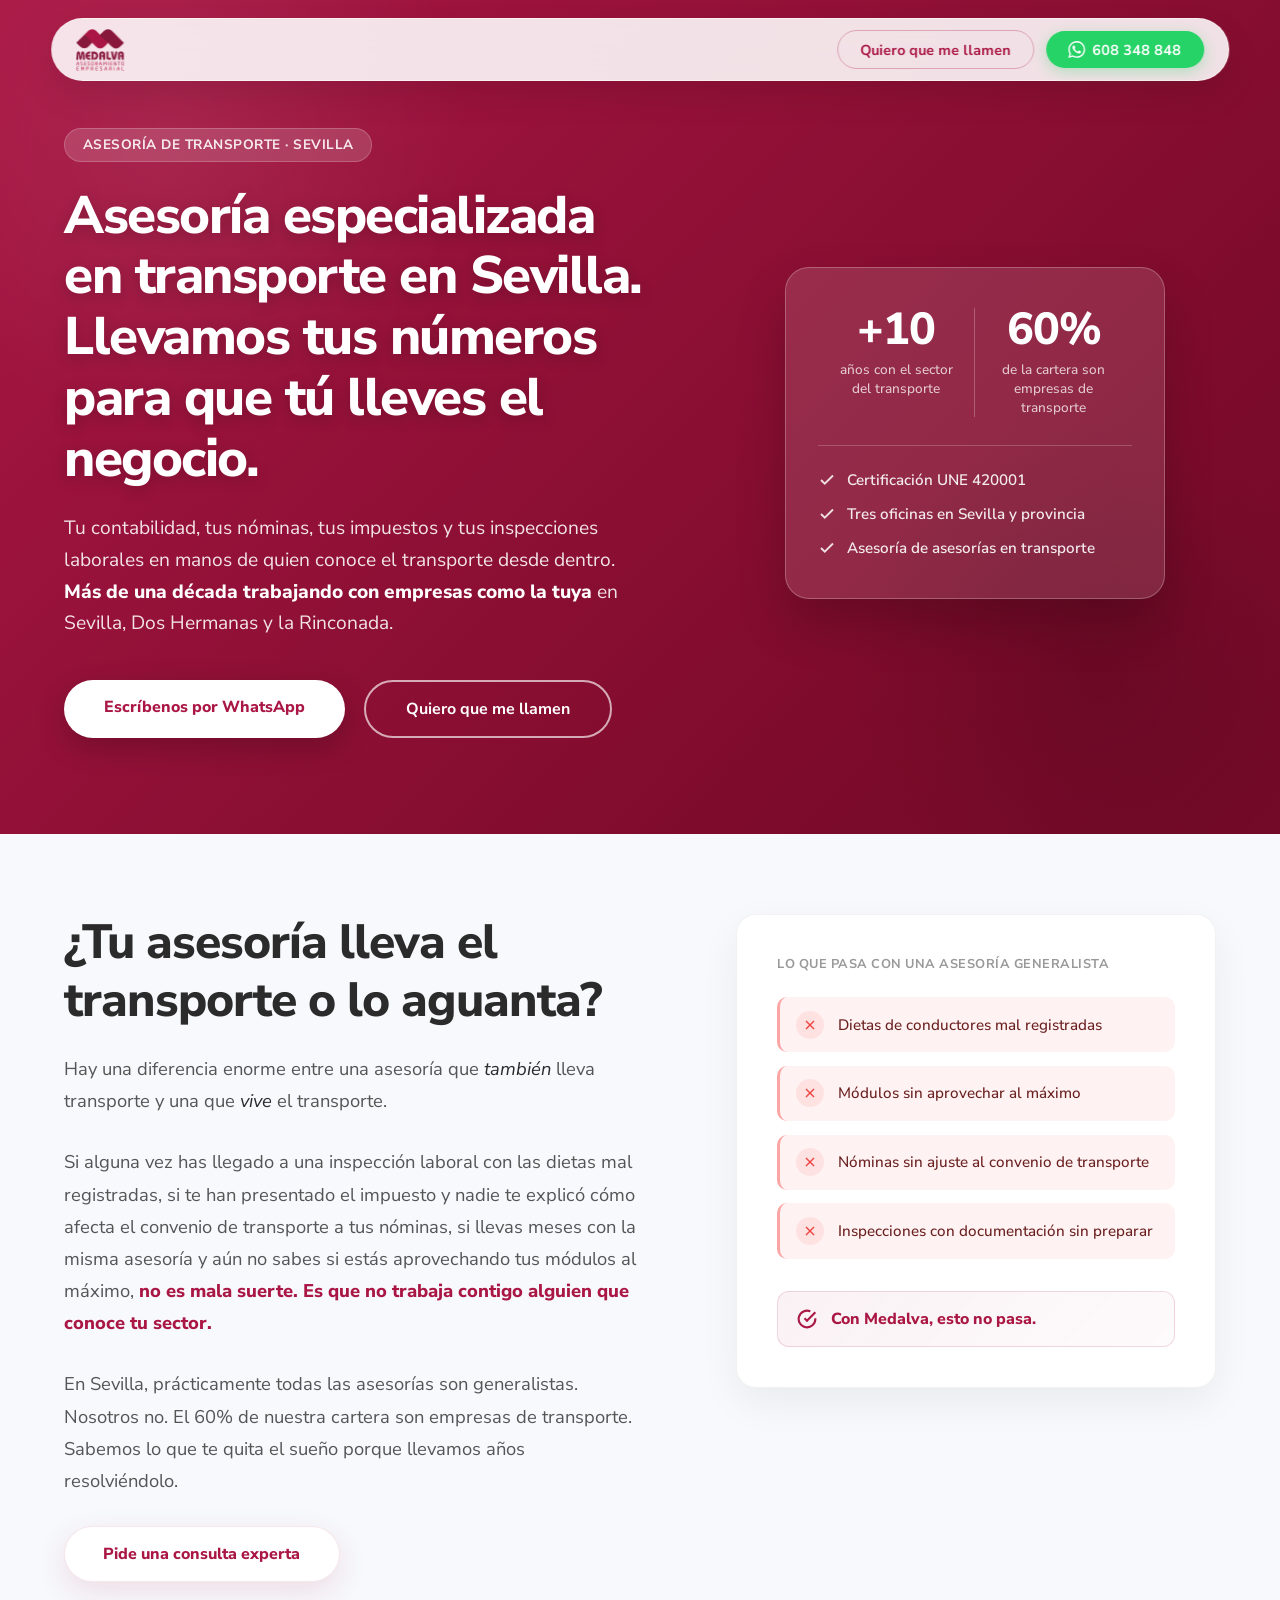
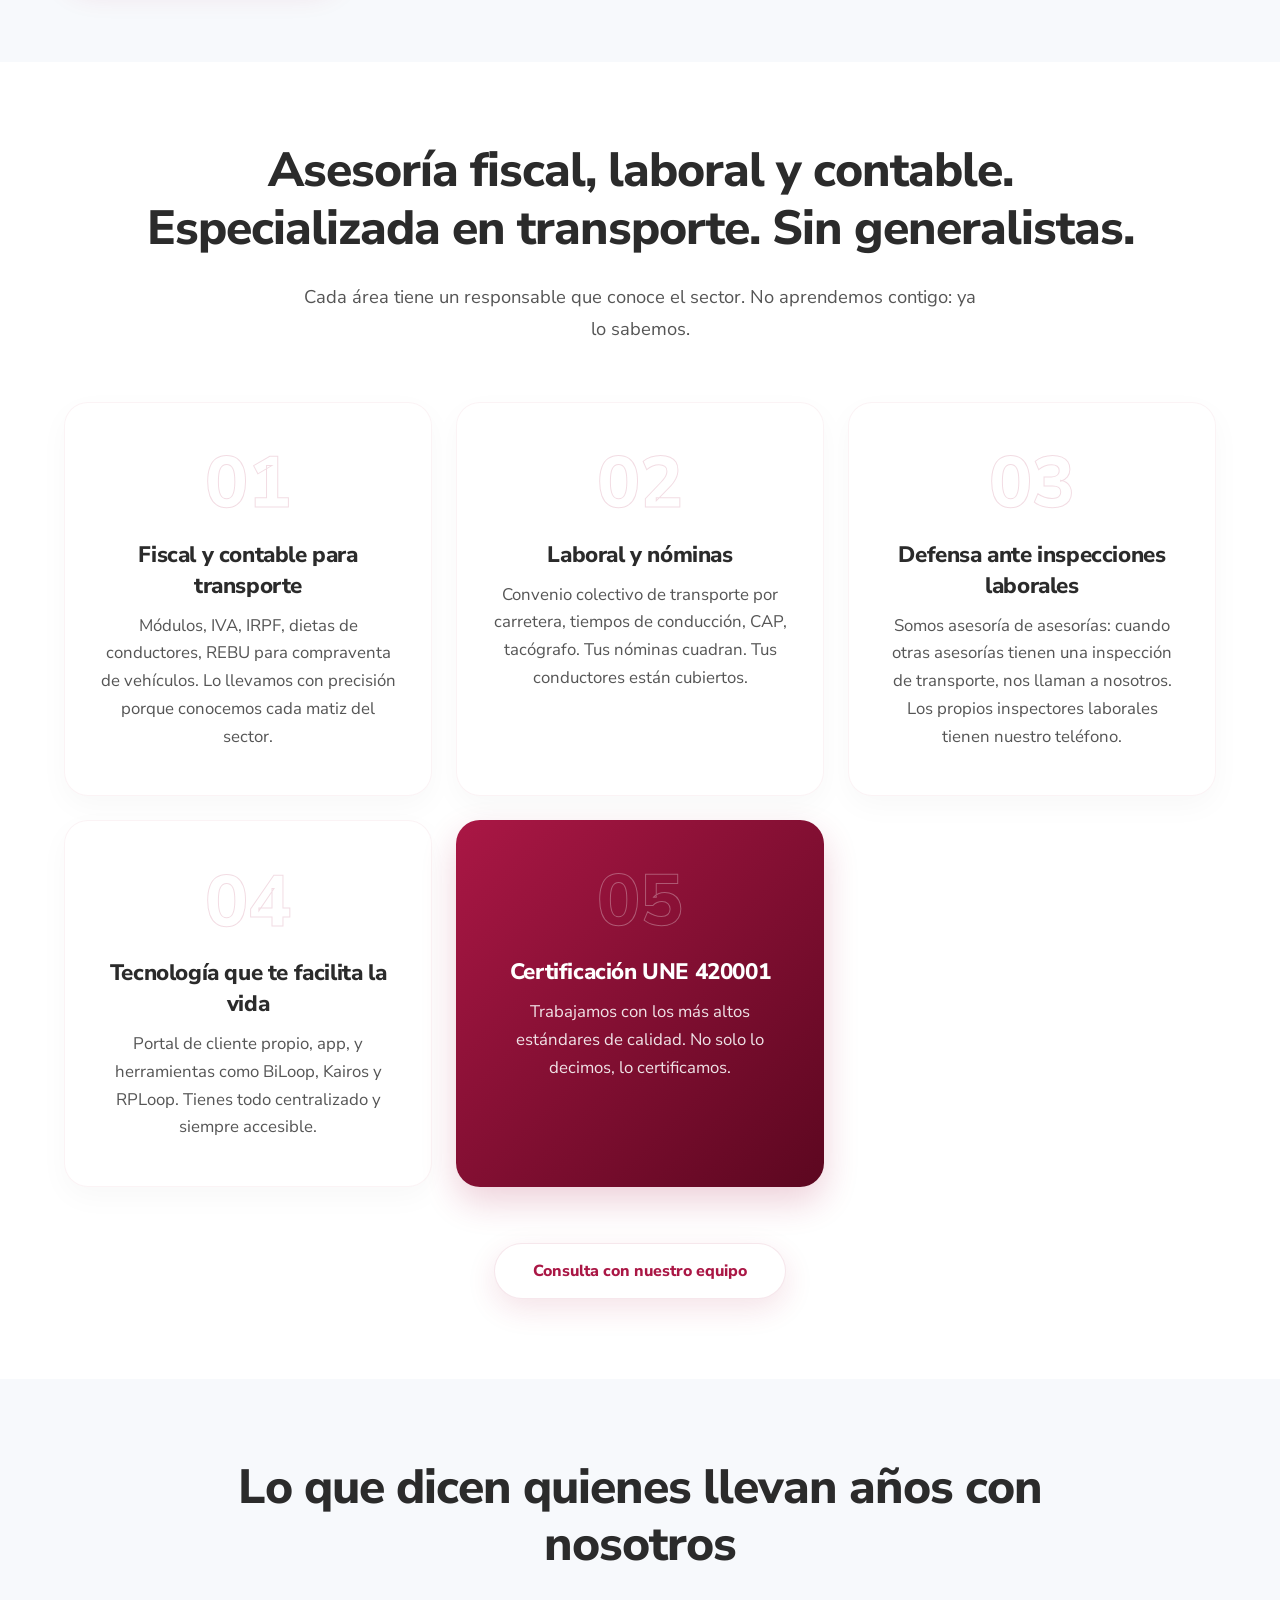
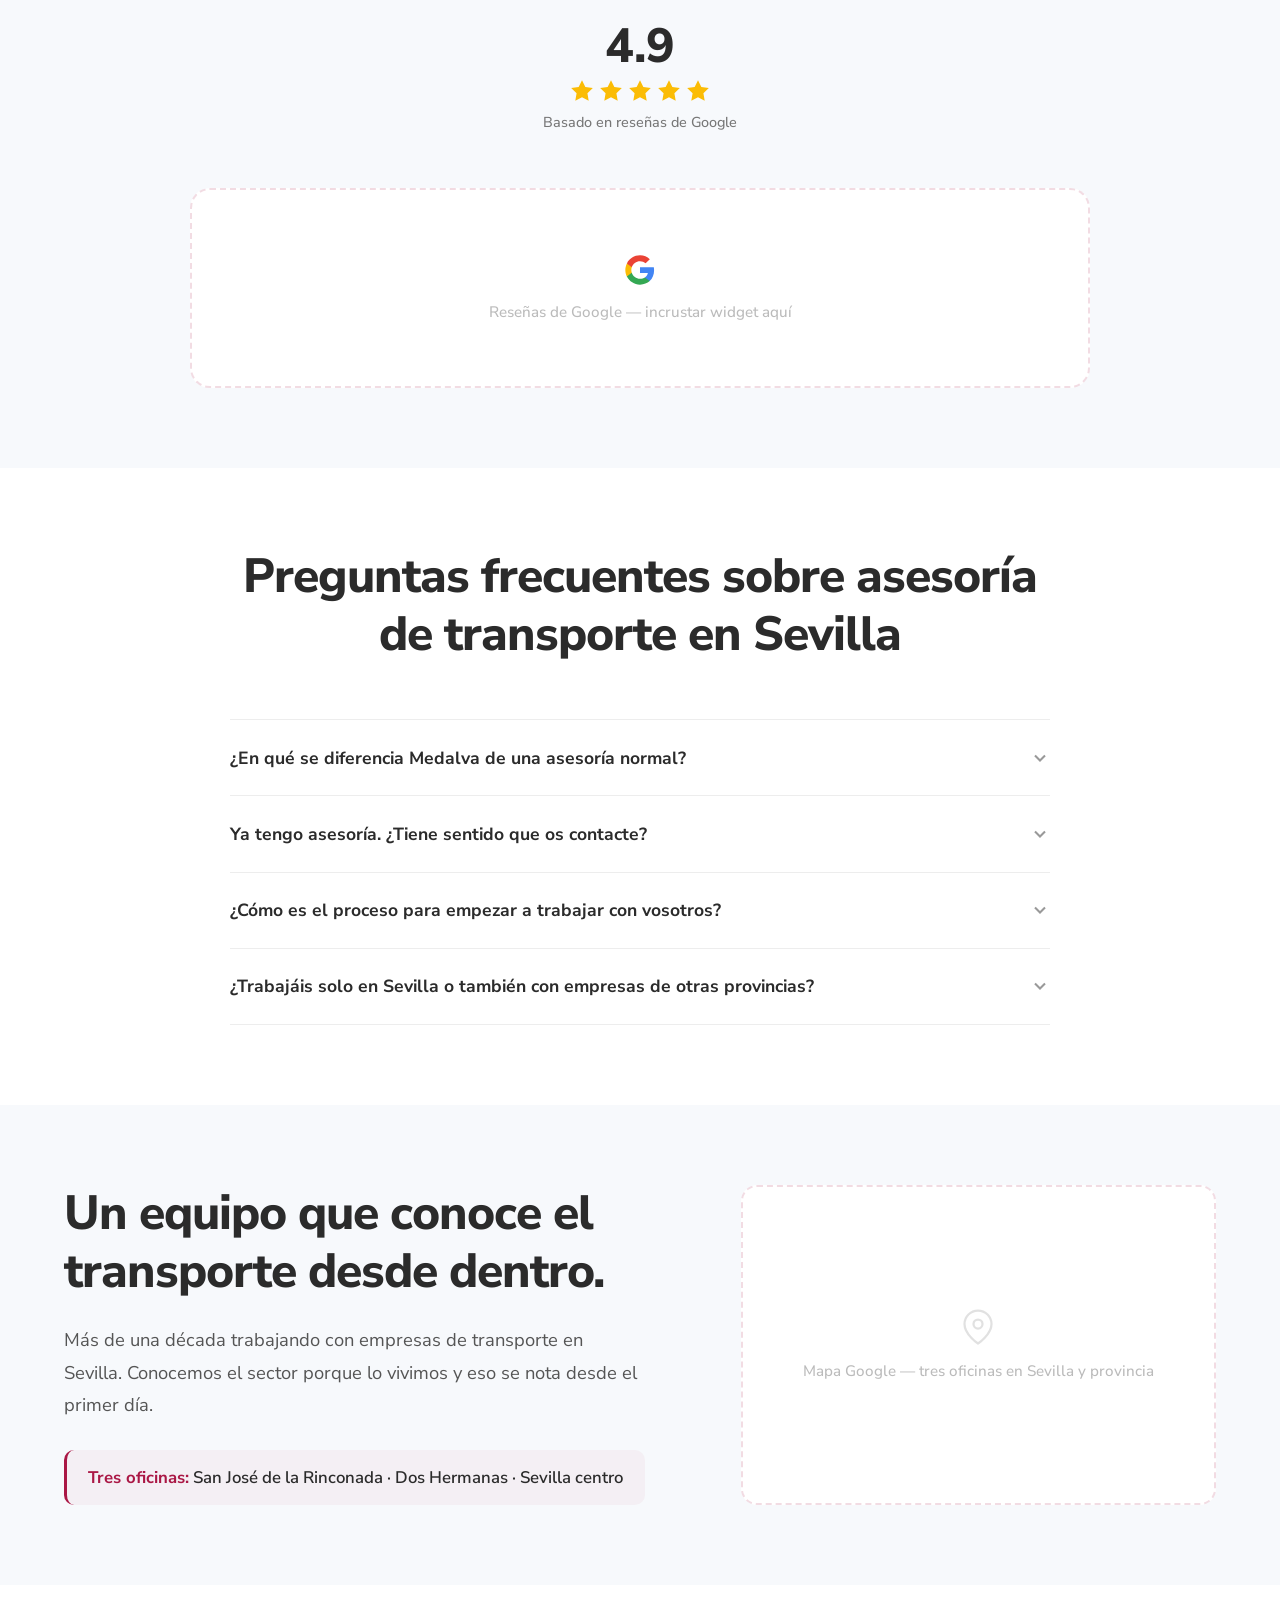
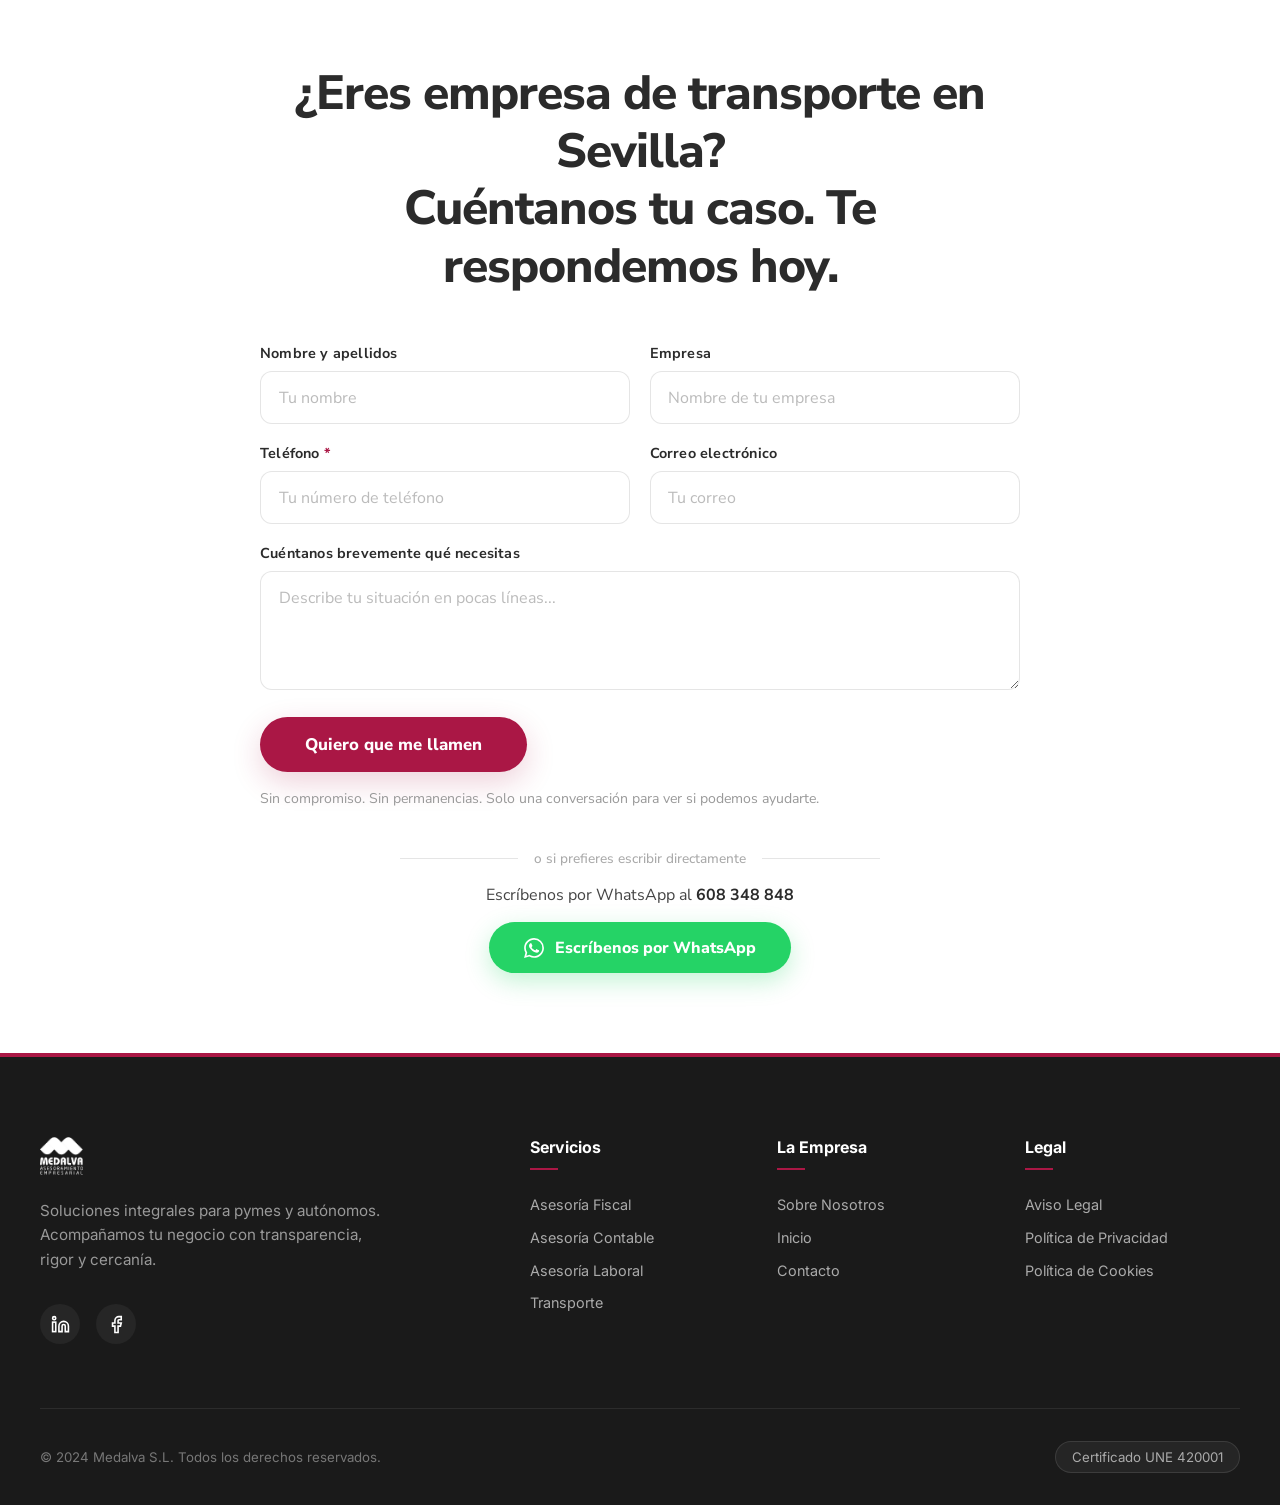
==== other-webs/leadmagnet-asesoria-empresas/index.html @ f9b2c30c "feat: add landing page for lead generation regarding transport consultancy in Seville" ====
<!DOCTYPE html>
<html lang="es">

<head>
    <meta charset="UTF-8">
    <meta name="viewport" content="width=device-width, initial-scale=1.0">
    <title>Asesoría especializada en transporte en Sevilla — Medalva</title>
    <meta name="description"
        content="Asesoría fiscal, laboral y contable especializada en empresas de transporte en Sevilla. Contabilidad, nóminas, inspecciones y módulos. Más de una década con el sector.">
    <link rel="canonical" href="https://medalva.com/asesoria-transporte-sevilla">
    <link rel="stylesheet" href="style.css">
</head>

<body>

    <header id="main-header">
        <a href="../../index.html" class="logo-link">
            <img src="../../assets/logo/logo-medalva.png" alt="Medalva Logo" class="logo">
        </a>
        <div class="header-cta">
            <a href="#contacto" class="btn-header-cta">Quiero que me llamen</a>
            <a href="https://wa.me/34608348848" class="btn-header-wa" target="_blank" rel="noopener noreferrer">
                <svg viewBox="0 0 24 24" fill="currentColor" width="17" height="17" aria-hidden="true">
                    <path
                        d="M17.472 14.382c-.297-.149-1.758-.867-2.03-.967-.273-.099-.471-.148-.67.15-.197.297-.767.966-.94 1.164-.173.199-.347.223-.644.075-.297-.15-1.255-.463-2.39-1.475-.883-.788-1.48-1.761-1.653-2.059-.173-.297-.018-.458.13-.606.134-.133.298-.347.446-.52.149-.174.198-.298.298-.497.099-.198.05-.371-.025-.52-.075-.149-.669-1.612-.916-2.207-.242-.579-.487-.5-.669-.51-.173-.008-.371-.01-.57-.01-.198 0-.52.074-.792.372-.272.297-1.04 1.016-1.04 2.479 0 1.462 1.065 2.875 1.213 3.074.149.198 2.096 3.2 5.077 4.487.709.306 1.262.489 1.694.625.712.227 1.36.195 1.871.118.571-.085 1.758-.719 2.006-1.413.248-.694.248-1.289.173-1.413-.074-.124-.272-.198-.57-.347m-5.421 7.403h-.004a9.87 9.87 0 01-5.031-1.378l-.361-.214-3.741.982.998-3.648-.235-.374a9.86 9.86 0 01-1.51-5.26c.001-5.45 4.436-9.884 9.888-9.884 2.64 0 5.122 1.03 6.988 2.898a9.825 9.825 0 012.893 6.994c-.003 5.45-4.437 9.884-9.885 9.884m8.413-18.297A11.815 11.815 0 0012.05 0C5.495 0 .16 5.335.157 11.892c0 2.096.547 4.142 1.588 5.945L.057 24l6.305-1.654a11.882 11.882 0 005.683 1.448h.005c6.554 0 11.89-5.335 11.893-11.893a11.821 11.821 0 00-3.48-8.413z" />
                </svg>
                608 348 848
            </a>
        </div>
    </header>

    <main>

        <!-- SECCIÓN 1 — HERO -->
        <section class="hero">
            <div class="hero-container">
                <div class="hero-text">
                    <span class="hero-label">Asesoría de transporte · Sevilla</span>
                    <h1>Asesoría especializada en transporte en Sevilla.<br>Llevamos tus números para que tú lleves el
                        negocio.</h1>
                    <p>Tu contabilidad, tus nóminas, tus impuestos y tus inspecciones laborales en manos de quien
                        conoce el transporte desde dentro. <strong>Más de una década trabajando con empresas como la
                            tuya</strong> en Sevilla, Dos Hermanas y la Rinconada.</p>
                    <div class="hero-cta-group">
                        <a href="https://wa.me/34608348848" class="btn-primary" target="_blank"
                            rel="noopener noreferrer">Escríbenos por WhatsApp</a>
                        <a href="#contacto" class="btn-secondary">Quiero que me llamen</a>
                    </div>
                </div>
                <div class="hero-trust">
                    <div class="trust-card">
                        <div class="trust-stats-row">
                            <div class="trust-stat">
                                <span class="trust-num">+10</span>
                                <span class="trust-desc">años con el sector del transporte</span>
                            </div>
                            <div class="trust-stat-divider"></div>
                            <div class="trust-stat">
                                <span class="trust-num">60%</span>
                                <span class="trust-desc">de la cartera son empresas de transporte</span>
                            </div>
                        </div>
                        <div class="trust-list-divider"></div>
                        <ul class="trust-checklist">
                            <li>
                                <svg viewBox="0 0 24 24" fill="none" stroke="currentColor" stroke-width="2.5"
                                    width="18" height="18" aria-hidden="true">
                                    <polyline points="20 6 9 17 4 12" />
                                </svg>
                                Certificación UNE 420001
                            </li>
                            <li>
                                <svg viewBox="0 0 24 24" fill="none" stroke="currentColor" stroke-width="2.5"
                                    width="18" height="18" aria-hidden="true">
                                    <polyline points="20 6 9 17 4 12" />
                                </svg>
                                Tres oficinas en Sevilla y provincia
                            </li>
                            <li>
                                <svg viewBox="0 0 24 24" fill="none" stroke="currentColor" stroke-width="2.5"
                                    width="18" height="18" aria-hidden="true">
                                    <polyline points="20 6 9 17 4 12" />
                                </svg>
                                Asesoría de asesorías en transporte
                            </li>
                        </ul>
                    </div>
                </div>
            </div>
        </section>

        <!-- SECCIÓN 2 — EL PROBLEMA -->
        <section class="landing-problem" id="problema">
            <div class="intro-container">
                <div class="intro-content">
                    <h2 class="section-title">¿Tu asesoría lleva el transporte o lo aguanta?</h2>
                    <p class="section-desc">
                        Hay una diferencia enorme entre una asesoría que <em>también</em> lleva transporte y una que
                        <em>vive</em> el transporte.
                    </p>
                    <p class="section-desc">
                        Si alguna vez has llegado a una inspección laboral con las dietas mal registradas, si te han
                        presentado el impuesto y nadie te explicó cómo afecta el convenio de transporte a tus nóminas,
                        si llevas meses con la misma asesoría y aún no sabes si estás aprovechando tus módulos al
                        máximo, <strong>no es mala suerte. Es que no trabaja contigo alguien que conoce tu
                            sector.</strong>
                    </p>
                    <p class="section-desc">
                        En Sevilla, prácticamente todas las asesorías son generalistas. Nosotros no. El 60% de nuestra
                        cartera son empresas de transporte. Sabemos lo que te quita el sueño porque llevamos años
                        resolviéndolo.
                    </p>
                    <a href="#contacto" class="btn-intro-cta">Pide una consulta experta</a>
                </div>
                <div class="intro-visual">
                    <div class="problem-card">
                        <div class="problem-card-label">Lo que pasa con una asesoría generalista</div>
                        <ul class="problem-list">
                            <li class="problem-item">
                                <div class="problem-item-icon">
                                    <svg viewBox="0 0 24 24" fill="none" stroke="currentColor" stroke-width="2"
                                        width="16" height="16" aria-hidden="true">
                                        <line x1="18" y1="6" x2="6" y2="18" />
                                        <line x1="6" y1="6" x2="18" y2="18" />
                                    </svg>
                                </div>
                                <span>Dietas de conductores mal registradas</span>
                            </li>
                            <li class="problem-item">
                                <div class="problem-item-icon">
                                    <svg viewBox="0 0 24 24" fill="none" stroke="currentColor" stroke-width="2"
                                        width="16" height="16" aria-hidden="true">
                                        <line x1="18" y1="6" x2="6" y2="18" />
                                        <line x1="6" y1="6" x2="18" y2="18" />
                                    </svg>
                                </div>
                                <span>Módulos sin aprovechar al máximo</span>
                            </li>
                            <li class="problem-item">
                                <div class="problem-item-icon">
                                    <svg viewBox="0 0 24 24" fill="none" stroke="currentColor" stroke-width="2"
                                        width="16" height="16" aria-hidden="true">
                                        <line x1="18" y1="6" x2="6" y2="18" />
                                        <line x1="6" y1="6" x2="18" y2="18" />
                                    </svg>
                                </div>
                                <span>Nóminas sin ajuste al convenio de transporte</span>
                            </li>
                            <li class="problem-item">
                                <div class="problem-item-icon">
                                    <svg viewBox="0 0 24 24" fill="none" stroke="currentColor" stroke-width="2"
                                        width="16" height="16" aria-hidden="true">
                                        <line x1="18" y1="6" x2="6" y2="18" />
                                        <line x1="6" y1="6" x2="18" y2="18" />
                                    </svg>
                                </div>
                                <span>Inspecciones con documentación sin preparar</span>
                            </li>
                        </ul>
                        <div class="problem-card-resolution">
                            <svg viewBox="0 0 24 24" fill="none" stroke="currentColor" stroke-width="2.5" width="20"
                                height="20" aria-hidden="true">
                                <path d="M22 11.08V12a10 10 0 1 1-5.93-9.14" />
                                <polyline points="22 4 12 14.01 9 11.01" />
                            </svg>
                            <span>Con Medalva, esto no pasa.</span>
                        </div>
                    </div>
                </div>
            </div>
        </section>

        <!-- SECCIÓN 3 — LA SOLUCIÓN / SERVICIOS -->
        <section class="home-services bg-light" id="servicios">
            <div class="services-container">
                <div class="services-header text-center">
                    <h2 class="section-title">Asesoría fiscal, laboral y contable.<br>Especializada en transporte. Sin
                        generalistas.</h2>
                    <p class="section-desc" style="max-width: 680px; margin: 0 auto 3.5rem;">
                        Cada área tiene un responsable que conoce el sector. No aprendemos contigo: ya lo sabemos.
                    </p>
                </div>
                <div class="services-grid-wrapper">
                    <div class="service-visible-card">
                        <div class="svc-number">01</div>
                        <div class="svc-content">
                            <h3>Fiscal y contable para transporte</h3>
                            <p>Módulos, IVA, IRPF, dietas de conductores, REBU para compraventa de vehículos. Lo
                                llevamos con precisión porque conocemos cada matiz del sector.</p>
                        </div>
                    </div>

                    <div class="service-visible-card">
                        <div class="svc-number">02</div>
                        <div class="svc-content">
                            <h3>Laboral y nóminas</h3>
                            <p>Convenio colectivo de transporte por carretera, tiempos de conducción, CAP, tacógrafo.
                                Tus nóminas cuadran. Tus conductores están cubiertos.</p>
                        </div>
                    </div>

                    <div class="service-visible-card">
                        <div class="svc-number">03</div>
                        <div class="svc-content">
                            <h3>Defensa ante inspecciones laborales</h3>
                            <p>Somos asesoría de asesorías: cuando otras asesorías tienen una inspección de transporte,
                                nos llaman a nosotros. Los propios inspectores laborales tienen nuestro teléfono.</p>
                        </div>
                    </div>

                    <div class="service-visible-card">
                        <div class="svc-number">04</div>
                        <div class="svc-content">
                            <h3>Tecnología que te facilita la vida</h3>
                            <p>Portal de cliente propio, app, y herramientas como BiLoop, Kairos y RPLoop. Tienes todo
                                centralizado y siempre accesible.</p>
                        </div>
                    </div>

                    <div class="service-visible-card highlighted">
                        <div class="svc-number">05</div>
                        <div class="svc-content">
                            <h3>Certificación UNE 420001</h3>
                            <p>Trabajamos con los más altos estándares de calidad. No solo lo decimos, lo
                                certificamos.</p>
                        </div>
                    </div>
                </div>
                <div class="services-bottom-cta text-center">
                    <a href="#contacto" class="btn-intro-cta">Consulta con nuestro equipo</a>
                </div>
            </div>
        </section>

        <!-- SECCIÓN 4 — PRUEBA SOCIAL -->
        <section class="home-testimonials" id="testimonios">
            <div class="testimonials-container">
                <div class="testimonials-header text-center">
                    <h2 class="section-title">Lo que dicen quienes llevan años con nosotros</h2>
                    <div class="google-rating">
                        <span class="rating-number">4.9</span>
                        <div class="stars">
                            <svg viewBox="0 0 24 24" fill="#FBBC05" width="26" height="26" aria-hidden="true">
                                <path
                                    d="M12 2l3.09 6.26L22 9.27l-5 4.87 1.18 6.88L12 17.77l-6.18 3.25L7 14.14 2 9.27l6.91-1.01L12 2z" />
                            </svg>
                            <svg viewBox="0 0 24 24" fill="#FBBC05" width="26" height="26" aria-hidden="true">
                                <path
                                    d="M12 2l3.09 6.26L22 9.27l-5 4.87 1.18 6.88L12 17.77l-6.18 3.25L7 14.14 2 9.27l6.91-1.01L12 2z" />
                            </svg>
                            <svg viewBox="0 0 24 24" fill="#FBBC05" width="26" height="26" aria-hidden="true">
                                <path
                                    d="M12 2l3.09 6.26L22 9.27l-5 4.87 1.18 6.88L12 17.77l-6.18 3.25L7 14.14 2 9.27l6.91-1.01L12 2z" />
                            </svg>
                            <svg viewBox="0 0 24 24" fill="#FBBC05" width="26" height="26" aria-hidden="true">
                                <path
                                    d="M12 2l3.09 6.26L22 9.27l-5 4.87 1.18 6.88L12 17.77l-6.18 3.25L7 14.14 2 9.27l6.91-1.01L12 2z" />
                            </svg>
                            <svg viewBox="0 0 24 24" fill="#FBBC05" width="26" height="26" aria-hidden="true">
                                <path
                                    d="M12 2l3.09 6.26L22 9.27l-5 4.87 1.18 6.88L12 17.77l-6.18 3.25L7 14.14 2 9.27l6.91-1.01L12 2z" />
                            </svg>
                        </div>
                        <span class="rating-text">Basado en reseñas de Google</span>
                    </div>
                </div>
                <!-- Widget de reseñas de Google -->
                <div class="widget-placeholder">
                    <svg viewBox="0 0 24 24" width="32" height="32" aria-hidden="true">
                        <path fill="#4285F4"
                            d="M22.56 12.25c0-.78-.07-1.53-.2-2.25H12v4.26h5.92c-.26 1.37-1.04 2.53-2.21 3.31v2.77h3.57c2.08-1.92 3.28-4.74 3.28-8.09z" />
                        <path fill="#34A853"
                            d="M12 23c2.97 0 5.46-.98 7.28-2.66l-3.57-2.77c-.98.66-2.23 1.06-3.71 1.06-2.86 0-5.29-1.93-6.16-4.53H2.18v2.84C3.99 20.53 7.7 23 12 23z" />
                        <path fill="#FBBC05"
                            d="M5.84 14.09c-.22-.66-.35-1.36-.35-2.09s.13-1.43.35-2.09V7.07H2.18C1.43 8.55 1 10.22 1 12s.43 3.45 1.18 4.93l2.85-2.22.81-.62z" />
                        <path fill="#EA4335"
                            d="M12 5.38c1.62 0 3.06.56 4.21 1.64l3.15-3.15C17.45 2.09 14.97 1 12 1 7.7 1 3.99 3.47 2.18 7.07l3.66 2.84c.87-2.6 3.3-4.53 6.16-4.53z" />
                    </svg>
                    <p class="widget-placeholder-text">Reseñas de Google — incrustar widget aquí</p>
                </div>
            </div>
        </section>

        <!-- FAQ -->
        <section class="faq-section bg-light" id="faq">
            <div class="faq-container">
                <div class="faq-header text-center">
                    <h2 class="section-title">Preguntas frecuentes sobre asesoría de transporte en Sevilla</h2>
                </div>
                <div class="faq-list">

                    <details class="faq-item">
                        <summary class="faq-question">
                            <span>¿En qué se diferencia Medalva de una asesoría normal?</span>
                            <svg class="faq-chevron" viewBox="0 0 24 24" fill="none" stroke="currentColor"
                                stroke-width="2.5" width="20" height="20" aria-hidden="true">
                                <path d="M6 9l6 6 6-6" />
                            </svg>
                        </summary>
                        <div class="faq-answer">
                            <p>En que el transporte no es un servicio más en nuestra cartera, es nuestra
                                especialización principal. Conocemos el convenio colectivo del sector, las dietas de los
                                conductores, el tacógrafo, las inspecciones laborales y el REBU para compraventa de
                                vehículos. Otras asesorías nos llaman a nosotros cuando tienen una inspección de
                                transporte que no saben resolver. Eso dice bastante.</p>
                        </div>
                    </details>

                    <details class="faq-item">
                        <summary class="faq-question">
                            <span>Ya tengo asesoría. ¿Tiene sentido que os contacte?</span>
                            <svg class="faq-chevron" viewBox="0 0 24 24" fill="none" stroke="currentColor"
                                stroke-width="2.5" width="20" height="20" aria-hidden="true">
                                <path d="M6 9l6 6 6-6" />
                            </svg>
                        </summary>
                        <div class="faq-answer">
                            <p>Sí, y es la situación más habitual. La mayoría de empresas de transporte que llegan a
                                Medalva vienen de asesorías generalistas que llevan bien lo básico pero no dominan las
                                particularidades del sector. Una revisión sin compromiso puede revelar si hay margen de
                                mejora en impuestos, en nóminas o en cómo afrontar una posible inspección.</p>
                        </div>
                    </details>

                    <details class="faq-item">
                        <summary class="faq-question">
                            <span>¿Cómo es el proceso para empezar a trabajar con vosotros?</span>
                            <svg class="faq-chevron" viewBox="0 0 24 24" fill="none" stroke="currentColor"
                                stroke-width="2.5" width="20" height="20" aria-hidden="true">
                                <path d="M6 9l6 6 6-6" />
                            </svg>
                        </summary>
                        <div class="faq-answer">
                            <p>Sencillo y sin papeleo inicial. Nos contactas, hacemos una primera conversación para
                                entender tu empresa y lo que necesitas, y te explicamos cómo podríamos ayudarte. Si hay
                                encaje, preparamos una propuesta concreta con lo que incluiría el servicio y el coste.
                                Sin rodeos.</p>
                        </div>
                    </details>

                    <details class="faq-item">
                        <summary class="faq-question">
                            <span>¿Trabajáis solo en Sevilla o también con empresas de otras provincias?</span>
                            <svg class="faq-chevron" viewBox="0 0 24 24" fill="none" stroke="currentColor"
                                stroke-width="2.5" width="20" height="20" aria-hidden="true">
                                <path d="M6 9l6 6 6-6" />
                            </svg>
                        </summary>
                        <div class="faq-answer">
                            <p>Tenemos tres oficinas en Sevilla y provincia: San José de la Rinconada, Dos Hermanas y
                                Sevilla centro. Atendemos a empresas de transporte en toda Andalucía. Para lo del día a
                                día trabajamos en remoto sin problema; para lo presencial, estamos cerca.</p>
                        </div>
                    </details>

                </div>
            </div>
        </section>

        <!-- SECCIÓN 5 — QUIÉNES SOMOS -->
        <section class="landing-about" id="nosotros">
            <div class="about-container">
                <div class="about-content">
                    <h2 class="section-title">Un equipo que conoce el transporte desde dentro.</h2>
                    <p class="section-desc">
                        Más de una década trabajando con empresas de transporte en Sevilla. Conocemos el sector porque
                        lo vivimos y eso se nota desde el primer día.
                    </p>
                    <p class="about-offices">
                        <strong>Tres oficinas:</strong> San José de la Rinconada · Dos Hermanas · Sevilla centro
                    </p>
                </div>
                <div class="about-map">
                    <!-- Mapa Google con las tres oficinas -->
                    <div class="widget-placeholder widget-placeholder--map">
                        <svg viewBox="0 0 24 24" fill="none" stroke="currentColor" stroke-width="1.5" width="36"
                            height="36" aria-hidden="true" style="opacity: 0.35;">
                            <path d="M21 10c0 7-9 13-9 13s-9-6-9-13a9 9 0 0 1 18 0z" />
                            <circle cx="12" cy="10" r="3" />
                        </svg>
                        <p class="widget-placeholder-text">Mapa Google — tres oficinas en Sevilla y provincia</p>
                    </div>
                </div>
            </div>
        </section>

        <!-- SECCIÓN 6 — FORMULARIO / CTA FINAL -->
        <section class="landing-contact bg-light" id="contacto">
            <div class="contact-container">
                <div class="contact-header text-center">
                    <h2 class="section-title">¿Eres empresa de transporte en Sevilla?<br>Cuéntanos tu caso. Te
                        respondemos hoy.</h2>
                </div>
                <div class="contact-body">
                    <form class="contact-form" action="#" method="post" novalidate>
                        <div class="form-row">
                            <div class="form-group">
                                <label for="nombre">Nombre y apellidos</label>
                                <input type="text" id="nombre" name="nombre" placeholder="Tu nombre" required>
                            </div>
                            <div class="form-group">
                                <label for="empresa">Empresa</label>
                                <input type="text" id="empresa" name="empresa" placeholder="Nombre de tu empresa">
                            </div>
                        </div>
                        <div class="form-row">
                            <div class="form-group">
                                <label for="telefono">Teléfono <span class="form-required">*</span></label>
                                <input type="tel" id="telefono" name="telefono" placeholder="Tu número de teléfono"
                                    required>
                            </div>
                            <div class="form-group">
                                <label for="email">Correo electrónico</label>
                                <input type="email" id="email" name="email" placeholder="Tu correo">
                            </div>
                        </div>
                        <div class="form-group form-group--full">
                            <label for="mensaje">Cuéntanos brevemente qué necesitas</label>
                            <textarea id="mensaje" name="mensaje" rows="4"
                                placeholder="Describe tu situación en pocas líneas..."></textarea>
                        </div>
                        <div class="form-submit-row">
                            <button type="submit" class="btn-submit">Quiero que me llamen</button>
                            <p class="form-microcopy">Sin compromiso. Sin permanencias. Solo una conversación para ver
                                si podemos ayudarte.</p>
                        </div>
                    </form>

                    <div class="contact-whatsapp-alt">
                        <div class="wa-divider">
                            <span>o si prefieres escribir directamente</span>
                        </div>
                        <p>Escríbenos por WhatsApp al <strong>608 348 848</strong></p>
                        <a href="https://wa.me/34608348848" class="btn-whatsapp-cta" target="_blank"
                            rel="noopener noreferrer">
                            <svg viewBox="0 0 24 24" fill="currentColor" width="20" height="20" aria-hidden="true">
                                <path
                                    d="M17.472 14.382c-.297-.149-1.758-.867-2.03-.967-.273-.099-.471-.148-.67.15-.197.297-.767.966-.94 1.164-.173.199-.347.223-.644.075-.297-.15-1.255-.463-2.39-1.475-.883-.788-1.48-1.761-1.653-2.059-.173-.297-.018-.458.13-.606.134-.133.298-.347.446-.52.149-.174.198-.298.298-.497.099-.198.05-.371-.025-.52-.075-.149-.669-1.612-.916-2.207-.242-.579-.487-.5-.669-.51-.173-.008-.371-.01-.57-.01-.198 0-.52.074-.792.372-.272.297-1.04 1.016-1.04 2.479 0 1.462 1.065 2.875 1.213 3.074.149.198 2.096 3.2 5.077 4.487.709.306 1.262.489 1.694.625.712.227 1.36.195 1.871.118.571-.085 1.758-.719 2.006-1.413.248-.694.248-1.289.173-1.413-.074-.124-.272-.198-.57-.347m-5.421 7.403h-.004a9.87 9.87 0 01-5.031-1.378l-.361-.214-3.741.982.998-3.648-.235-.374a9.86 9.86 0 01-1.51-5.26c.001-5.45 4.436-9.884 9.888-9.884 2.64 0 5.122 1.03 6.988 2.898a9.825 9.825 0 012.893 6.994c-.003 5.45-4.437 9.884-9.885 9.884m8.413-18.297A11.815 11.815 0 0012.05 0C5.495 0 .16 5.335.157 11.892c0 2.096.547 4.142 1.588 5.945L.057 24l6.305-1.654a11.882 11.882 0 005.683 1.448h.005c6.554 0 11.89-5.335 11.893-11.893a11.821 11.821 0 00-3.48-8.413z" />
                            </svg>
                            Escríbenos por WhatsApp
                        </a>
                    </div>
                </div>
            </div>
        </section>

    </main>

    <footer class="site-footer">
        <div class="footer-container">
            <div class="footer-top">
                <div class="footer-brand">
                    <img src="../../assets/logo/logo-medalva.png" alt="Medalva Logo" class="footer-logo"
                        style="filter: brightness(0) invert(1);">
                    <p class="footer-desc">Soluciones integrales para pymes y autónomos. Acompañamos tu negocio con
                        transparencia, rigor y cercanía.</p>
                    <div class="footer-social">
                        <a href="#" aria-label="LinkedIn">
                            <svg viewBox="0 0 24 24" fill="none" stroke="currentColor" stroke-width="2">
                                <path
                                    d="M16 8a6 6 0 0 1 6 6v7h-4v-7a2 2 0 0 0-2-2 2 2 0 0 0-2 2v7h-4v-7a6 6 0 0 1 6-6z">
                                </path>
                                <rect x="2" y="9" width="4" height="12"></rect>
                                <circle cx="4" cy="4" r="2"></circle>
                            </svg>
                        </a>
                        <a href="#" aria-label="Facebook">
                            <svg viewBox="0 0 24 24" fill="none" stroke="currentColor" stroke-width="2">
                                <path d="M18 2h-3a5 5 0 0 0-5 5v3H7v4h3v8h4v-8h3l1-4h-4V7a1 1 0 0 1 1-1h3z"></path>
                            </svg>
                        </a>
                    </div>
                </div>
                <div class="footer-links">
                    <div class="footer-col">
                        <h4>Servicios</h4>
                        <ul>
                            <li><a href="#">Asesoría Fiscal</a></li>
                            <li><a href="#">Asesoría Contable</a></li>
                            <li><a href="#">Asesoría Laboral</a></li>
                            <li><a href="#">Transporte</a></li>
                        </ul>
                    </div>
                    <div class="footer-col">
                        <h4>La Empresa</h4>
                        <ul>
                            <li><a href="../../src/about_us/index.html">Sobre Nosotros</a></li>
                            <li><a href="../../src/home/index.html">Inicio</a></li>
                            <li><a href="#contacto">Contacto</a></li>
                        </ul>
                    </div>
                    <div class="footer-col">
                        <h4>Legal</h4>
                        <ul>
                            <li><a href="#">Aviso Legal</a></li>
                            <li><a href="#">Política de Privacidad</a></li>
                            <li><a href="#">Política de Cookies</a></li>
                        </ul>
                    </div>
                </div>
            </div>
            <div class="footer-bottom">
                <p>&copy; 2024 Medalva S.L. Todos los derechos reservados.</p>
                <div class="footer-cert">
                    <span>Certificado UNE 420001</span>
                </div>
            </div>
        </div>
    </footer>

</body>

</html>
---- other-webs/leadmagnet-asesoria-empresas/style.css ----
@import url('https://fonts.googleapis.com/css2?family=Nunito+Sans:ital,wght@0,400;0,500;0,600;0,800;1,400&display=swap');
@import url('https://fonts.googleapis.com/css2?family=Inter:wght@400;700&display=swap');

/* ====================================
   VARIABLES Y RESET
   ==================================== */
:root {
    --primary-color: #AA1745;
    --primary-hover: #881237;
    --background-color: #f7f9fc;
    --text-color: #2b2b2b;
    --card-bg: rgba(255, 255, 255, 0.85);
    --header-bg: rgba(253, 245, 247, 0.95);
    --section-padding: 5rem 5%;
}

*, *::before, *::after {
    margin: 0;
    padding: 0;
    box-sizing: border-box;
}

html {
    scroll-behavior: smooth;
}

body {
    font-family: 'Nunito Sans', sans-serif;
    background-color: var(--background-color);
    color: var(--text-color);
    min-height: 100vh;
    display: flex;
    flex-direction: column;
    -webkit-font-smoothing: antialiased;
}

/* ====================================
   HEADER
   ==================================== */
#main-header {
    display: flex;
    justify-content: space-between;
    align-items: center;
    padding: 0.6rem 1.5rem;
    background-color: rgba(255, 255, 255, 0.88);
    box-shadow: 0 15px 35px rgba(0, 0, 0, 0.1);
    position: fixed;
    top: 18px;
    left: 50%;
    transform: translateX(-50%);
    width: 92%;
    max-width: 1200px;
    border-radius: 50px;
    z-index: 1000;
    backdrop-filter: blur(16px);
    -webkit-backdrop-filter: blur(16px);
    border: 1px solid rgba(255, 255, 255, 0.5);
    transition: all 0.3s ease;
}

.logo-link {
    display: inline-flex;
    align-items: center;
    text-decoration: none;
}

.logo {
    height: 42px;
    width: auto;
    object-fit: contain;
    transition: transform 0.2s ease;
}

.logo:hover {
    transform: scale(1.03);
}

.header-cta {
    display: flex;
    align-items: center;
    gap: 0.75rem;
}

.btn-header-cta {
    display: inline-block;
    padding: 0.55rem 1.4rem;
    background-color: transparent;
    color: var(--primary-color);
    text-decoration: none;
    font-weight: 700;
    font-size: 0.9rem;
    border-radius: 50px;
    border: 1.5px solid rgba(170, 23, 69, 0.3);
    transition: all 0.25s ease;
    white-space: nowrap;
}

.btn-header-cta:hover {
    background-color: var(--primary-color);
    color: white;
    border-color: var(--primary-color);
}

.btn-header-wa {
    display: inline-flex;
    align-items: center;
    gap: 7px;
    padding: 0.55rem 1.4rem;
    background-color: #25D366;
    color: white;
    text-decoration: none;
    font-weight: 700;
    font-size: 0.9rem;
    border-radius: 50px;
    transition: all 0.25s ease;
    white-space: nowrap;
    box-shadow: 0 4px 14px rgba(37, 211, 102, 0.3);
}

.btn-header-wa:hover {
    background-color: #1da851;
    transform: translateY(-2px);
    box-shadow: 0 6px 20px rgba(37, 211, 102, 0.4);
}

/* ====================================
   UTILITIES
   ==================================== */
.bg-light {
    background-color: #ffffff;
}

.text-center {
    text-align: center;
}

.section-title {
    font-size: 3rem;
    font-weight: 800;
    color: var(--text-color);
    line-height: 1.2;
    margin-bottom: 1.5rem;
    letter-spacing: -1px;
}

.section-desc {
    font-size: 1.15rem;
    color: #555;
    line-height: 1.75;
    margin-bottom: 1.8rem;
}

.section-desc strong {
    color: var(--primary-color);
    font-weight: 800;
}

.section-desc em {
    font-style: italic;
    color: var(--text-color);
}

.btn-primary {
    display: inline-block;
    padding: 1rem 2.5rem;
    background-color: white;
    color: var(--primary-color);
    text-decoration: none;
    font-weight: 800;
    font-size: 1rem;
    border-radius: 50px;
    box-shadow: 0 10px 30px rgba(0, 0, 0, 0.2);
    transition: all 0.3s cubic-bezier(0.165, 0.84, 0.44, 1);
    white-space: nowrap;
}

.btn-primary:hover {
    transform: translateY(-4px);
    box-shadow: 0 15px 40px rgba(0, 0, 0, 0.3);
}

.btn-secondary {
    display: inline-block;
    padding: 1rem 2.5rem;
    background-color: transparent;
    color: white;
    text-decoration: none;
    font-weight: 700;
    font-size: 1rem;
    border-radius: 50px;
    border: 2px solid rgba(255, 255, 255, 0.65);
    transition: all 0.3s cubic-bezier(0.165, 0.84, 0.44, 1);
    white-space: nowrap;
}

.btn-secondary:hover {
    background-color: white;
    color: var(--primary-color);
    border-color: white;
}

.btn-intro-cta {
    display: inline-flex;
    align-items: center;
    padding: 1rem 2.4rem;
    background-color: white;
    color: var(--primary-color);
    text-decoration: none;
    font-weight: 800;
    font-size: 1rem;
    border-radius: 50px;
    box-shadow: 0 10px 30px rgba(170, 23, 69, 0.12);
    border: 1px solid rgba(170, 23, 69, 0.1);
    transition: all 0.3s cubic-bezier(0.165, 0.84, 0.44, 1);
}

.btn-intro-cta:hover {
    background-color: var(--primary-color);
    color: white;
    transform: translateY(-4px);
    box-shadow: 0 15px 40px rgba(170, 23, 69, 0.25);
    border-color: var(--primary-color);
}

/* ====================================
   HERO
   ==================================== */
.hero {
    padding: 8rem 5% 6rem;
    background: linear-gradient(135deg, var(--primary-color) 0%, #7d0b2b 25%, #5c0720 50%, #881237 75%, var(--primary-color) 100%);
    background-size: 300% 300%;
    animation: gradientMove 18s ease infinite;
    position: relative;
    overflow: hidden;
    min-height: 65vh;
    display: flex;
    align-items: center;
    justify-content: center;
}

.hero::before {
    content: '';
    position: absolute;
    top: -20%;
    left: -10%;
    width: 600px;
    height: 600px;
    background: radial-gradient(circle, rgba(255, 255, 255, 0.07), transparent 70%);
    border-radius: 50%;
    animation: floatOrb 25s infinite ease-in-out alternate;
    pointer-events: none;
}

.hero::after {
    content: '';
    position: absolute;
    bottom: -10%;
    right: -5%;
    width: 500px;
    height: 500px;
    background: radial-gradient(circle, rgba(0, 0, 0, 0.12), transparent 70%);
    border-radius: 50%;
    animation: floatOrbReverse 30s infinite ease-in-out alternate;
    pointer-events: none;
}

.hero-container {
    display: flex;
    align-items: center;
    max-width: 1200px;
    width: 100%;
    gap: 5rem;
    position: relative;
    z-index: 2;
}

.hero-text {
    flex: 1.1;
    animation: fadeRight 0.8s cubic-bezier(0.165, 0.84, 0.44, 1) both;
}

.hero-label {
    display: inline-block;
    background: rgba(255, 255, 255, 0.15);
    color: rgba(255, 255, 255, 0.9);
    font-size: 0.85rem;
    font-weight: 700;
    letter-spacing: 0.5px;
    padding: 0.4rem 1.1rem;
    border-radius: 50px;
    border: 1px solid rgba(255, 255, 255, 0.2);
    margin-bottom: 1.5rem;
    text-transform: uppercase;
}

.hero-text h1 {
    font-size: 3.3rem;
    font-weight: 800;
    color: white;
    line-height: 1.15;
    margin-bottom: 1.5rem;
    letter-spacing: -1.5px;
    text-shadow: 0 4px 15px rgba(0, 0, 0, 0.2);
}

.hero-text p {
    font-size: 1.2rem;
    color: rgba(255, 255, 255, 0.88);
    line-height: 1.65;
    margin-bottom: 1rem;
}

.hero-text p strong {
    color: white;
    font-weight: 800;
}

.hero-cta-group {
    display: flex;
    gap: 1.2rem;
    margin-top: 2.5rem;
    flex-wrap: wrap;
}

.hero-trust {
    flex: 0.9;
    display: flex;
    justify-content: center;
    animation: fadeLeft 0.8s cubic-bezier(0.165, 0.84, 0.44, 1) both;
}

/* Trust card */
.trust-card {
    background: rgba(255, 255, 255, 0.12);
    backdrop-filter: blur(14px);
    -webkit-backdrop-filter: blur(14px);
    border: 1px solid rgba(255, 255, 255, 0.25);
    border-radius: 24px;
    padding: 2.5rem 2rem;
    width: 100%;
    max-width: 380px;
    box-shadow: 0 25px 50px rgba(0, 0, 0, 0.2);
}

.trust-stats-row {
    display: flex;
    align-items: stretch;
    gap: 0;
    margin-bottom: 1.8rem;
}

.trust-stat {
    flex: 1;
    display: flex;
    flex-direction: column;
    align-items: center;
    text-align: center;
    gap: 0.4rem;
    padding: 0 1rem;
}

.trust-stat-divider {
    width: 1px;
    background: rgba(255, 255, 255, 0.25);
    flex-shrink: 0;
}

.trust-num {
    font-size: 2.8rem;
    font-weight: 800;
    color: white;
    line-height: 1;
    letter-spacing: -1px;
}

.trust-desc {
    font-size: 0.85rem;
    color: rgba(255, 255, 255, 0.75);
    line-height: 1.4;
    font-weight: 500;
}

.trust-list-divider {
    height: 1px;
    background: rgba(255, 255, 255, 0.2);
    margin-bottom: 1.5rem;
}

.trust-checklist {
    list-style: none;
    display: flex;
    flex-direction: column;
    gap: 0.85rem;
}

.trust-checklist li {
    display: flex;
    align-items: center;
    gap: 0.7rem;
    color: rgba(255, 255, 255, 0.9);
    font-size: 0.95rem;
    font-weight: 600;
}

.trust-checklist svg {
    flex-shrink: 0;
    color: rgba(255, 255, 255, 0.85);
}

/* ====================================
   SECCIÓN 2 — PROBLEMA
   ==================================== */
.landing-problem {
    padding: var(--section-padding);
    background-color: var(--background-color);
}

.intro-container {
    max-width: 1200px;
    margin: 0 auto;
    display: flex;
    align-items: flex-start;
    gap: 6rem;
}

.intro-content {
    flex: 1.2;
}

.intro-visual {
    flex: 1;
    position: relative;
}

/* Problem card */
.problem-card {
    background: white;
    border-radius: 20px;
    padding: 2.5rem;
    box-shadow: 0 15px 40px rgba(0, 0, 0, 0.06);
    border: 1px solid rgba(0, 0, 0, 0.05);
    position: sticky;
    top: 120px;
}

.problem-card-label {
    font-size: 0.8rem;
    font-weight: 700;
    letter-spacing: 0.5px;
    text-transform: uppercase;
    color: #999;
    margin-bottom: 1.5rem;
}

.problem-list {
    list-style: none;
    display: flex;
    flex-direction: column;
    gap: 0.85rem;
    margin-bottom: 2rem;
}

.problem-item {
    display: flex;
    align-items: center;
    gap: 0.85rem;
    padding: 0.85rem 1rem;
    background-color: #fef2f2;
    border-radius: 10px;
    border-left: 3px solid #fca5a5;
    font-size: 0.95rem;
    color: #6b2020;
    font-weight: 500;
}

.problem-item-icon {
    flex-shrink: 0;
    width: 28px;
    height: 28px;
    background: #fee2e2;
    border-radius: 50%;
    display: flex;
    align-items: center;
    justify-content: center;
    color: #ef4444;
}

.problem-card-resolution {
    display: flex;
    align-items: center;
    gap: 0.85rem;
    padding: 1rem 1.2rem;
    background: linear-gradient(135deg, rgba(170, 23, 69, 0.06), rgba(170, 23, 69, 0.02));
    border-radius: 12px;
    border: 1.5px solid rgba(170, 23, 69, 0.15);
    color: var(--primary-color);
    font-weight: 800;
    font-size: 1rem;
}

.problem-card-resolution svg {
    flex-shrink: 0;
    color: var(--primary-color);
}

/* ====================================
   SECCIÓN 3 — SERVICIOS
   ==================================== */
.home-services {
    padding: var(--section-padding);
    background-color: var(--background-color);
}

.home-services.bg-light {
    background-color: #ffffff;
}

.services-container {
    max-width: 1200px;
    margin: 0 auto;
}

.services-header {
    margin-bottom: 3.5rem;
}

.services-grid-wrapper {
    display: grid;
    grid-template-columns: repeat(auto-fit, minmax(300px, 1fr));
    gap: 1.5rem;
}

.service-visible-card {
    background: white;
    border-radius: 24px;
    padding: 2.8rem 2rem;
    display: flex;
    flex-direction: column;
    text-align: center;
    align-items: center;
    gap: 1.2rem;
    box-shadow: 0 10px 30px rgba(0, 0, 0, 0.03);
    border: 1px solid rgba(170, 23, 69, 0.05);
    transition: all 0.4s cubic-bezier(0.165, 0.84, 0.44, 1);
    position: relative;
    overflow: hidden;
    z-index: 1;
}

.service-visible-card::before {
    content: '';
    position: absolute;
    left: 0;
    top: 0;
    width: 100%;
    height: 5px;
    background: var(--primary-color);
    transform: scaleX(0);
    transition: transform 0.4s ease;
    transform-origin: center;
}

.service-visible-card:hover {
    transform: translateY(-10px);
    box-shadow: 0 20px 40px rgba(170, 23, 69, 0.1);
    border-color: rgba(170, 23, 69, 0.15);
}

.service-visible-card:hover::before {
    transform: scaleX(1);
}

.svc-number {
    font-size: 4.5rem;
    font-weight: 800;
    color: transparent;
    -webkit-text-stroke: 1px rgba(170, 23, 69, 0.15);
    line-height: 1;
    transition: all 0.4s ease;
}

.service-visible-card:hover .svc-number {
    -webkit-text-stroke: 1px var(--primary-color);
}

.svc-content {
    flex: 1;
}

.svc-content h3 {
    font-size: 1.4rem;
    font-weight: 800;
    color: var(--text-color);
    margin-bottom: 0.7rem;
    letter-spacing: -0.4px;
}

.svc-content p {
    color: #555;
    font-size: 1.05rem;
    line-height: 1.65;
}

.service-visible-card.highlighted {
    background: linear-gradient(135deg, var(--primary-color) 0%, #5c0720 100%);
    border: none;
    box-shadow: 0 15px 35px rgba(170, 23, 69, 0.2);
}

.service-visible-card.highlighted::before {
    display: none;
}

.service-visible-card.highlighted .svc-number {
    -webkit-text-stroke: 1px rgba(255, 255, 255, 0.3);
}

.service-visible-card.highlighted:hover .svc-number {
    -webkit-text-stroke: 1px rgba(255, 255, 255, 0.7);
}

.service-visible-card.highlighted .svc-content h3,
.service-visible-card.highlighted .svc-content p {
    color: white;
}

.service-visible-card.highlighted .svc-content p {
    opacity: 0.88;
}

.services-bottom-cta {
    margin-top: 3.5rem;
}

/* ====================================
   SECCIÓN 4 — TESTIMONIOS
   ==================================== */
.home-testimonials {
    padding: var(--section-padding);
    background-color: var(--background-color);
}

.testimonials-container {
    max-width: 900px;
    margin: 0 auto;
}

.testimonials-header {
    margin-bottom: 3.5rem;
}

.google-rating {
    display: inline-flex;
    flex-direction: column;
    align-items: center;
    gap: 0.5rem;
    margin-top: 1.5rem;
}

.rating-number {
    font-size: 3rem;
    font-weight: 800;
    line-height: 1;
    color: var(--text-color);
}

.stars {
    display: flex;
    gap: 3px;
}

.rating-text {
    font-size: 0.9rem;
    color: #777;
    font-weight: 500;
}

/* Widget placeholder */
.widget-placeholder {
    display: flex;
    flex-direction: column;
    align-items: center;
    gap: 1rem;
    padding: 4rem 2rem;
    background: white;
    border-radius: 20px;
    border: 2px dashed rgba(170, 23, 69, 0.15);
    color: #aaa;
}

.widget-placeholder-text {
    font-size: 0.95rem;
    color: #bbb;
    font-weight: 500;
}

.widget-placeholder--map {
    min-height: 320px;
    border-radius: 16px;
    justify-content: center;
}

/* ====================================
   FAQ
   ==================================== */
.faq-section {
    padding: var(--section-padding);
}

.faq-section.bg-light {
    background-color: #ffffff;
}

.faq-container {
    max-width: 820px;
    margin: 0 auto;
}

.faq-header {
    margin-bottom: 3.5rem;
}

.faq-list {
    display: flex;
    flex-direction: column;
    gap: 0;
    border-top: 1.5px solid rgba(0, 0, 0, 0.07);
}

.faq-item {
    border-bottom: 1.5px solid rgba(0, 0, 0, 0.07);
}

.faq-item summary {
    list-style: none;
}

.faq-item summary::-webkit-details-marker {
    display: none;
}

.faq-question {
    display: flex;
    justify-content: space-between;
    align-items: center;
    gap: 1.5rem;
    padding: 1.6rem 0;
    cursor: pointer;
    user-select: none;
    font-size: 1.1rem;
    font-weight: 700;
    color: var(--text-color);
    transition: color 0.2s ease;
}

.faq-question:hover {
    color: var(--primary-color);
}

.faq-item[open] .faq-question {
    color: var(--primary-color);
}

.faq-chevron {
    flex-shrink: 0;
    color: #999;
    transition: transform 0.3s ease, color 0.2s ease;
}

.faq-item[open] .faq-chevron {
    transform: rotate(180deg);
    color: var(--primary-color);
}

.faq-answer {
    padding: 0 0 1.8rem;
}

.faq-answer p {
    font-size: 1.05rem;
    color: #555;
    line-height: 1.75;
}

/* ====================================
   SECCIÓN 5 — QUIÉNES SOMOS
   ==================================== */
.landing-about {
    padding: var(--section-padding);
    background-color: var(--background-color);
}

.about-container {
    max-width: 1200px;
    margin: 0 auto;
    display: flex;
    align-items: center;
    gap: 6rem;
}

.about-content {
    flex: 1.1;
}

.about-map {
    flex: 0.9;
}

.about-offices {
    font-size: 1.05rem;
    color: var(--text-color);
    font-weight: 600;
    margin-top: 1.5rem;
    padding: 1rem 1.3rem;
    background: rgba(170, 23, 69, 0.04);
    border-radius: 10px;
    border-left: 3px solid var(--primary-color);
}

.about-offices strong {
    color: var(--primary-color);
}

/* ====================================
   SECCIÓN 6 — FORMULARIO
   ==================================== */
.landing-contact {
    padding: var(--section-padding);
}

.landing-contact.bg-light {
    background-color: #ffffff;
}

.contact-container {
    max-width: 760px;
    margin: 0 auto;
}

.contact-header {
    margin-bottom: 3rem;
}

.contact-body {
    display: flex;
    flex-direction: column;
    gap: 2.5rem;
}

.contact-form {
    display: flex;
    flex-direction: column;
    gap: 1.2rem;
}

.form-row {
    display: grid;
    grid-template-columns: 1fr 1fr;
    gap: 1.2rem;
}

.form-group {
    display: flex;
    flex-direction: column;
    gap: 0.5rem;
}

.form-group--full {
    grid-column: 1 / -1;
}

.form-group label {
    font-size: 0.9rem;
    font-weight: 700;
    color: var(--text-color);
    letter-spacing: 0.2px;
}

.form-required {
    color: var(--primary-color);
}

.form-group input,
.form-group textarea {
    font-family: 'Nunito Sans', sans-serif;
    font-size: 1rem;
    color: var(--text-color);
    background: white;
    border: 1.5px solid rgba(0, 0, 0, 0.1);
    border-radius: 12px;
    padding: 0.9rem 1.1rem;
    transition: border-color 0.25s ease, box-shadow 0.25s ease;
    outline: none;
    width: 100%;
}

.form-group input:focus,
.form-group textarea:focus {
    border-color: var(--primary-color);
    box-shadow: 0 0 0 4px rgba(170, 23, 69, 0.08);
}

.form-group input::placeholder,
.form-group textarea::placeholder {
    color: #bbb;
}

.form-group textarea {
    resize: vertical;
    min-height: 110px;
}

.form-submit-row {
    display: flex;
    flex-direction: column;
    align-items: flex-start;
    gap: 1rem;
    margin-top: 0.5rem;
}

.btn-submit {
    font-family: 'Nunito Sans', sans-serif;
    font-size: 1.05rem;
    font-weight: 800;
    color: white;
    background-color: var(--primary-color);
    border: none;
    border-radius: 50px;
    padding: 1rem 2.8rem;
    cursor: pointer;
    transition: all 0.3s cubic-bezier(0.165, 0.84, 0.44, 1);
    box-shadow: 0 10px 30px rgba(170, 23, 69, 0.2);
}

.btn-submit:hover {
    background-color: var(--primary-hover);
    transform: translateY(-3px);
    box-shadow: 0 14px 35px rgba(170, 23, 69, 0.3);
}

.form-microcopy {
    font-size: 0.88rem;
    color: #999;
    line-height: 1.5;
}

/* WhatsApp alternative */
.contact-whatsapp-alt {
    display: flex;
    flex-direction: column;
    align-items: center;
    gap: 1rem;
    text-align: center;
}

.wa-divider {
    display: flex;
    align-items: center;
    gap: 1rem;
    width: 100%;
    max-width: 480px;
}

.wa-divider::before,
.wa-divider::after {
    content: '';
    flex: 1;
    height: 1px;
    background: rgba(0, 0, 0, 0.1);
}

.wa-divider span {
    font-size: 0.85rem;
    color: #aaa;
    font-weight: 500;
    white-space: nowrap;
    flex-shrink: 0;
}

.contact-whatsapp-alt p {
    font-size: 1rem;
    color: #444;
}

.contact-whatsapp-alt p strong {
    color: var(--text-color);
}

.btn-whatsapp-cta {
    display: inline-flex;
    align-items: center;
    gap: 0.7rem;
    padding: 0.9rem 2.2rem;
    background-color: #25D366;
    color: white;
    text-decoration: none;
    font-weight: 800;
    font-size: 1rem;
    border-radius: 50px;
    transition: all 0.3s ease;
    box-shadow: 0 8px 24px rgba(37, 211, 102, 0.28);
}

.btn-whatsapp-cta:hover {
    background-color: #1da851;
    transform: translateY(-3px);
    box-shadow: 0 12px 30px rgba(37, 211, 102, 0.38);
}

/* ====================================
   FOOTER
   ==================================== */
.site-footer {
    background-color: #1a1a1a;
    color: #f5f5f5;
    padding: 5rem 2rem 2rem;
    font-family: 'Inter', system-ui, sans-serif;
    border-top: 4px solid var(--primary-color);
    margin-top: auto;
}

.footer-container {
    max-width: 1200px;
    margin: 0 auto;
}

.footer-top {
    display: grid;
    grid-template-columns: 1.5fr 2.5fr;
    gap: 4rem;
    margin-bottom: 4rem;
}

.footer-brand {
    display: flex;
    flex-direction: column;
}

.footer-logo {
    height: 38px;
    width: auto;
    margin-bottom: 1.5rem;
    object-fit: contain;
    object-position: left;
}

.footer-desc {
    color: #999;
    line-height: 1.6;
    margin-bottom: 2rem;
    font-size: 0.95rem;
    max-width: 340px;
}

.footer-social {
    display: flex;
    gap: 1rem;
}

.footer-social a {
    display: flex;
    align-items: center;
    justify-content: center;
    width: 40px;
    height: 40px;
    border-radius: 50%;
    background: rgba(255, 255, 255, 0.05);
    color: white;
    transition: all 0.3s ease;
}

.footer-social a:hover {
    background: var(--primary-color);
    transform: translateY(-3px);
}

.footer-social svg {
    width: 19px;
    height: 19px;
}

.footer-links {
    display: grid;
    grid-template-columns: repeat(3, 1fr);
    gap: 2rem;
}

.footer-col h4 {
    color: white;
    font-size: 1rem;
    font-weight: 700;
    margin-bottom: 1.5rem;
    position: relative;
    padding-bottom: 0.8rem;
}

.footer-col h4::after {
    content: '';
    position: absolute;
    bottom: 0;
    left: 0;
    width: 28px;
    height: 2px;
    background: var(--primary-color);
}

.footer-col ul {
    list-style: none;
    display: flex;
    flex-direction: column;
    gap: 0.8rem;
}

.footer-col a {
    color: #aaa;
    text-decoration: none;
    transition: color 0.3s ease, padding-left 0.3s ease;
    font-size: 0.9rem;
    display: inline-block;
}

.footer-col a:hover {
    color: var(--primary-color);
    padding-left: 4px;
}

.footer-bottom {
    display: flex;
    justify-content: space-between;
    align-items: center;
    padding-top: 2rem;
    border-top: 1px solid rgba(255, 255, 255, 0.08);
    font-size: 0.83rem;
    color: #777;
}

.footer-cert span {
    display: inline-block;
    padding: 0.45rem 1rem;
    background: rgba(255, 255, 255, 0.05);
    border: 1px solid rgba(255, 255, 255, 0.1);
    border-radius: 20px;
    color: #aaa;
    font-size: 0.83rem;
}

/* ====================================
   ANIMACIONES
   ==================================== */
@keyframes gradientMove {
    0%   { background-position: 0% 50%; }
    50%  { background-position: 100% 50%; }
    100% { background-position: 0% 50%; }
}

@keyframes floatOrb {
    0%   { transform: translate(0, 0) scale(1); }
    33%  { transform: translate(40px, -50px) scale(1.1); }
    66%  { transform: translate(-30px, 30px) scale(0.9); }
    100% { transform: translate(0, 0) scale(1); }
}

@keyframes floatOrbReverse {
    0%   { transform: translate(0, 0) scale(1); }
    33%  { transform: translate(-50px, 40px) scale(1.15); }
    66%  { transform: translate(30px, -30px) scale(0.85); }
    100% { transform: translate(0, 0) scale(1); }
}

@keyframes fadeRight {
    from { opacity: 0; transform: translateX(-35px); }
    to   { opacity: 1; transform: translateX(0); }
}

@keyframes fadeLeft {
    from { opacity: 0; transform: translateX(35px); }
    to   { opacity: 1; transform: translateX(0); }
}

/* ====================================
   RESPONSIVE
   ==================================== */
@media (max-width: 1024px) {
    .hero-container,
    .intro-container,
    .about-container {
        gap: 4rem;
    }

    .section-title {
        font-size: 2.5rem;
    }
}

@media (max-width: 900px) {
    .footer-top {
        grid-template-columns: 1fr;
        gap: 3rem;
    }
}

@media (max-width: 768px) {
    :root {
        --section-padding: 4rem 5%;
    }

    .hero {
        padding: 7rem 5% 4.5rem;
        min-height: auto;
    }

    .hero-container {
        flex-direction: column;
        text-align: center;
        gap: 3rem;
    }

    .hero-text h1 {
        font-size: 2.4rem;
    }

    .hero-cta-group {
        justify-content: center;
    }

    .hero-trust {
        width: 100%;
    }

    .trust-card {
        max-width: 100%;
    }

    .intro-container {
        flex-direction: column-reverse;
        gap: 3rem;
    }

    .intro-visual {
        width: 100%;
    }

    .problem-card {
        position: static;
    }

    .about-container {
        flex-direction: column;
        gap: 3rem;
    }

    .about-map {
        width: 100%;
    }

    .section-title {
        font-size: 2.2rem;
        letter-spacing: -0.5px;
    }

    .form-row {
        grid-template-columns: 1fr;
    }

    .btn-header-cta {
        display: none;
    }

    .footer-links {
        grid-template-columns: 1fr 1fr;
        gap: 2rem;
    }
}

@media (max-width: 480px) {
    #main-header {
        width: 95%;
        padding: 0.6rem 1.2rem;
    }

    .hero-text h1 {
        font-size: 2rem;
    }

    .section-title {
        font-size: 1.85rem;
    }

    .btn-primary,
    .btn-secondary,
    .btn-intro-cta {
        width: 100%;
        text-align: center;
        justify-content: center;
    }

    .form-submit-row {
        align-items: stretch;
    }

    .btn-submit {
        text-align: center;
    }

    .footer-links {
        grid-template-columns: 1fr;
    }

    .footer-bottom {
        flex-direction: column;
        text-align: center;
        gap: 1rem;
    }
}
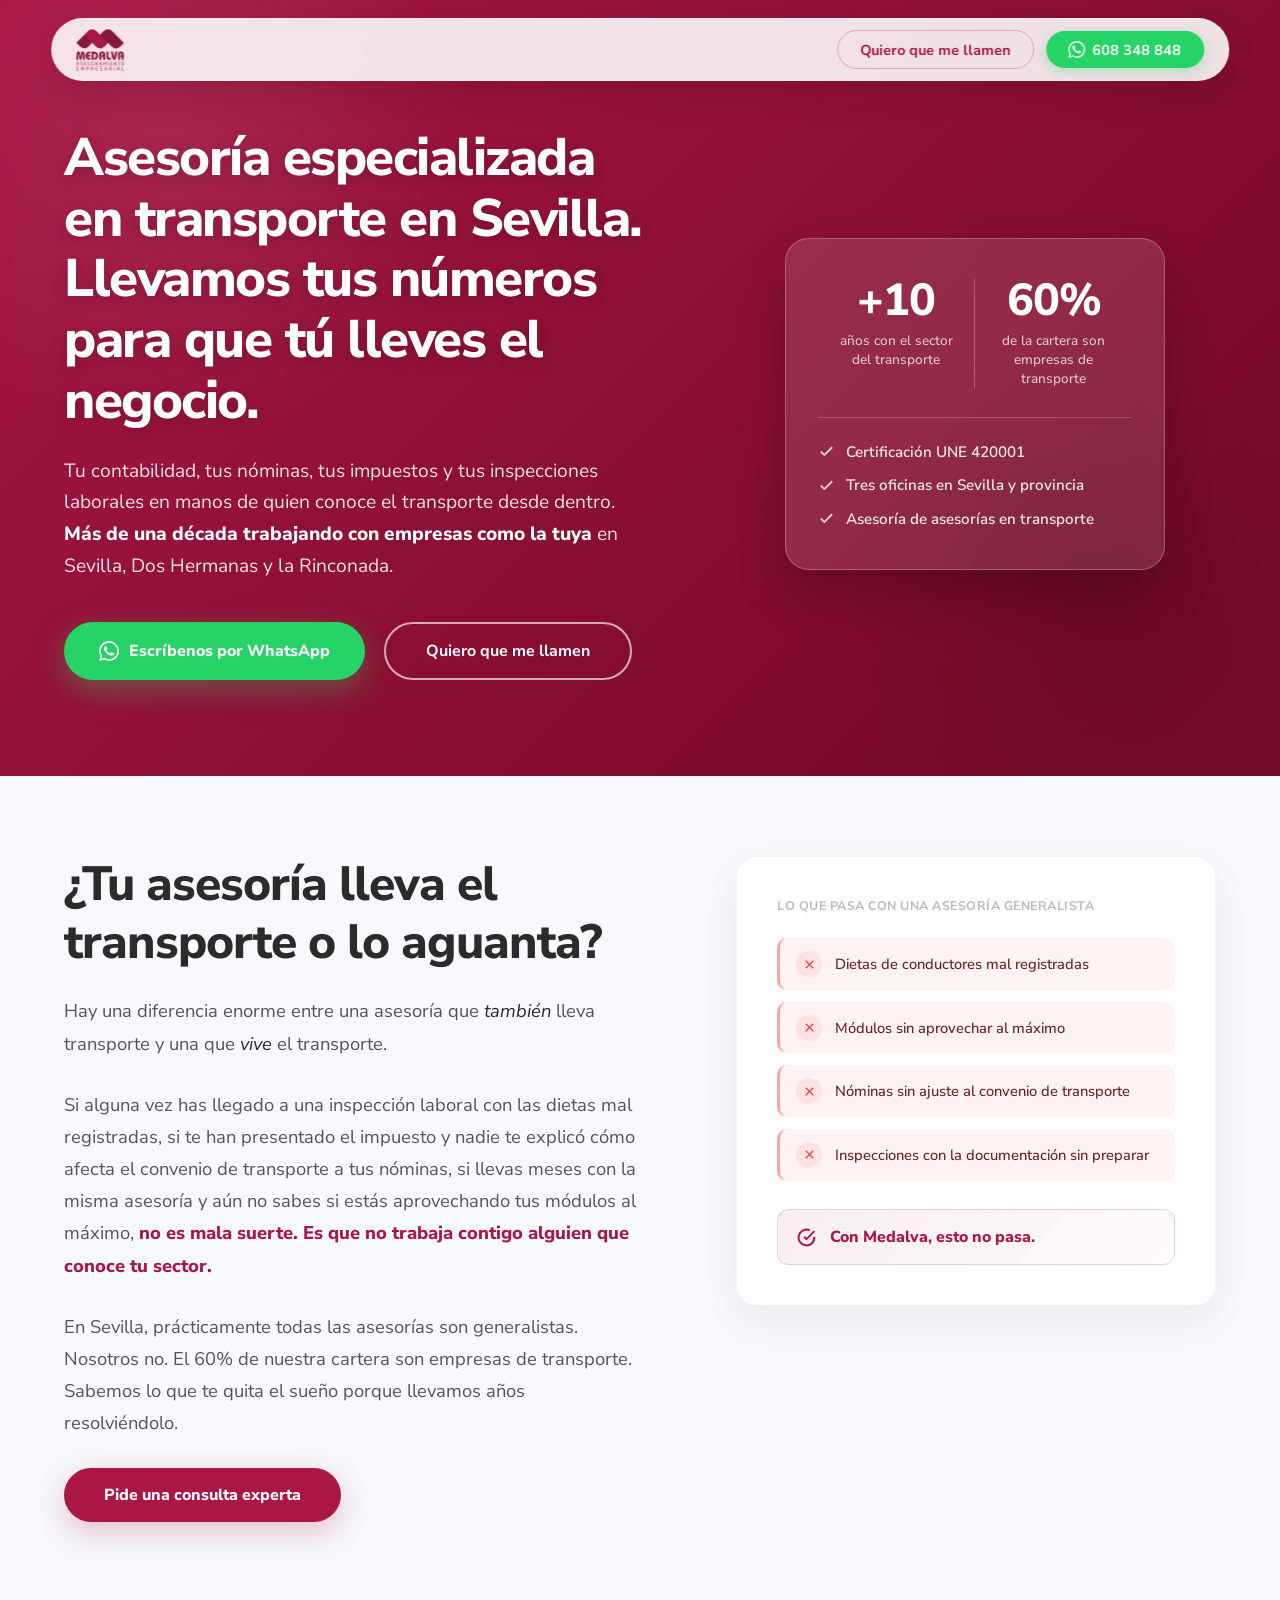
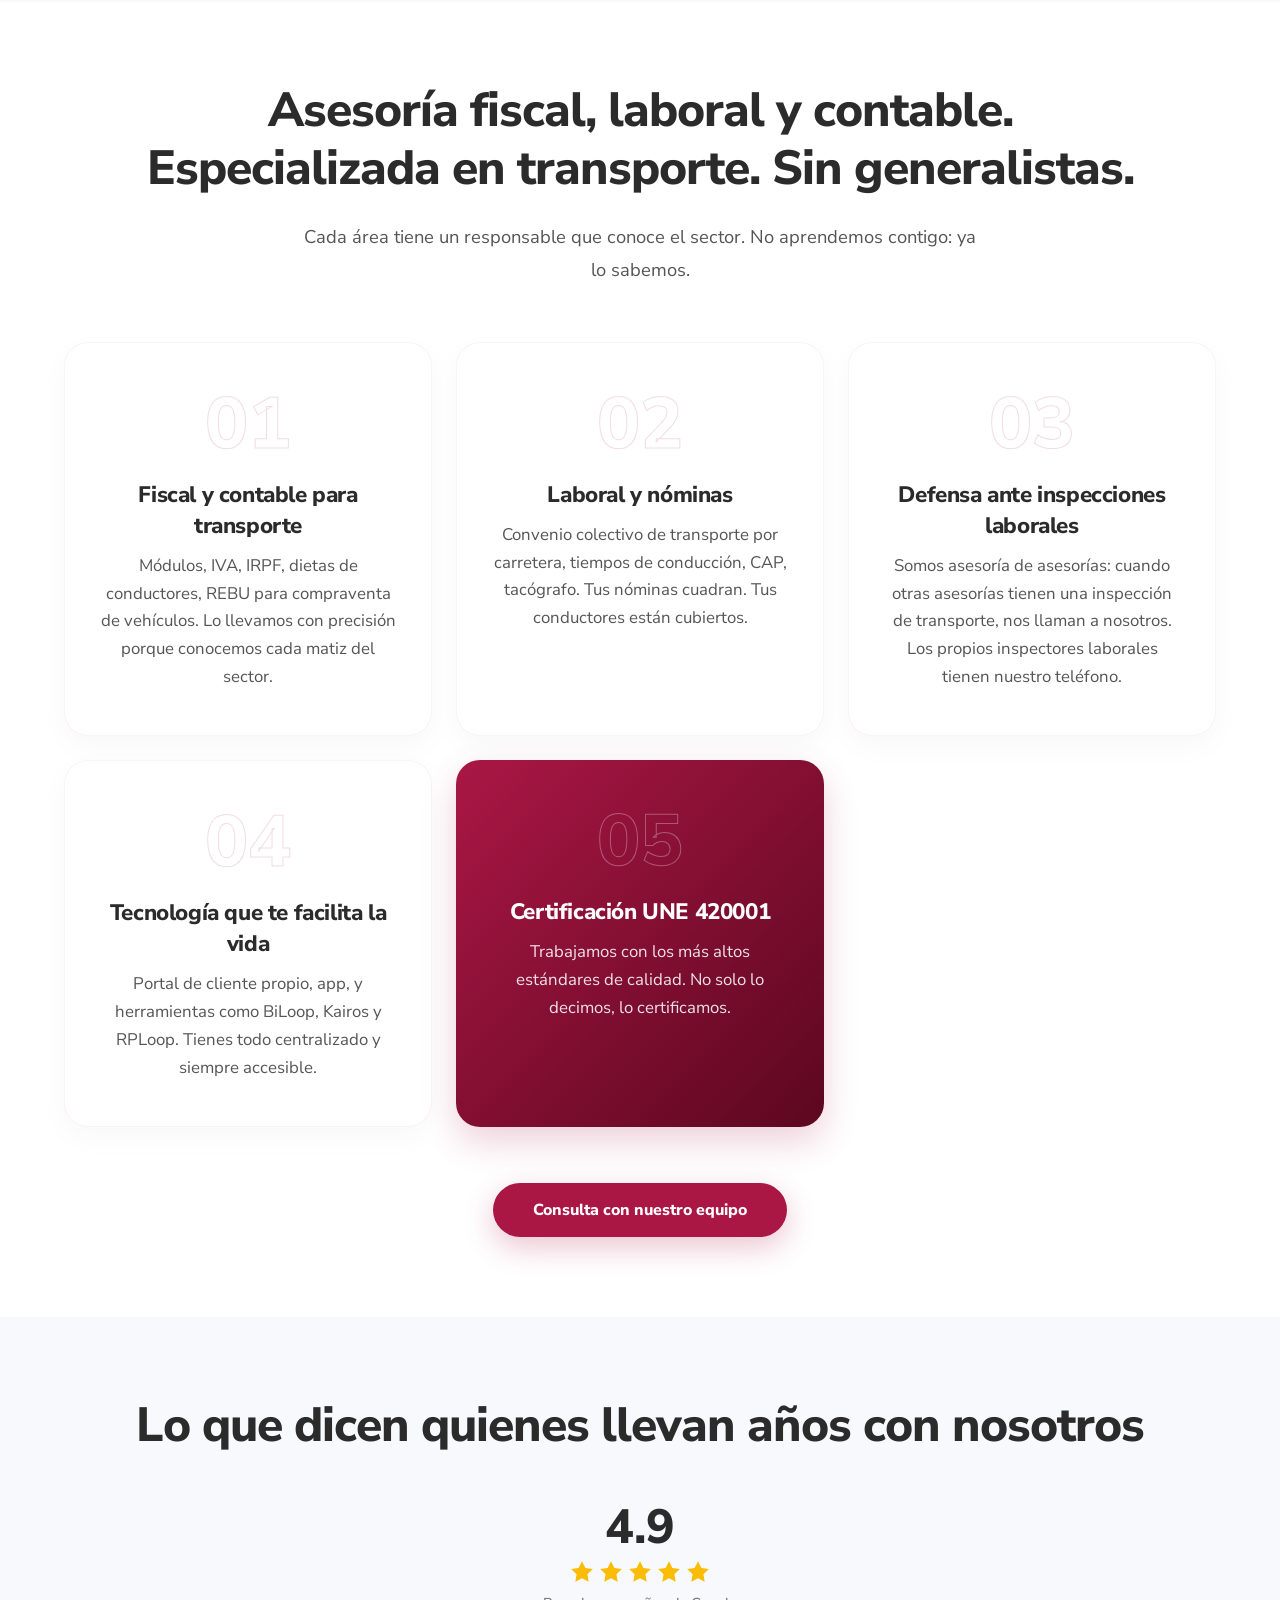
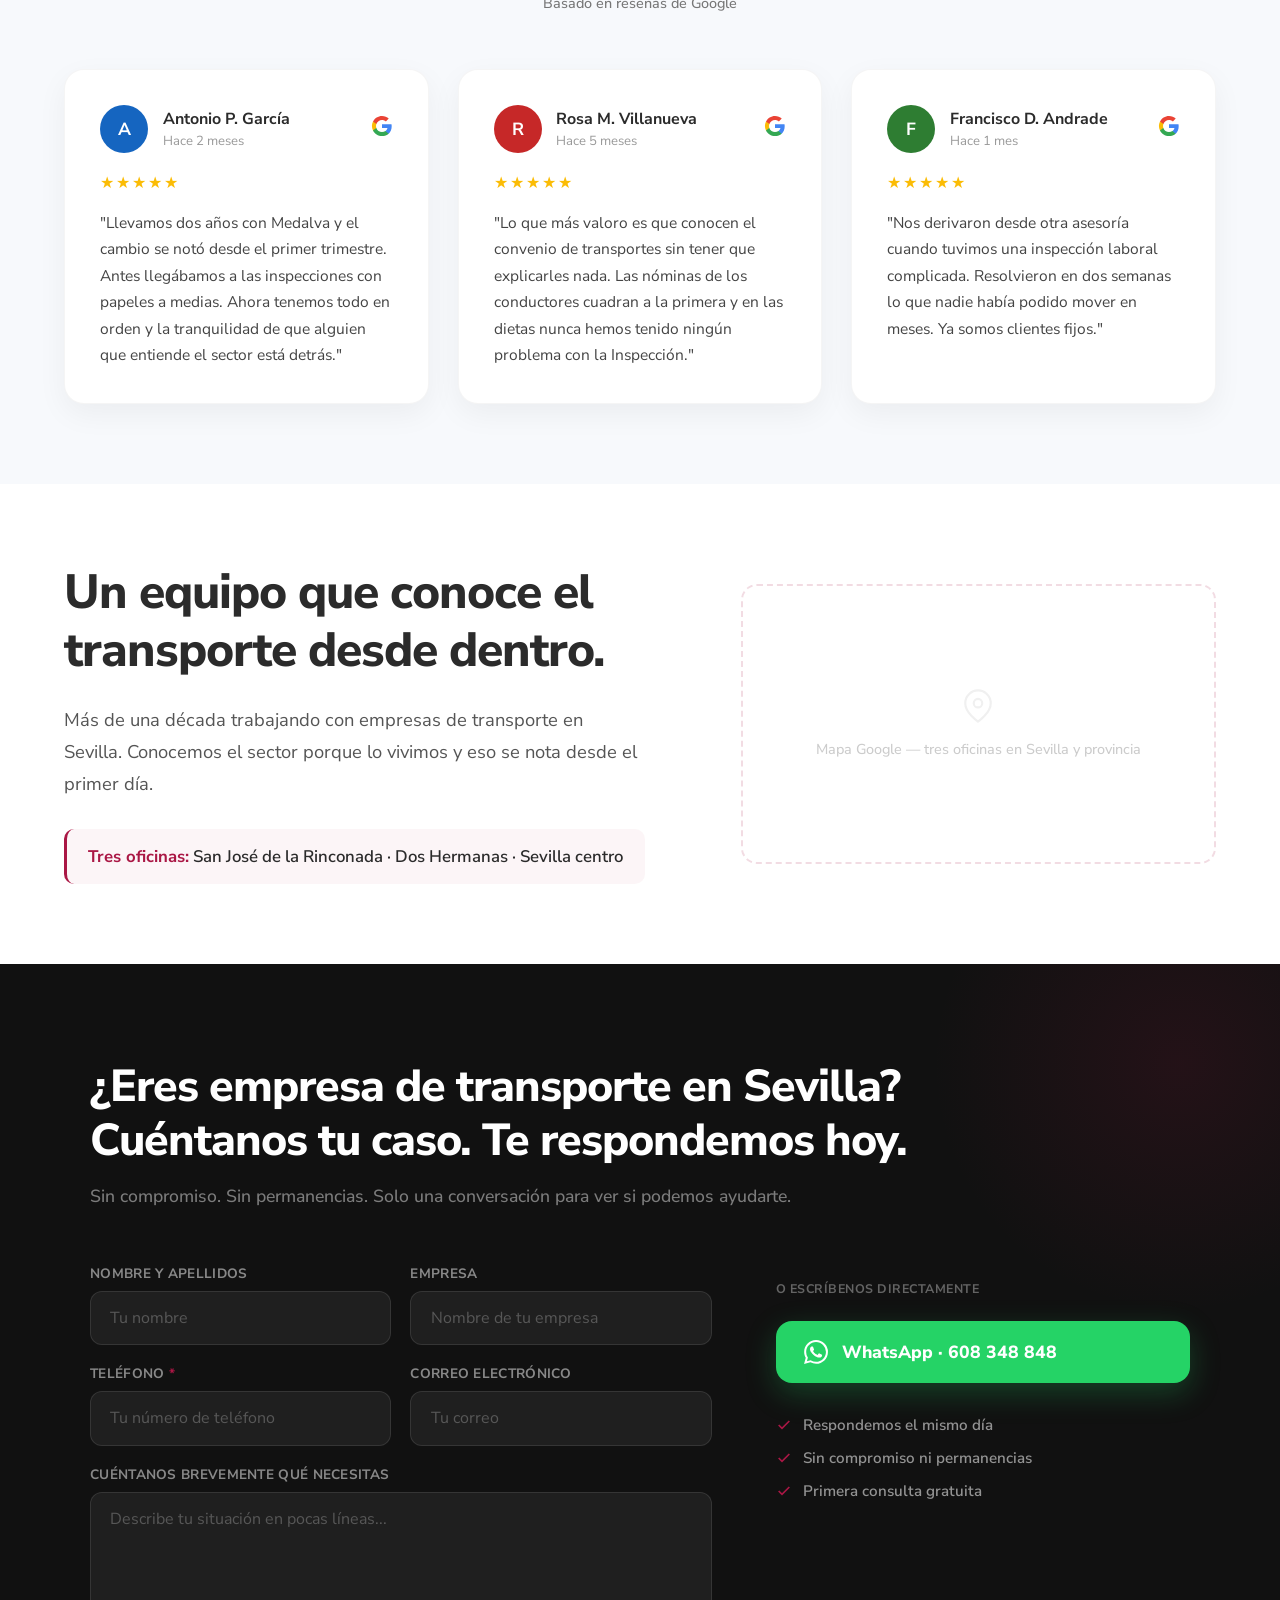
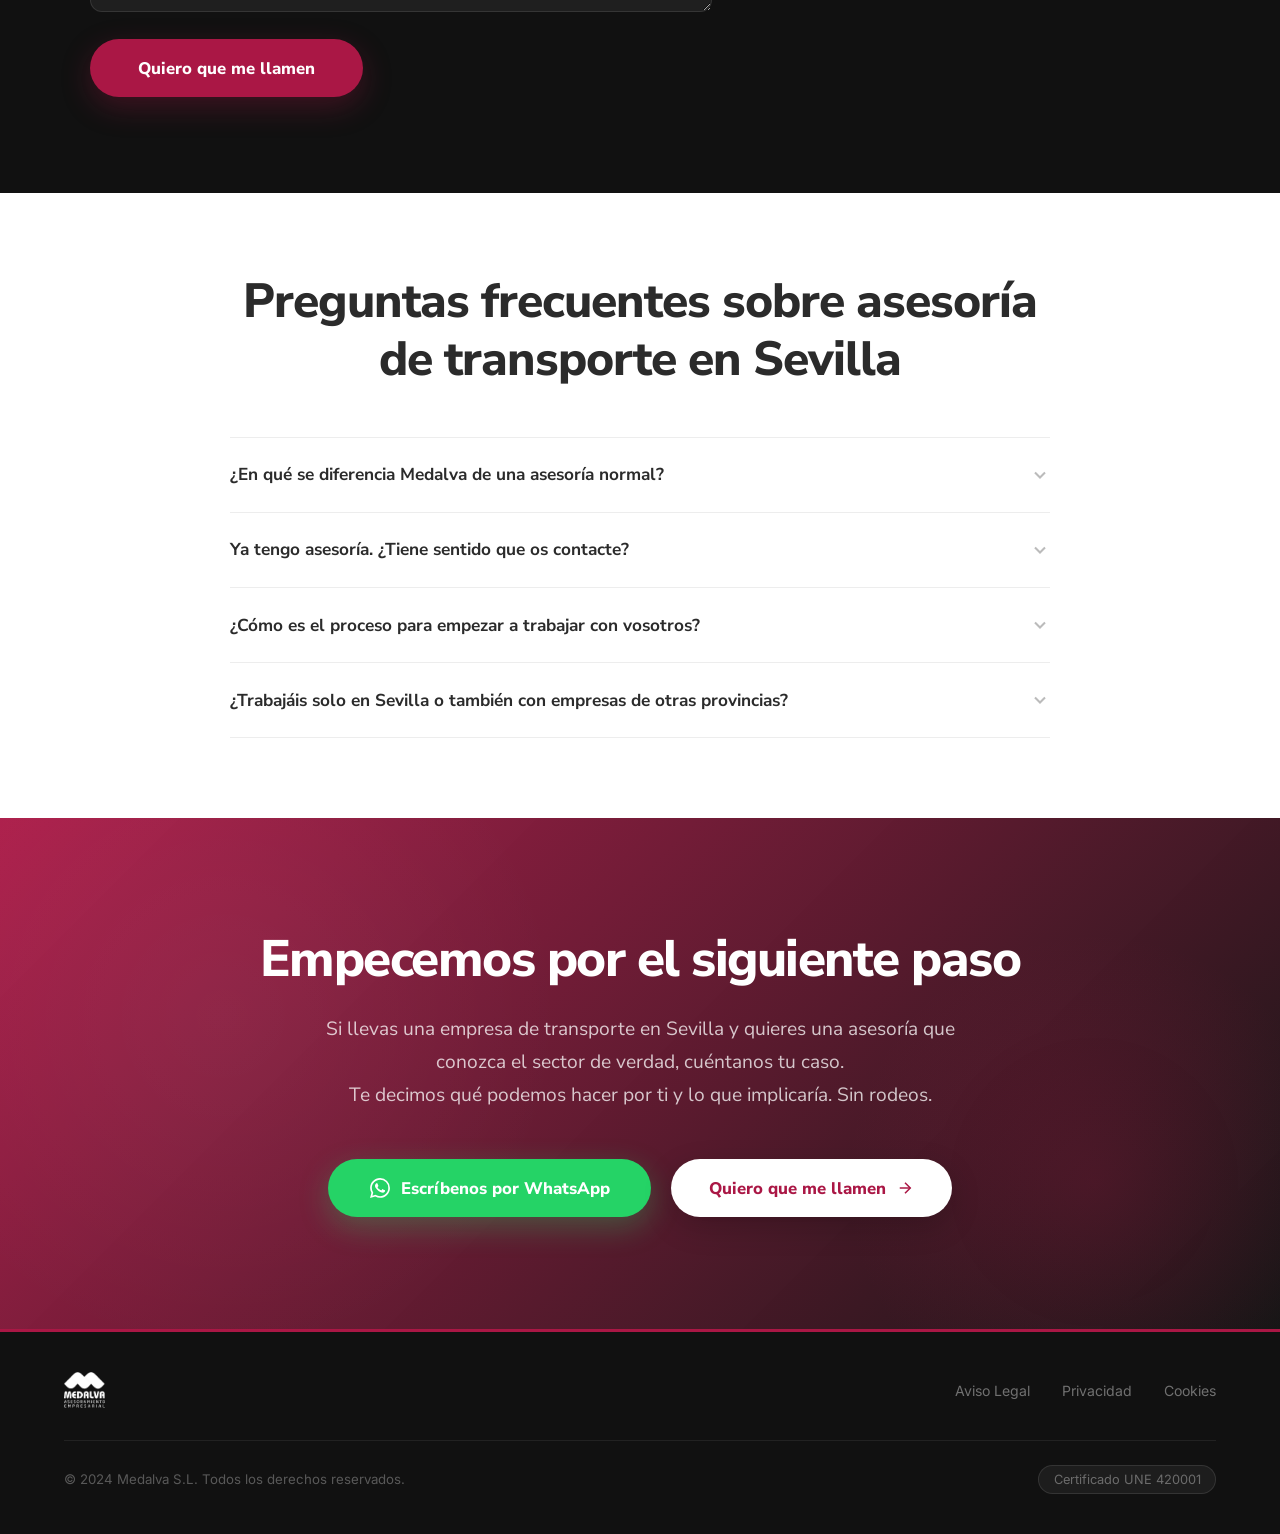
==== commit b7af3efc: "refactor: optimize UI components, standardize SVG icon sizes, and update hero section layout" ====
--- a/other-webs/leadmagnet-asesoria-empresas/index.html
+++ b/other-webs/leadmagnet-asesoria-empresas/index.html
@@ -21,8 +21,7 @@
             <a href="#contacto" class="btn-header-cta">Quiero que me llamen</a>
             <a href="https://wa.me/34608348848" class="btn-header-wa" target="_blank" rel="noopener noreferrer">
                 <svg viewBox="0 0 24 24" fill="currentColor" width="17" height="17" aria-hidden="true">
-                    <path
-                        d="M17.472 14.382c-.297-.149-1.758-.867-2.03-.967-.273-.099-.471-.148-.67.15-.197.297-.767.966-.94 1.164-.173.199-.347.223-.644.075-.297-.15-1.255-.463-2.39-1.475-.883-.788-1.48-1.761-1.653-2.059-.173-.297-.018-.458.13-.606.134-.133.298-.347.446-.52.149-.174.198-.298.298-.497.099-.198.05-.371-.025-.52-.075-.149-.669-1.612-.916-2.207-.242-.579-.487-.5-.669-.51-.173-.008-.371-.01-.57-.01-.198 0-.52.074-.792.372-.272.297-1.04 1.016-1.04 2.479 0 1.462 1.065 2.875 1.213 3.074.149.198 2.096 3.2 5.077 4.487.709.306 1.262.489 1.694.625.712.227 1.36.195 1.871.118.571-.085 1.758-.719 2.006-1.413.248-.694.248-1.289.173-1.413-.074-.124-.272-.198-.57-.347m-5.421 7.403h-.004a9.87 9.87 0 01-5.031-1.378l-.361-.214-3.741.982.998-3.648-.235-.374a9.86 9.86 0 01-1.51-5.26c.001-5.45 4.436-9.884 9.888-9.884 2.64 0 5.122 1.03 6.988 2.898a9.825 9.825 0 012.893 6.994c-.003 5.45-4.437 9.884-9.885 9.884m8.413-18.297A11.815 11.815 0 0012.05 0C5.495 0 .16 5.335.157 11.892c0 2.096.547 4.142 1.588 5.945L.057 24l6.305-1.654a11.882 11.882 0 005.683 1.448h.005c6.554 0 11.89-5.335 11.893-11.893a11.821 11.821 0 00-3.48-8.413z" />
+                    <path d="M17.472 14.382c-.297-.149-1.758-.867-2.03-.967-.273-.099-.471-.148-.67.15-.197.297-.767.966-.94 1.164-.173.199-.347.223-.644.075-.297-.15-1.255-.463-2.39-1.475-.883-.788-1.48-1.761-1.653-2.059-.173-.297-.018-.458.13-.606.134-.133.298-.347.446-.52.149-.174.198-.298.298-.497.099-.198.05-.371-.025-.52-.075-.149-.669-1.612-.916-2.207-.242-.579-.487-.5-.669-.51-.173-.008-.371-.01-.57-.01-.198 0-.52.074-.792.372-.272.297-1.04 1.016-1.04 2.479 0 1.462 1.065 2.875 1.213 3.074.149.198 2.096 3.2 5.077 4.487.709.306 1.262.489 1.694.625.712.227 1.36.195 1.871.118.571-.085 1.758-.719 2.006-1.413.248-.694.248-1.289.173-1.413-.074-.124-.272-.198-.57-.347m-5.421 7.403h-.004a9.87 9.87 0 01-5.031-1.378l-.361-.214-3.741.982.998-3.648-.235-.374a9.86 9.86 0 01-1.51-5.26c.001-5.45 4.436-9.884 9.888-9.884 2.64 0 5.122 1.03 6.988 2.898a9.825 9.825 0 012.893 6.994c-.003 5.45-4.437 9.884-9.885 9.884m8.413-18.297A11.815 11.815 0 0012.05 0C5.495 0 .16 5.335.157 11.892c0 2.096.547 4.142 1.588 5.945L.057 24l6.305-1.654a11.882 11.882 0 005.683 1.448h.005c6.554 0 11.89-5.335 11.893-11.893a11.821 11.821 0 00-3.48-8.413z"/>
                 </svg>
                 608 348 848
             </a>
@@ -35,15 +34,17 @@
         <section class="hero">
             <div class="hero-container">
                 <div class="hero-text">
-                    <span class="hero-label">Asesoría de transporte · Sevilla</span>
-                    <h1>Asesoría especializada en transporte en Sevilla.<br>Llevamos tus números para que tú lleves el
-                        negocio.</h1>
+                    <h1>Asesoría especializada en transporte en Sevilla.<br>Llevamos tus números para que tú lleves el negocio.</h1>
                     <p>Tu contabilidad, tus nóminas, tus impuestos y tus inspecciones laborales en manos de quien
                         conoce el transporte desde dentro. <strong>Más de una década trabajando con empresas como la
                             tuya</strong> en Sevilla, Dos Hermanas y la Rinconada.</p>
                     <div class="hero-cta-group">
-                        <a href="https://wa.me/34608348848" class="btn-primary" target="_blank"
-                            rel="noopener noreferrer">Escríbenos por WhatsApp</a>
+                        <a href="https://wa.me/34608348848" class="btn-hero-wa" target="_blank" rel="noopener noreferrer">
+                            <svg viewBox="0 0 24 24" fill="currentColor" width="20" height="20" aria-hidden="true">
+                                <path d="M17.472 14.382c-.297-.149-1.758-.867-2.03-.967-.273-.099-.471-.148-.67.15-.197.297-.767.966-.94 1.164-.173.199-.347.223-.644.075-.297-.15-1.255-.463-2.39-1.475-.883-.788-1.48-1.761-1.653-2.059-.173-.297-.018-.458.13-.606.134-.133.298-.347.446-.52.149-.174.198-.298.298-.497.099-.198.05-.371-.025-.52-.075-.149-.669-1.612-.916-2.207-.242-.579-.487-.5-.669-.51-.173-.008-.371-.01-.57-.01-.198 0-.52.074-.792.372-.272.297-1.04 1.016-1.04 2.479 0 1.462 1.065 2.875 1.213 3.074.149.198 2.096 3.2 5.077 4.487.709.306 1.262.489 1.694.625.712.227 1.36.195 1.871.118.571-.085 1.758-.719 2.006-1.413.248-.694.248-1.289.173-1.413-.074-.124-.272-.198-.57-.347m-5.421 7.403h-.004a9.87 9.87 0 01-5.031-1.378l-.361-.214-3.741.982.998-3.648-.235-.374a9.86 9.86 0 01-1.51-5.26c.001-5.45 4.436-9.884 9.888-9.884 2.64 0 5.122 1.03 6.988 2.898a9.825 9.825 0 012.893 6.994c-.003 5.45-4.437 9.884-9.885 9.884m8.413-18.297A11.815 11.815 0 0012.05 0C5.495 0 .16 5.335.157 11.892c0 2.096.547 4.142 1.588 5.945L.057 24l6.305-1.654a11.882 11.882 0 005.683 1.448h.005c6.554 0 11.89-5.335 11.893-11.893a11.821 11.821 0 00-3.48-8.413z"/>
+                            </svg>
+                            Escríbenos por WhatsApp
+                        </a>
                         <a href="#contacto" class="btn-secondary">Quiero que me llamen</a>
                     </div>
                 </div>
@@ -63,24 +64,15 @@
                         <div class="trust-list-divider"></div>
                         <ul class="trust-checklist">
                             <li>
-                                <svg viewBox="0 0 24 24" fill="none" stroke="currentColor" stroke-width="2.5"
-                                    width="18" height="18" aria-hidden="true">
-                                    <polyline points="20 6 9 17 4 12" />
-                                </svg>
+                                <svg viewBox="0 0 24 24" fill="none" stroke="currentColor" stroke-width="2.5" width="17" height="17" aria-hidden="true"><polyline points="20 6 9 17 4 12"/></svg>
                                 Certificación UNE 420001
                             </li>
                             <li>
-                                <svg viewBox="0 0 24 24" fill="none" stroke="currentColor" stroke-width="2.5"
-                                    width="18" height="18" aria-hidden="true">
-                                    <polyline points="20 6 9 17 4 12" />
-                                </svg>
+                                <svg viewBox="0 0 24 24" fill="none" stroke="currentColor" stroke-width="2.5" width="17" height="17" aria-hidden="true"><polyline points="20 6 9 17 4 12"/></svg>
                                 Tres oficinas en Sevilla y provincia
                             </li>
                             <li>
-                                <svg viewBox="0 0 24 24" fill="none" stroke="currentColor" stroke-width="2.5"
-                                    width="18" height="18" aria-hidden="true">
-                                    <polyline points="20 6 9 17 4 12" />
-                                </svg>
+                                <svg viewBox="0 0 24 24" fill="none" stroke="currentColor" stroke-width="2.5" width="17" height="17" aria-hidden="true"><polyline points="20 6 9 17 4 12"/></svg>
                                 Asesoría de asesorías en transporte
                             </li>
                         </ul>
@@ -110,7 +102,7 @@
                         cartera son empresas de transporte. Sabemos lo que te quita el sueño porque llevamos años
                         resolviéndolo.
                     </p>
-                    <a href="#contacto" class="btn-intro-cta">Pide una consulta experta</a>
+                    <a href="#contacto" class="btn-primary">Pide una consulta experta</a>
                 </div>
                 <div class="intro-visual">
                     <div class="problem-card">
@@ -118,51 +110,31 @@
                         <ul class="problem-list">
                             <li class="problem-item">
                                 <div class="problem-item-icon">
-                                    <svg viewBox="0 0 24 24" fill="none" stroke="currentColor" stroke-width="2"
-                                        width="16" height="16" aria-hidden="true">
-                                        <line x1="18" y1="6" x2="6" y2="18" />
-                                        <line x1="6" y1="6" x2="18" y2="18" />
-                                    </svg>
+                                    <svg viewBox="0 0 24 24" fill="none" stroke="currentColor" stroke-width="2" width="15" height="15" aria-hidden="true"><line x1="18" y1="6" x2="6" y2="18"/><line x1="6" y1="6" x2="18" y2="18"/></svg>
                                 </div>
                                 <span>Dietas de conductores mal registradas</span>
                             </li>
                             <li class="problem-item">
                                 <div class="problem-item-icon">
-                                    <svg viewBox="0 0 24 24" fill="none" stroke="currentColor" stroke-width="2"
-                                        width="16" height="16" aria-hidden="true">
-                                        <line x1="18" y1="6" x2="6" y2="18" />
-                                        <line x1="6" y1="6" x2="18" y2="18" />
-                                    </svg>
+                                    <svg viewBox="0 0 24 24" fill="none" stroke="currentColor" stroke-width="2" width="15" height="15" aria-hidden="true"><line x1="18" y1="6" x2="6" y2="18"/><line x1="6" y1="6" x2="18" y2="18"/></svg>
                                 </div>
                                 <span>Módulos sin aprovechar al máximo</span>
                             </li>
                             <li class="problem-item">
                                 <div class="problem-item-icon">
-                                    <svg viewBox="0 0 24 24" fill="none" stroke="currentColor" stroke-width="2"
-                                        width="16" height="16" aria-hidden="true">
-                                        <line x1="18" y1="6" x2="6" y2="18" />
-                                        <line x1="6" y1="6" x2="18" y2="18" />
-                                    </svg>
+                                    <svg viewBox="0 0 24 24" fill="none" stroke="currentColor" stroke-width="2" width="15" height="15" aria-hidden="true"><line x1="18" y1="6" x2="6" y2="18"/><line x1="6" y1="6" x2="18" y2="18"/></svg>
                                 </div>
                                 <span>Nóminas sin ajuste al convenio de transporte</span>
                             </li>
                             <li class="problem-item">
                                 <div class="problem-item-icon">
-                                    <svg viewBox="0 0 24 24" fill="none" stroke="currentColor" stroke-width="2"
-                                        width="16" height="16" aria-hidden="true">
-                                        <line x1="18" y1="6" x2="6" y2="18" />
-                                        <line x1="6" y1="6" x2="18" y2="18" />
-                                    </svg>
+                                    <svg viewBox="0 0 24 24" fill="none" stroke="currentColor" stroke-width="2" width="15" height="15" aria-hidden="true"><line x1="18" y1="6" x2="6" y2="18"/><line x1="6" y1="6" x2="18" y2="18"/></svg>
                                 </div>
-                                <span>Inspecciones con documentación sin preparar</span>
+                                <span>Inspecciones con la documentación sin preparar</span>
                             </li>
                         </ul>
                         <div class="problem-card-resolution">
-                            <svg viewBox="0 0 24 24" fill="none" stroke="currentColor" stroke-width="2.5" width="20"
-                                height="20" aria-hidden="true">
-                                <path d="M22 11.08V12a10 10 0 1 1-5.93-9.14" />
-                                <polyline points="22 4 12 14.01 9 11.01" />
-                            </svg>
+                            <svg viewBox="0 0 24 24" fill="none" stroke="currentColor" stroke-width="2.5" width="19" height="19" aria-hidden="true"><path d="M22 11.08V12a10 10 0 1 1-5.93-9.14"/><polyline points="22 4 12 14.01 9 11.01"/></svg>
                             <span>Con Medalva, esto no pasa.</span>
                         </div>
                     </div>
@@ -174,8 +146,7 @@
         <section class="home-services bg-light" id="servicios">
             <div class="services-container">
                 <div class="services-header text-center">
-                    <h2 class="section-title">Asesoría fiscal, laboral y contable.<br>Especializada en transporte. Sin
-                        generalistas.</h2>
+                    <h2 class="section-title">Asesoría fiscal, laboral y contable.<br>Especializada en transporte. Sin generalistas.</h2>
                     <p class="section-desc" style="max-width: 680px; margin: 0 auto 3.5rem;">
                         Cada área tiene un responsable que conoce el sector. No aprendemos contigo: ya lo sabemos.
                     </p>
@@ -189,7 +160,6 @@
                                 llevamos con precisión porque conocemos cada matiz del sector.</p>
                         </div>
                     </div>
-
                     <div class="service-visible-card">
                         <div class="svc-number">02</div>
                         <div class="svc-content">
@@ -198,7 +168,6 @@
                                 Tus nóminas cuadran. Tus conductores están cubiertos.</p>
                         </div>
                     </div>
-
                     <div class="service-visible-card">
                         <div class="svc-number">03</div>
                         <div class="svc-content">
@@ -207,7 +176,6 @@
                                 nos llaman a nosotros. Los propios inspectores laborales tienen nuestro teléfono.</p>
                         </div>
                     </div>
-
                     <div class="service-visible-card">
                         <div class="svc-number">04</div>
                         <div class="svc-content">
@@ -216,18 +184,16 @@
                                 centralizado y siempre accesible.</p>
                         </div>
                     </div>
-
                     <div class="service-visible-card highlighted">
                         <div class="svc-number">05</div>
                         <div class="svc-content">
                             <h3>Certificación UNE 420001</h3>
-                            <p>Trabajamos con los más altos estándares de calidad. No solo lo decimos, lo
-                                certificamos.</p>
+                            <p>Trabajamos con los más altos estándares de calidad. No solo lo decimos, lo certificamos.</p>
                         </div>
                     </div>
                 </div>
                 <div class="services-bottom-cta text-center">
-                    <a href="#contacto" class="btn-intro-cta">Consulta con nuestro equipo</a>
+                    <a href="#contacto" class="btn-primary">Consulta con nuestro equipo</a>
                 </div>
             </div>
         </section>
@@ -240,125 +206,68 @@
                     <div class="google-rating">
                         <span class="rating-number">4.9</span>
                         <div class="stars">
-                            <svg viewBox="0 0 24 24" fill="#FBBC05" width="26" height="26" aria-hidden="true">
-                                <path
-                                    d="M12 2l3.09 6.26L22 9.27l-5 4.87 1.18 6.88L12 17.77l-6.18 3.25L7 14.14 2 9.27l6.91-1.01L12 2z" />
-                            </svg>
-                            <svg viewBox="0 0 24 24" fill="#FBBC05" width="26" height="26" aria-hidden="true">
-                                <path
-                                    d="M12 2l3.09 6.26L22 9.27l-5 4.87 1.18 6.88L12 17.77l-6.18 3.25L7 14.14 2 9.27l6.91-1.01L12 2z" />
-                            </svg>
-                            <svg viewBox="0 0 24 24" fill="#FBBC05" width="26" height="26" aria-hidden="true">
-                                <path
-                                    d="M12 2l3.09 6.26L22 9.27l-5 4.87 1.18 6.88L12 17.77l-6.18 3.25L7 14.14 2 9.27l6.91-1.01L12 2z" />
-                            </svg>
-                            <svg viewBox="0 0 24 24" fill="#FBBC05" width="26" height="26" aria-hidden="true">
-                                <path
-                                    d="M12 2l3.09 6.26L22 9.27l-5 4.87 1.18 6.88L12 17.77l-6.18 3.25L7 14.14 2 9.27l6.91-1.01L12 2z" />
-                            </svg>
-                            <svg viewBox="0 0 24 24" fill="#FBBC05" width="26" height="26" aria-hidden="true">
-                                <path
-                                    d="M12 2l3.09 6.26L22 9.27l-5 4.87 1.18 6.88L12 17.77l-6.18 3.25L7 14.14 2 9.27l6.91-1.01L12 2z" />
-                            </svg>
+                            <svg viewBox="0 0 24 24" fill="#FBBC05" width="26" height="26" aria-hidden="true"><path d="M12 2l3.09 6.26L22 9.27l-5 4.87 1.18 6.88L12 17.77l-6.18 3.25L7 14.14 2 9.27l6.91-1.01L12 2z"/></svg>
+                            <svg viewBox="0 0 24 24" fill="#FBBC05" width="26" height="26" aria-hidden="true"><path d="M12 2l3.09 6.26L22 9.27l-5 4.87 1.18 6.88L12 17.77l-6.18 3.25L7 14.14 2 9.27l6.91-1.01L12 2z"/></svg>
+                            <svg viewBox="0 0 24 24" fill="#FBBC05" width="26" height="26" aria-hidden="true"><path d="M12 2l3.09 6.26L22 9.27l-5 4.87 1.18 6.88L12 17.77l-6.18 3.25L7 14.14 2 9.27l6.91-1.01L12 2z"/></svg>
+                            <svg viewBox="0 0 24 24" fill="#FBBC05" width="26" height="26" aria-hidden="true"><path d="M12 2l3.09 6.26L22 9.27l-5 4.87 1.18 6.88L12 17.77l-6.18 3.25L7 14.14 2 9.27l6.91-1.01L12 2z"/></svg>
+                            <svg viewBox="0 0 24 24" fill="#FBBC05" width="26" height="26" aria-hidden="true"><path d="M12 2l3.09 6.26L22 9.27l-5 4.87 1.18 6.88L12 17.77l-6.18 3.25L7 14.14 2 9.27l6.91-1.01L12 2z"/></svg>
                         </div>
                         <span class="rating-text">Basado en reseñas de Google</span>
                     </div>
                 </div>
-                <!-- Widget de reseñas de Google -->
-                <div class="widget-placeholder">
-                    <svg viewBox="0 0 24 24" width="32" height="32" aria-hidden="true">
-                        <path fill="#4285F4"
-                            d="M22.56 12.25c0-.78-.07-1.53-.2-2.25H12v4.26h5.92c-.26 1.37-1.04 2.53-2.21 3.31v2.77h3.57c2.08-1.92 3.28-4.74 3.28-8.09z" />
-                        <path fill="#34A853"
-                            d="M12 23c2.97 0 5.46-.98 7.28-2.66l-3.57-2.77c-.98.66-2.23 1.06-3.71 1.06-2.86 0-5.29-1.93-6.16-4.53H2.18v2.84C3.99 20.53 7.7 23 12 23z" />
-                        <path fill="#FBBC05"
-                            d="M5.84 14.09c-.22-.66-.35-1.36-.35-2.09s.13-1.43.35-2.09V7.07H2.18C1.43 8.55 1 10.22 1 12s.43 3.45 1.18 4.93l2.85-2.22.81-.62z" />
-                        <path fill="#EA4335"
-                            d="M12 5.38c1.62 0 3.06.56 4.21 1.64l3.15-3.15C17.45 2.09 14.97 1 12 1 7.7 1 3.99 3.47 2.18 7.07l3.66 2.84c.87-2.6 3.3-4.53 6.16-4.53z" />
-                    </svg>
-                    <p class="widget-placeholder-text">Reseñas de Google — incrustar widget aquí</p>
-                </div>
-            </div>
-        </section>
-
-        <!-- FAQ -->
-        <section class="faq-section bg-light" id="faq">
-            <div class="faq-container">
-                <div class="faq-header text-center">
-                    <h2 class="section-title">Preguntas frecuentes sobre asesoría de transporte en Sevilla</h2>
-                </div>
-                <div class="faq-list">
-
-                    <details class="faq-item">
-                        <summary class="faq-question">
-                            <span>¿En qué se diferencia Medalva de una asesoría normal?</span>
-                            <svg class="faq-chevron" viewBox="0 0 24 24" fill="none" stroke="currentColor"
-                                stroke-width="2.5" width="20" height="20" aria-hidden="true">
-                                <path d="M6 9l6 6 6-6" />
-                            </svg>
-                        </summary>
-                        <div class="faq-answer">
-                            <p>En que el transporte no es un servicio más en nuestra cartera, es nuestra
-                                especialización principal. Conocemos el convenio colectivo del sector, las dietas de los
-                                conductores, el tacógrafo, las inspecciones laborales y el REBU para compraventa de
-                                vehículos. Otras asesorías nos llaman a nosotros cuando tienen una inspección de
-                                transporte que no saben resolver. Eso dice bastante.</p>
-                        </div>
-                    </details>
-
-                    <details class="faq-item">
-                        <summary class="faq-question">
-                            <span>Ya tengo asesoría. ¿Tiene sentido que os contacte?</span>
-                            <svg class="faq-chevron" viewBox="0 0 24 24" fill="none" stroke="currentColor"
-                                stroke-width="2.5" width="20" height="20" aria-hidden="true">
-                                <path d="M6 9l6 6 6-6" />
-                            </svg>
-                        </summary>
-                        <div class="faq-answer">
-                            <p>Sí, y es la situación más habitual. La mayoría de empresas de transporte que llegan a
-                                Medalva vienen de asesorías generalistas que llevan bien lo básico pero no dominan las
-                                particularidades del sector. Una revisión sin compromiso puede revelar si hay margen de
-                                mejora en impuestos, en nóminas o en cómo afrontar una posible inspección.</p>
-                        </div>
-                    </details>
-
-                    <details class="faq-item">
-                        <summary class="faq-question">
-                            <span>¿Cómo es el proceso para empezar a trabajar con vosotros?</span>
-                            <svg class="faq-chevron" viewBox="0 0 24 24" fill="none" stroke="currentColor"
-                                stroke-width="2.5" width="20" height="20" aria-hidden="true">
-                                <path d="M6 9l6 6 6-6" />
-                            </svg>
-                        </summary>
-                        <div class="faq-answer">
-                            <p>Sencillo y sin papeleo inicial. Nos contactas, hacemos una primera conversación para
-                                entender tu empresa y lo que necesitas, y te explicamos cómo podríamos ayudarte. Si hay
-                                encaje, preparamos una propuesta concreta con lo que incluiría el servicio y el coste.
-                                Sin rodeos.</p>
-                        </div>
-                    </details>
-
-                    <details class="faq-item">
-                        <summary class="faq-question">
-                            <span>¿Trabajáis solo en Sevilla o también con empresas de otras provincias?</span>
-                            <svg class="faq-chevron" viewBox="0 0 24 24" fill="none" stroke="currentColor"
-                                stroke-width="2.5" width="20" height="20" aria-hidden="true">
-                                <path d="M6 9l6 6 6-6" />
-                            </svg>
-                        </summary>
-                        <div class="faq-answer">
-                            <p>Tenemos tres oficinas en Sevilla y provincia: San José de la Rinconada, Dos Hermanas y
-                                Sevilla centro. Atendemos a empresas de transporte en toda Andalucía. Para lo del día a
-                                día trabajamos en remoto sin problema; para lo presencial, estamos cerca.</p>
-                        </div>
-                    </details>
+                <div class="testimonials-grid">
+
+                    <div class="testimonial-card">
+                        <div class="client-header">
+                            <div class="client-avatar" style="background: #1565c0;">A</div>
+                            <div class="client-info">
+                                <h4>Antonio P. García</h4>
+                                <div class="review-date">Hace 2 meses</div>
+                            </div>
+                            <div class="google-icon">
+                                <svg viewBox="0 0 24 24" width="22" height="22"><path fill="#4285F4" d="M22.56 12.25c0-.78-.07-1.53-.2-2.25H12v4.26h5.92c-.26 1.37-1.04 2.53-2.21 3.31v2.77h3.57c2.08-1.92 3.28-4.74 3.28-8.09z"/><path fill="#34A853" d="M12 23c2.97 0 5.46-.98 7.28-2.66l-3.57-2.77c-.98.66-2.23 1.06-3.71 1.06-2.86 0-5.29-1.93-6.16-4.53H2.18v2.84C3.99 20.53 7.7 23 12 23z"/><path fill="#FBBC05" d="M5.84 14.09c-.22-.66-.35-1.36-.35-2.09s.13-1.43.35-2.09V7.07H2.18C1.43 8.55 1 10.22 1 12s.43 3.45 1.18 4.93l2.85-2.22.81-.62z"/><path fill="#EA4335" d="M12 5.38c1.62 0 3.06.56 4.21 1.64l3.15-3.15C17.45 2.09 14.97 1 12 1 7.7 1 3.99 3.47 2.18 7.07l3.66 2.84c.87-2.6 3.3-4.53 6.16-4.53z"/></svg>
+                            </div>
+                        </div>
+                        <div class="review-stars-inline">★★★★★</div>
+                        <p class="review-text">"Llevamos dos años con Medalva y el cambio se notó desde el primer trimestre. Antes llegábamos a las inspecciones con papeles a medias. Ahora tenemos todo en orden y la tranquilidad de que alguien que entiende el sector está detrás."</p>
+                    </div>
+
+                    <div class="testimonial-card">
+                        <div class="client-header">
+                            <div class="client-avatar" style="background: #c62828;">R</div>
+                            <div class="client-info">
+                                <h4>Rosa M. Villanueva</h4>
+                                <div class="review-date">Hace 5 meses</div>
+                            </div>
+                            <div class="google-icon">
+                                <svg viewBox="0 0 24 24" width="22" height="22"><path fill="#4285F4" d="M22.56 12.25c0-.78-.07-1.53-.2-2.25H12v4.26h5.92c-.26 1.37-1.04 2.53-2.21 3.31v2.77h3.57c2.08-1.92 3.28-4.74 3.28-8.09z"/><path fill="#34A853" d="M12 23c2.97 0 5.46-.98 7.28-2.66l-3.57-2.77c-.98.66-2.23 1.06-3.71 1.06-2.86 0-5.29-1.93-6.16-4.53H2.18v2.84C3.99 20.53 7.7 23 12 23z"/><path fill="#FBBC05" d="M5.84 14.09c-.22-.66-.35-1.36-.35-2.09s.13-1.43.35-2.09V7.07H2.18C1.43 8.55 1 10.22 1 12s.43 3.45 1.18 4.93l2.85-2.22.81-.62z"/><path fill="#EA4335" d="M12 5.38c1.62 0 3.06.56 4.21 1.64l3.15-3.15C17.45 2.09 14.97 1 12 1 7.7 1 3.99 3.47 2.18 7.07l3.66 2.84c.87-2.6 3.3-4.53 6.16-4.53z"/></svg>
+                            </div>
+                        </div>
+                        <div class="review-stars-inline">★★★★★</div>
+                        <p class="review-text">"Lo que más valoro es que conocen el convenio de transportes sin tener que explicarles nada. Las nóminas de los conductores cuadran a la primera y en las dietas nunca hemos tenido ningún problema con la Inspección."</p>
+                    </div>
+
+                    <div class="testimonial-card">
+                        <div class="client-header">
+                            <div class="client-avatar" style="background: #2e7d32;">F</div>
+                            <div class="client-info">
+                                <h4>Francisco D. Andrade</h4>
+                                <div class="review-date">Hace 1 mes</div>
+                            </div>
+                            <div class="google-icon">
+                                <svg viewBox="0 0 24 24" width="22" height="22"><path fill="#4285F4" d="M22.56 12.25c0-.78-.07-1.53-.2-2.25H12v4.26h5.92c-.26 1.37-1.04 2.53-2.21 3.31v2.77h3.57c2.08-1.92 3.28-4.74 3.28-8.09z"/><path fill="#34A853" d="M12 23c2.97 0 5.46-.98 7.28-2.66l-3.57-2.77c-.98.66-2.23 1.06-3.71 1.06-2.86 0-5.29-1.93-6.16-4.53H2.18v2.84C3.99 20.53 7.7 23 12 23z"/><path fill="#FBBC05" d="M5.84 14.09c-.22-.66-.35-1.36-.35-2.09s.13-1.43.35-2.09V7.07H2.18C1.43 8.55 1 10.22 1 12s.43 3.45 1.18 4.93l2.85-2.22.81-.62z"/><path fill="#EA4335" d="M12 5.38c1.62 0 3.06.56 4.21 1.64l3.15-3.15C17.45 2.09 14.97 1 12 1 7.7 1 3.99 3.47 2.18 7.07l3.66 2.84c.87-2.6 3.3-4.53 6.16-4.53z"/></svg>
+                            </div>
+                        </div>
+                        <div class="review-stars-inline">★★★★★</div>
+                        <p class="review-text">"Nos derivaron desde otra asesoría cuando tuvimos una inspección laboral complicada. Resolvieron en dos semanas lo que nadie había podido mover en meses. Ya somos clientes fijos."</p>
+                    </div>
 
                 </div>
             </div>
         </section>
 
         <!-- SECCIÓN 5 — QUIÉNES SOMOS -->
-        <section class="landing-about" id="nosotros">
+        <section class="landing-about bg-light" id="nosotros">
             <div class="about-container">
                 <div class="about-content">
                     <h2 class="section-title">Un equipo que conoce el transporte desde dentro.</h2>
@@ -371,25 +280,20 @@
                     </p>
                 </div>
                 <div class="about-map">
-                    <!-- Mapa Google con las tres oficinas -->
                     <div class="widget-placeholder widget-placeholder--map">
-                        <svg viewBox="0 0 24 24" fill="none" stroke="currentColor" stroke-width="1.5" width="36"
-                            height="36" aria-hidden="true" style="opacity: 0.35;">
-                            <path d="M21 10c0 7-9 13-9 13s-9-6-9-13a9 9 0 0 1 18 0z" />
-                            <circle cx="12" cy="10" r="3" />
-                        </svg>
+                        <svg viewBox="0 0 24 24" fill="none" stroke="currentColor" stroke-width="1.5" width="34" height="34" aria-hidden="true" style="opacity: 0.3;"><path d="M21 10c0 7-9 13-9 13s-9-6-9-13a9 9 0 0 1 18 0z"/><circle cx="12" cy="10" r="3"/></svg>
                         <p class="widget-placeholder-text">Mapa Google — tres oficinas en Sevilla y provincia</p>
                     </div>
                 </div>
             </div>
         </section>
 
-        <!-- SECCIÓN 6 — FORMULARIO / CTA FINAL -->
-        <section class="landing-contact bg-light" id="contacto">
+        <!-- SECCIÓN 6 — FORMULARIO -->
+        <section class="landing-contact" id="contacto">
             <div class="contact-container">
-                <div class="contact-header text-center">
-                    <h2 class="section-title">¿Eres empresa de transporte en Sevilla?<br>Cuéntanos tu caso. Te
-                        respondemos hoy.</h2>
+                <div class="contact-heading">
+                    <h2>¿Eres empresa de transporte en Sevilla?<br>Cuéntanos tu caso. Te respondemos hoy.</h2>
+                    <p>Sin compromiso. Sin permanencias. Solo una conversación para ver si podemos ayudarte.</p>
                 </div>
                 <div class="contact-body">
                     <form class="contact-form" action="#" method="post" novalidate>
@@ -406,40 +310,117 @@
                         <div class="form-row">
                             <div class="form-group">
                                 <label for="telefono">Teléfono <span class="form-required">*</span></label>
-                                <input type="tel" id="telefono" name="telefono" placeholder="Tu número de teléfono"
-                                    required>
+                                <input type="tel" id="telefono" name="telefono" placeholder="Tu número de teléfono" required>
                             </div>
                             <div class="form-group">
                                 <label for="email">Correo electrónico</label>
                                 <input type="email" id="email" name="email" placeholder="Tu correo">
                             </div>
                         </div>
-                        <div class="form-group form-group--full">
+                        <div class="form-group">
                             <label for="mensaje">Cuéntanos brevemente qué necesitas</label>
-                            <textarea id="mensaje" name="mensaje" rows="4"
-                                placeholder="Describe tu situación en pocas líneas..."></textarea>
-                        </div>
-                        <div class="form-submit-row">
-                            <button type="submit" class="btn-submit">Quiero que me llamen</button>
-                            <p class="form-microcopy">Sin compromiso. Sin permanencias. Solo una conversación para ver
-                                si podemos ayudarte.</p>
-                        </div>
+                            <textarea id="mensaje" name="mensaje" rows="4" placeholder="Describe tu situación en pocas líneas..."></textarea>
+                        </div>
+                        <button type="submit" class="btn-submit">Quiero que me llamen</button>
                     </form>
 
-                    <div class="contact-whatsapp-alt">
-                        <div class="wa-divider">
-                            <span>o si prefieres escribir directamente</span>
-                        </div>
-                        <p>Escríbenos por WhatsApp al <strong>608 348 848</strong></p>
-                        <a href="https://wa.me/34608348848" class="btn-whatsapp-cta" target="_blank"
-                            rel="noopener noreferrer">
-                            <svg viewBox="0 0 24 24" fill="currentColor" width="20" height="20" aria-hidden="true">
-                                <path
-                                    d="M17.472 14.382c-.297-.149-1.758-.867-2.03-.967-.273-.099-.471-.148-.67.15-.197.297-.767.966-.94 1.164-.173.199-.347.223-.644.075-.297-.15-1.255-.463-2.39-1.475-.883-.788-1.48-1.761-1.653-2.059-.173-.297-.018-.458.13-.606.134-.133.298-.347.446-.52.149-.174.198-.298.298-.497.099-.198.05-.371-.025-.52-.075-.149-.669-1.612-.916-2.207-.242-.579-.487-.5-.669-.51-.173-.008-.371-.01-.57-.01-.198 0-.52.074-.792.372-.272.297-1.04 1.016-1.04 2.479 0 1.462 1.065 2.875 1.213 3.074.149.198 2.096 3.2 5.077 4.487.709.306 1.262.489 1.694.625.712.227 1.36.195 1.871.118.571-.085 1.758-.719 2.006-1.413.248-.694.248-1.289.173-1.413-.074-.124-.272-.198-.57-.347m-5.421 7.403h-.004a9.87 9.87 0 01-5.031-1.378l-.361-.214-3.741.982.998-3.648-.235-.374a9.86 9.86 0 01-1.51-5.26c.001-5.45 4.436-9.884 9.888-9.884 2.64 0 5.122 1.03 6.988 2.898a9.825 9.825 0 012.893 6.994c-.003 5.45-4.437 9.884-9.885 9.884m8.413-18.297A11.815 11.815 0 0012.05 0C5.495 0 .16 5.335.157 11.892c0 2.096.547 4.142 1.588 5.945L.057 24l6.305-1.654a11.882 11.882 0 005.683 1.448h.005c6.554 0 11.89-5.335 11.893-11.893a11.821 11.821 0 00-3.48-8.413z" />
-                            </svg>
-                            Escríbenos por WhatsApp
-                        </a>
-                    </div>
+                    <div class="contact-alt">
+                        <div class="contact-alt-inner">
+                            <p class="contact-alt-label">O escríbenos directamente</p>
+                            <a href="https://wa.me/34608348848" class="btn-wa-big" target="_blank" rel="noopener noreferrer">
+                                <svg viewBox="0 0 24 24" fill="currentColor" width="24" height="24" aria-hidden="true">
+                                    <path d="M17.472 14.382c-.297-.149-1.758-.867-2.03-.967-.273-.099-.471-.148-.67.15-.197.297-.767.966-.94 1.164-.173.199-.347.223-.644.075-.297-.15-1.255-.463-2.39-1.475-.883-.788-1.48-1.761-1.653-2.059-.173-.297-.018-.458.13-.606.134-.133.298-.347.446-.52.149-.174.198-.298.298-.497.099-.198.05-.371-.025-.52-.075-.149-.669-1.612-.916-2.207-.242-.579-.487-.5-.669-.51-.173-.008-.371-.01-.57-.01-.198 0-.52.074-.792.372-.272.297-1.04 1.016-1.04 2.479 0 1.462 1.065 2.875 1.213 3.074.149.198 2.096 3.2 5.077 4.487.709.306 1.262.489 1.694.625.712.227 1.36.195 1.871.118.571-.085 1.758-.719 2.006-1.413.248-.694.248-1.289.173-1.413-.074-.124-.272-.198-.57-.347m-5.421 7.403h-.004a9.87 9.87 0 01-5.031-1.378l-.361-.214-3.741.982.998-3.648-.235-.374a9.86 9.86 0 01-1.51-5.26c.001-5.45 4.436-9.884 9.888-9.884 2.64 0 5.122 1.03 6.988 2.898a9.825 9.825 0 012.893 6.994c-.003 5.45-4.437 9.884-9.885 9.884m8.413-18.297A11.815 11.815 0 0012.05 0C5.495 0 .16 5.335.157 11.892c0 2.096.547 4.142 1.588 5.945L.057 24l6.305-1.654a11.882 11.882 0 005.683 1.448h.005c6.554 0 11.89-5.335 11.893-11.893a11.821 11.821 0 00-3.48-8.413z"/>
+                                </svg>
+                                WhatsApp · 608 348 848
+                            </a>
+                            <ul class="contact-trust-list">
+                                <li>
+                                    <svg viewBox="0 0 24 24" fill="none" stroke="currentColor" stroke-width="2.5" width="16" height="16" aria-hidden="true"><polyline points="20 6 9 17 4 12"/></svg>
+                                    Respondemos el mismo día
+                                </li>
+                                <li>
+                                    <svg viewBox="0 0 24 24" fill="none" stroke="currentColor" stroke-width="2.5" width="16" height="16" aria-hidden="true"><polyline points="20 6 9 17 4 12"/></svg>
+                                    Sin compromiso ni permanencias
+                                </li>
+                                <li>
+                                    <svg viewBox="0 0 24 24" fill="none" stroke="currentColor" stroke-width="2.5" width="16" height="16" aria-hidden="true"><polyline points="20 6 9 17 4 12"/></svg>
+                                    Primera consulta gratuita
+                                </li>
+                            </ul>
+                        </div>
+                    </div>
+                </div>
+            </div>
+        </section>
+
+        <!-- FAQ — debajo del formulario -->
+        <section class="faq-section bg-light" id="faq">
+            <div class="faq-container">
+                <div class="faq-header text-center">
+                    <h2 class="section-title">Preguntas frecuentes sobre asesoría de transporte en Sevilla</h2>
+                </div>
+                <div class="faq-list">
+
+                    <details class="faq-item">
+                        <summary class="faq-question">
+                            <span>¿En qué se diferencia Medalva de una asesoría normal?</span>
+                            <svg class="faq-chevron" viewBox="0 0 24 24" fill="none" stroke="currentColor" stroke-width="2.5" width="20" height="20" aria-hidden="true"><path d="M6 9l6 6 6-6"/></svg>
+                        </summary>
+                        <div class="faq-answer">
+                            <p>En que el transporte no es un servicio más en nuestra cartera, es nuestra especialización principal. Conocemos el convenio colectivo del sector, las dietas de los conductores, el tacógrafo, las inspecciones laborales y el REBU para compraventa de vehículos. Otras asesorías nos llaman a nosotros cuando tienen una inspección de transporte que no saben resolver. Eso dice bastante.</p>
+                        </div>
+                    </details>
+
+                    <details class="faq-item">
+                        <summary class="faq-question">
+                            <span>Ya tengo asesoría. ¿Tiene sentido que os contacte?</span>
+                            <svg class="faq-chevron" viewBox="0 0 24 24" fill="none" stroke="currentColor" stroke-width="2.5" width="20" height="20" aria-hidden="true"><path d="M6 9l6 6 6-6"/></svg>
+                        </summary>
+                        <div class="faq-answer">
+                            <p>Sí, y es la situación más habitual. La mayoría de empresas de transporte que llegan a Medalva vienen de asesorías generalistas que llevan bien lo básico pero no dominan las particularidades del sector. Una revisión sin compromiso puede revelar si hay margen de mejora en impuestos, en nóminas o en cómo afrontar una posible inspección.</p>
+                        </div>
+                    </details>
+
+                    <details class="faq-item">
+                        <summary class="faq-question">
+                            <span>¿Cómo es el proceso para empezar a trabajar con vosotros?</span>
+                            <svg class="faq-chevron" viewBox="0 0 24 24" fill="none" stroke="currentColor" stroke-width="2.5" width="20" height="20" aria-hidden="true"><path d="M6 9l6 6 6-6"/></svg>
+                        </summary>
+                        <div class="faq-answer">
+                            <p>Sencillo y sin papeleo inicial. Nos contactas, hacemos una primera conversación para entender tu empresa y lo que necesitas, y te explicamos cómo podríamos ayudarte. Si hay encaje, preparamos una propuesta concreta con lo que incluiría el servicio y el coste. Sin rodeos.</p>
+                        </div>
+                    </details>
+
+                    <details class="faq-item">
+                        <summary class="faq-question">
+                            <span>¿Trabajáis solo en Sevilla o también con empresas de otras provincias?</span>
+                            <svg class="faq-chevron" viewBox="0 0 24 24" fill="none" stroke="currentColor" stroke-width="2.5" width="20" height="20" aria-hidden="true"><path d="M6 9l6 6 6-6"/></svg>
+                        </summary>
+                        <div class="faq-answer">
+                            <p>Tenemos tres oficinas en Sevilla y provincia: San José de la Rinconada, Dos Hermanas y Sevilla centro. Atendemos a empresas de transporte en toda Andalucía. Para lo del día a día trabajamos en remoto sin problema; para lo presencial, estamos cerca.</p>
+                        </div>
+                    </details>
+
+                </div>
+            </div>
+        </section>
+
+        <!-- CTA FINAL — entre faq y footer -->
+        <section class="landing-final-cta">
+            <div class="final-cta-container">
+                <h2>Empecemos por el siguiente paso</h2>
+                <p>Si llevas una empresa de transporte en Sevilla y quieres una asesoría que conozca el sector de verdad, cuéntanos tu caso.<br>Te decimos qué podemos hacer por ti y lo que implicaría. Sin rodeos.</p>
+                <div class="final-cta-actions">
+                    <a href="https://wa.me/34608348848" class="btn-final-wa" target="_blank" rel="noopener noreferrer">
+                        <svg viewBox="0 0 24 24" fill="currentColor" width="20" height="20" aria-hidden="true">
+                            <path d="M17.472 14.382c-.297-.149-1.758-.867-2.03-.967-.273-.099-.471-.148-.67.15-.197.297-.767.966-.94 1.164-.173.199-.347.223-.644.075-.297-.15-1.255-.463-2.39-1.475-.883-.788-1.48-1.761-1.653-2.059-.173-.297-.018-.458.13-.606.134-.133.298-.347.446-.52.149-.174.198-.298.298-.497.099-.198.05-.371-.025-.52-.075-.149-.669-1.612-.916-2.207-.242-.579-.487-.5-.669-.51-.173-.008-.371-.01-.57-.01-.198 0-.52.074-.792.372-.272.297-1.04 1.016-1.04 2.479 0 1.462 1.065 2.875 1.213 3.074.149.198 2.096 3.2 5.077 4.487.709.306 1.262.489 1.694.625.712.227 1.36.195 1.871.118.571-.085 1.758-.719 2.006-1.413.248-.694.248-1.289.173-1.413-.074-.124-.272-.198-.57-.347m-5.421 7.403h-.004a9.87 9.87 0 01-5.031-1.378l-.361-.214-3.741.982.998-3.648-.235-.374a9.86 9.86 0 01-1.51-5.26c.001-5.45 4.436-9.884 9.888-9.884 2.64 0 5.122 1.03 6.988 2.898a9.825 9.825 0 012.893 6.994c-.003 5.45-4.437 9.884-9.885 9.884m8.413-18.297A11.815 11.815 0 0012.05 0C5.495 0 .16 5.335.157 11.892c0 2.096.547 4.142 1.588 5.945L.057 24l6.305-1.654a11.882 11.882 0 005.683 1.448h.005c6.554 0 11.89-5.335 11.893-11.893a11.821 11.821 0 00-3.48-8.413z"/>
+                        </svg>
+                        Escríbenos por WhatsApp
+                    </a>
+                    <a href="#contacto" class="btn-final-secondary">
+                        Quiero que me llamen
+                        <svg viewBox="0 0 24 24" fill="none" stroke="currentColor" stroke-width="2" width="18" height="18" aria-hidden="true"><line x1="5" y1="12" x2="19" y2="12"/><polyline points="12 5 19 12 12 19"/></svg>
+                    </a>
                 </div>
             </div>
         </section>
@@ -447,63 +428,18 @@
     </main>
 
     <footer class="site-footer">
-        <div class="footer-container">
-            <div class="footer-top">
-                <div class="footer-brand">
-                    <img src="../../assets/logo/logo-medalva.png" alt="Medalva Logo" class="footer-logo"
-                        style="filter: brightness(0) invert(1);">
-                    <p class="footer-desc">Soluciones integrales para pymes y autónomos. Acompañamos tu negocio con
-                        transparencia, rigor y cercanía.</p>
-                    <div class="footer-social">
-                        <a href="#" aria-label="LinkedIn">
-                            <svg viewBox="0 0 24 24" fill="none" stroke="currentColor" stroke-width="2">
-                                <path
-                                    d="M16 8a6 6 0 0 1 6 6v7h-4v-7a2 2 0 0 0-2-2 2 2 0 0 0-2 2v7h-4v-7a6 6 0 0 1 6-6z">
-                                </path>
-                                <rect x="2" y="9" width="4" height="12"></rect>
-                                <circle cx="4" cy="4" r="2"></circle>
-                            </svg>
-                        </a>
-                        <a href="#" aria-label="Facebook">
-                            <svg viewBox="0 0 24 24" fill="none" stroke="currentColor" stroke-width="2">
-                                <path d="M18 2h-3a5 5 0 0 0-5 5v3H7v4h3v8h4v-8h3l1-4h-4V7a1 1 0 0 1 1-1h3z"></path>
-                            </svg>
-                        </a>
-                    </div>
-                </div>
-                <div class="footer-links">
-                    <div class="footer-col">
-                        <h4>Servicios</h4>
-                        <ul>
-                            <li><a href="#">Asesoría Fiscal</a></li>
-                            <li><a href="#">Asesoría Contable</a></li>
-                            <li><a href="#">Asesoría Laboral</a></li>
-                            <li><a href="#">Transporte</a></li>
-                        </ul>
-                    </div>
-                    <div class="footer-col">
-                        <h4>La Empresa</h4>
-                        <ul>
-                            <li><a href="../../src/about_us/index.html">Sobre Nosotros</a></li>
-                            <li><a href="../../src/home/index.html">Inicio</a></li>
-                            <li><a href="#contacto">Contacto</a></li>
-                        </ul>
-                    </div>
-                    <div class="footer-col">
-                        <h4>Legal</h4>
-                        <ul>
-                            <li><a href="#">Aviso Legal</a></li>
-                            <li><a href="#">Política de Privacidad</a></li>
-                            <li><a href="#">Política de Cookies</a></li>
-                        </ul>
-                    </div>
-                </div>
-            </div>
-            <div class="footer-bottom">
+        <div class="footer-simple">
+            <div class="footer-simple-top">
+                <img src="../../assets/logo/logo-medalva.png" alt="Medalva Logo" class="footer-logo" style="filter: brightness(0) invert(1);">
+                <nav class="footer-simple-nav" aria-label="Legal">
+                    <a href="#">Aviso Legal</a>
+                    <a href="#">Privacidad</a>
+                    <a href="#">Cookies</a>
+                </nav>
+            </div>
+            <div class="footer-simple-bottom">
                 <p>&copy; 2024 Medalva S.L. Todos los derechos reservados.</p>
-                <div class="footer-cert">
-                    <span>Certificado UNE 420001</span>
-                </div>
+                <span class="footer-cert">Certificado UNE 420001</span>
             </div>
         </div>
     </footer>
--- a/other-webs/leadmagnet-asesoria-empresas/style.css
+++ b/other-webs/leadmagnet-asesoria-empresas/style.css
@@ -2,15 +2,13 @@
 @import url('https://fonts.googleapis.com/css2?family=Inter:wght@400;700&display=swap');
 
 /* ====================================
-   VARIABLES Y RESET
+   VARIABLES
    ==================================== */
 :root {
     --primary-color: #AA1745;
     --primary-hover: #881237;
     --background-color: #f7f9fc;
     --text-color: #2b2b2b;
-    --card-bg: rgba(255, 255, 255, 0.85);
-    --header-bg: rgba(253, 245, 247, 0.95);
     --section-padding: 5rem 5%;
 }
 
@@ -20,9 +18,7 @@
     box-sizing: border-box;
 }
 
-html {
-    scroll-behavior: smooth;
-}
+html { scroll-behavior: smooth; }
 
 body {
     font-family: 'Nunito Sans', sans-serif;
@@ -55,14 +51,9 @@
     backdrop-filter: blur(16px);
     -webkit-backdrop-filter: blur(16px);
     border: 1px solid rgba(255, 255, 255, 0.5);
-    transition: all 0.3s ease;
-}
-
-.logo-link {
-    display: inline-flex;
-    align-items: center;
-    text-decoration: none;
-}
+}
+
+.logo-link { display: inline-flex; align-items: center; text-decoration: none; }
 
 .logo {
     height: 42px;
@@ -70,16 +61,9 @@
     object-fit: contain;
     transition: transform 0.2s ease;
 }
-
-.logo:hover {
-    transform: scale(1.03);
-}
-
-.header-cta {
-    display: flex;
-    align-items: center;
-    gap: 0.75rem;
-}
+.logo:hover { transform: scale(1.03); }
+
+.header-cta { display: flex; align-items: center; gap: 0.75rem; }
 
 .btn-header-cta {
     display: inline-block;
@@ -94,7 +78,6 @@
     transition: all 0.25s ease;
     white-space: nowrap;
 }
-
 .btn-header-cta:hover {
     background-color: var(--primary-color);
     color: white;
@@ -116,7 +99,6 @@
     white-space: nowrap;
     box-shadow: 0 4px 14px rgba(37, 211, 102, 0.3);
 }
-
 .btn-header-wa:hover {
     background-color: #1da851;
     transform: translateY(-2px);
@@ -126,13 +108,8 @@
 /* ====================================
    UTILITIES
    ==================================== */
-.bg-light {
-    background-color: #ffffff;
-}
-
-.text-center {
-    text-align: center;
-}
+.bg-light { background-color: #ffffff; }
+.text-center { text-align: center; }
 
 .section-title {
     font-size: 3rem;
@@ -149,34 +126,27 @@
     line-height: 1.75;
     margin-bottom: 1.8rem;
 }
-
-.section-desc strong {
-    color: var(--primary-color);
-    font-weight: 800;
-}
-
-.section-desc em {
-    font-style: italic;
-    color: var(--text-color);
-}
-
+.section-desc strong { color: var(--primary-color); font-weight: 800; }
+.section-desc em { font-style: italic; color: var(--text-color); }
+
+/* Primary button: color primario como fondo */
 .btn-primary {
     display: inline-block;
     padding: 1rem 2.5rem;
-    background-color: white;
-    color: var(--primary-color);
+    background-color: var(--primary-color);
+    color: white;
     text-decoration: none;
     font-weight: 800;
     font-size: 1rem;
     border-radius: 50px;
-    box-shadow: 0 10px 30px rgba(0, 0, 0, 0.2);
+    box-shadow: 0 10px 30px rgba(170, 23, 69, 0.25);
     transition: all 0.3s cubic-bezier(0.165, 0.84, 0.44, 1);
     white-space: nowrap;
 }
-
 .btn-primary:hover {
+    background-color: var(--primary-hover);
     transform: translateY(-4px);
-    box-shadow: 0 15px 40px rgba(0, 0, 0, 0.3);
+    box-shadow: 0 15px 40px rgba(170, 23, 69, 0.35);
 }
 
 .btn-secondary {
@@ -192,34 +162,10 @@
     transition: all 0.3s cubic-bezier(0.165, 0.84, 0.44, 1);
     white-space: nowrap;
 }
-
 .btn-secondary:hover {
     background-color: white;
     color: var(--primary-color);
     border-color: white;
-}
-
-.btn-intro-cta {
-    display: inline-flex;
-    align-items: center;
-    padding: 1rem 2.4rem;
-    background-color: white;
-    color: var(--primary-color);
-    text-decoration: none;
-    font-weight: 800;
-    font-size: 1rem;
-    border-radius: 50px;
-    box-shadow: 0 10px 30px rgba(170, 23, 69, 0.12);
-    border: 1px solid rgba(170, 23, 69, 0.1);
-    transition: all 0.3s cubic-bezier(0.165, 0.84, 0.44, 1);
-}
-
-.btn-intro-cta:hover {
-    background-color: var(--primary-color);
-    color: white;
-    transform: translateY(-4px);
-    box-shadow: 0 15px 40px rgba(170, 23, 69, 0.25);
-    border-color: var(--primary-color);
 }
 
 /* ====================================
@@ -250,7 +196,6 @@
     animation: floatOrb 25s infinite ease-in-out alternate;
     pointer-events: none;
 }
-
 .hero::after {
     content: '';
     position: absolute;
@@ -279,20 +224,6 @@
     animation: fadeRight 0.8s cubic-bezier(0.165, 0.84, 0.44, 1) both;
 }
 
-.hero-label {
-    display: inline-block;
-    background: rgba(255, 255, 255, 0.15);
-    color: rgba(255, 255, 255, 0.9);
-    font-size: 0.85rem;
-    font-weight: 700;
-    letter-spacing: 0.5px;
-    padding: 0.4rem 1.1rem;
-    border-radius: 50px;
-    border: 1px solid rgba(255, 255, 255, 0.2);
-    margin-bottom: 1.5rem;
-    text-transform: uppercase;
-}
-
 .hero-text h1 {
     font-size: 3.3rem;
     font-weight: 800;
@@ -309,11 +240,7 @@
     line-height: 1.65;
     margin-bottom: 1rem;
 }
-
-.hero-text p strong {
-    color: white;
-    font-weight: 800;
-}
+.hero-text p strong { color: white; font-weight: 800; }
 
 .hero-cta-group {
     display: flex;
@@ -322,6 +249,28 @@
     flex-wrap: wrap;
 }
 
+/* WhatsApp button específico del hero (verde) */
+.btn-hero-wa {
+    display: inline-flex;
+    align-items: center;
+    gap: 0.6rem;
+    padding: 1rem 2.2rem;
+    background-color: #25D366;
+    color: white;
+    text-decoration: none;
+    font-weight: 800;
+    font-size: 1rem;
+    border-radius: 50px;
+    box-shadow: 0 10px 30px rgba(37, 211, 102, 0.35);
+    transition: all 0.3s cubic-bezier(0.165, 0.84, 0.44, 1);
+    white-space: nowrap;
+}
+.btn-hero-wa:hover {
+    background-color: #1da851;
+    transform: translateY(-4px);
+    box-shadow: 0 15px 40px rgba(37, 211, 102, 0.45);
+}
+
 .hero-trust {
     flex: 0.9;
     display: flex;
@@ -329,7 +278,6 @@
     animation: fadeLeft 0.8s cubic-bezier(0.165, 0.84, 0.44, 1) both;
 }
 
-/* Trust card */
 .trust-card {
     background: rgba(255, 255, 255, 0.12);
     backdrop-filter: blur(14px);
@@ -345,7 +293,6 @@
 .trust-stats-row {
     display: flex;
     align-items: stretch;
-    gap: 0;
     margin-bottom: 1.8rem;
 }
 
@@ -392,7 +339,6 @@
     flex-direction: column;
     gap: 0.85rem;
 }
-
 .trust-checklist li {
     display: flex;
     align-items: center;
@@ -401,11 +347,7 @@
     font-size: 0.95rem;
     font-weight: 600;
 }
-
-.trust-checklist svg {
-    flex-shrink: 0;
-    color: rgba(255, 255, 255, 0.85);
-}
+.trust-checklist svg { flex-shrink: 0; color: rgba(255,255,255,0.8); }
 
 /* ====================================
    SECCIÓN 2 — PROBLEMA
@@ -423,16 +365,9 @@
     gap: 6rem;
 }
 
-.intro-content {
-    flex: 1.2;
-}
-
-.intro-visual {
-    flex: 1;
-    position: relative;
-}
-
-/* Problem card */
+.intro-content { flex: 1.2; }
+.intro-visual { flex: 1; }
+
 .problem-card {
     background: white;
     border-radius: 20px;
@@ -444,11 +379,11 @@
 }
 
 .problem-card-label {
-    font-size: 0.8rem;
+    font-size: 0.78rem;
     font-weight: 700;
     letter-spacing: 0.5px;
     text-transform: uppercase;
-    color: #999;
+    color: #bbb;
     margin-bottom: 1.5rem;
 }
 
@@ -456,27 +391,27 @@
     list-style: none;
     display: flex;
     flex-direction: column;
-    gap: 0.85rem;
-    margin-bottom: 2rem;
+    gap: 0.75rem;
+    margin-bottom: 1.8rem;
 }
 
 .problem-item {
     display: flex;
     align-items: center;
-    gap: 0.85rem;
-    padding: 0.85rem 1rem;
+    gap: 0.8rem;
+    padding: 0.8rem 1rem;
     background-color: #fef2f2;
     border-radius: 10px;
     border-left: 3px solid #fca5a5;
-    font-size: 0.95rem;
+    font-size: 0.92rem;
     color: #6b2020;
     font-weight: 500;
 }
 
 .problem-item-icon {
     flex-shrink: 0;
-    width: 28px;
-    height: 28px;
+    width: 26px;
+    height: 26px;
     background: #fee2e2;
     border-radius: 50%;
     display: flex;
@@ -490,18 +425,14 @@
     align-items: center;
     gap: 0.85rem;
     padding: 1rem 1.2rem;
-    background: linear-gradient(135deg, rgba(170, 23, 69, 0.06), rgba(170, 23, 69, 0.02));
+    background: linear-gradient(135deg, rgba(170, 23, 69, 0.07), rgba(170, 23, 69, 0.02));
     border-radius: 12px;
-    border: 1.5px solid rgba(170, 23, 69, 0.15);
+    border: 1.5px solid rgba(170, 23, 69, 0.18);
     color: var(--primary-color);
     font-weight: 800;
     font-size: 1rem;
 }
-
-.problem-card-resolution svg {
-    flex-shrink: 0;
-    color: var(--primary-color);
-}
+.problem-card-resolution svg { flex-shrink: 0; }
 
 /* ====================================
    SECCIÓN 3 — SERVICIOS
@@ -510,19 +441,10 @@
     padding: var(--section-padding);
     background-color: var(--background-color);
 }
-
-.home-services.bg-light {
-    background-color: #ffffff;
-}
-
-.services-container {
-    max-width: 1200px;
-    margin: 0 auto;
-}
-
-.services-header {
-    margin-bottom: 3.5rem;
-}
+.home-services.bg-light { background-color: #ffffff; }
+
+.services-container { max-width: 1200px; margin: 0 auto; }
+.services-header { margin-bottom: 3.5rem; }
 
 .services-grid-wrapper {
     display: grid;
@@ -544,7 +466,6 @@
     transition: all 0.4s cubic-bezier(0.165, 0.84, 0.44, 1);
     position: relative;
     overflow: hidden;
-    z-index: 1;
 }
 
 .service-visible-card::before {
@@ -559,16 +480,12 @@
     transition: transform 0.4s ease;
     transform-origin: center;
 }
-
 .service-visible-card:hover {
     transform: translateY(-10px);
     box-shadow: 0 20px 40px rgba(170, 23, 69, 0.1);
     border-color: rgba(170, 23, 69, 0.15);
 }
-
-.service-visible-card:hover::before {
-    transform: scaleX(1);
-}
+.service-visible-card:hover::before { transform: scaleX(1); }
 
 .svc-number {
     font-size: 4.5rem;
@@ -578,15 +495,11 @@
     line-height: 1;
     transition: all 0.4s ease;
 }
-
 .service-visible-card:hover .svc-number {
     -webkit-text-stroke: 1px var(--primary-color);
 }
 
-.svc-content {
-    flex: 1;
-}
-
+.svc-content { flex: 1; }
 .svc-content h3 {
     font-size: 1.4rem;
     font-weight: 800;
@@ -594,43 +507,21 @@
     margin-bottom: 0.7rem;
     letter-spacing: -0.4px;
 }
-
-.svc-content p {
-    color: #555;
-    font-size: 1.05rem;
-    line-height: 1.65;
-}
+.svc-content p { color: #555; font-size: 1.05rem; line-height: 1.65; }
 
 .service-visible-card.highlighted {
     background: linear-gradient(135deg, var(--primary-color) 0%, #5c0720 100%);
     border: none;
     box-shadow: 0 15px 35px rgba(170, 23, 69, 0.2);
 }
-
-.service-visible-card.highlighted::before {
-    display: none;
-}
-
-.service-visible-card.highlighted .svc-number {
-    -webkit-text-stroke: 1px rgba(255, 255, 255, 0.3);
-}
-
-.service-visible-card.highlighted:hover .svc-number {
-    -webkit-text-stroke: 1px rgba(255, 255, 255, 0.7);
-}
-
+.service-visible-card.highlighted::before { display: none; }
+.service-visible-card.highlighted .svc-number { -webkit-text-stroke: 1px rgba(255, 255, 255, 0.3); }
+.service-visible-card.highlighted:hover .svc-number { -webkit-text-stroke: 1px rgba(255, 255, 255, 0.7); }
 .service-visible-card.highlighted .svc-content h3,
-.service-visible-card.highlighted .svc-content p {
-    color: white;
-}
-
-.service-visible-card.highlighted .svc-content p {
-    opacity: 0.88;
-}
-
-.services-bottom-cta {
-    margin-top: 3.5rem;
-}
+.service-visible-card.highlighted .svc-content p { color: white; }
+.service-visible-card.highlighted .svc-content p { opacity: 0.88; }
+
+.services-bottom-cta { margin-top: 3.5rem; }
 
 /* ====================================
    SECCIÓN 4 — TESTIMONIOS
@@ -640,14 +531,8 @@
     background-color: var(--background-color);
 }
 
-.testimonials-container {
-    max-width: 900px;
-    margin: 0 auto;
-}
-
-.testimonials-header {
-    margin-bottom: 3.5rem;
-}
+.testimonials-container { max-width: 1200px; margin: 0 auto; }
+.testimonials-header { margin-bottom: 3.5rem; }
 
 .google-rating {
     display: inline-flex;
@@ -657,138 +542,88 @@
     margin-top: 1.5rem;
 }
 
-.rating-number {
-    font-size: 3rem;
-    font-weight: 800;
-    line-height: 1;
-    color: var(--text-color);
-}
-
-.stars {
-    display: flex;
-    gap: 3px;
-}
-
-.rating-text {
-    font-size: 0.9rem;
-    color: #777;
-    font-weight: 500;
-}
-
-/* Widget placeholder */
-.widget-placeholder {
-    display: flex;
-    flex-direction: column;
-    align-items: center;
-    gap: 1rem;
-    padding: 4rem 2rem;
+.rating-number { font-size: 3rem; font-weight: 800; line-height: 1; color: var(--text-color); }
+.stars { display: flex; gap: 3px; }
+.rating-text { font-size: 0.9rem; color: #777; font-weight: 500; }
+
+.testimonials-grid {
+    display: grid;
+    grid-template-columns: repeat(auto-fit, minmax(300px, 1fr));
+    gap: 1.8rem;
+}
+
+.testimonial-card {
     background: white;
+    padding: 2.2rem;
     border-radius: 20px;
-    border: 2px dashed rgba(170, 23, 69, 0.15);
-    color: #aaa;
-}
-
-.widget-placeholder-text {
-    font-size: 0.95rem;
-    color: #bbb;
-    font-weight: 500;
-}
-
-.widget-placeholder--map {
-    min-height: 320px;
-    border-radius: 16px;
+    box-shadow: 0 10px 30px rgba(0, 0, 0, 0.05);
+    border: 1px solid rgba(0, 0, 0, 0.04);
+    transition: transform 0.3s ease, box-shadow 0.3s ease;
+}
+.testimonial-card:hover {
+    transform: translateY(-5px);
+    box-shadow: 0 15px 40px rgba(0, 0, 0, 0.09);
+}
+
+.client-header {
+    display: flex;
+    align-items: center;
+    gap: 0.9rem;
+    margin-bottom: 1.2rem;
+}
+
+.client-avatar {
+    width: 48px;
+    height: 48px;
+    border-radius: 50%;
+    color: white;
+    display: flex;
+    align-items: center;
     justify-content: center;
-}
-
-/* ====================================
-   FAQ
-   ==================================== */
-.faq-section {
-    padding: var(--section-padding);
-}
-
-.faq-section.bg-light {
-    background-color: #ffffff;
-}
-
-.faq-container {
-    max-width: 820px;
-    margin: 0 auto;
-}
-
-.faq-header {
-    margin-bottom: 3.5rem;
-}
-
-.faq-list {
-    display: flex;
-    flex-direction: column;
-    gap: 0;
-    border-top: 1.5px solid rgba(0, 0, 0, 0.07);
-}
-
-.faq-item {
-    border-bottom: 1.5px solid rgba(0, 0, 0, 0.07);
-}
-
-.faq-item summary {
-    list-style: none;
-}
-
-.faq-item summary::-webkit-details-marker {
-    display: none;
-}
-
-.faq-question {
-    display: flex;
-    justify-content: space-between;
-    align-items: center;
-    gap: 1.5rem;
-    padding: 1.6rem 0;
-    cursor: pointer;
-    user-select: none;
     font-size: 1.1rem;
     font-weight: 700;
-    color: var(--text-color);
-    transition: color 0.2s ease;
-}
-
-.faq-question:hover {
-    color: var(--primary-color);
-}
-
-.faq-item[open] .faq-question {
-    color: var(--primary-color);
-}
-
-.faq-chevron {
     flex-shrink: 0;
-    color: #999;
-    transition: transform 0.3s ease, color 0.2s ease;
-}
-
-.faq-item[open] .faq-chevron {
-    transform: rotate(180deg);
-    color: var(--primary-color);
-}
-
-.faq-answer {
-    padding: 0 0 1.8rem;
-}
-
-.faq-answer p {
-    font-size: 1.05rem;
-    color: #555;
-    line-height: 1.75;
-}
+}
+
+.client-info { flex: 1; }
+.client-info h4 { font-size: 1rem; font-weight: 700; color: var(--text-color); margin-bottom: 0.15rem; }
+.review-date { font-size: 0.82rem; color: #999; }
+
+.google-icon { margin-left: auto; flex-shrink: 0; }
+
+.review-stars-inline {
+    color: #FBBC05;
+    font-size: 1rem;
+    letter-spacing: 2px;
+    margin-bottom: 1rem;
+}
+
+.review-text {
+    font-size: 0.97rem;
+    color: #444;
+    line-height: 1.7;
+}
+
+/* Widget placeholder (mapa) */
+.widget-placeholder {
+    display: flex;
+    flex-direction: column;
+    align-items: center;
+    gap: 1rem;
+    padding: 3rem 2rem;
+    background: white;
+    border-radius: 16px;
+    border: 2px dashed rgba(170, 23, 69, 0.15);
+    color: #ccc;
+}
+.widget-placeholder--map { min-height: 280px; justify-content: center; }
+.widget-placeholder-text { font-size: 0.9rem; color: #ccc; font-weight: 500; }
 
 /* ====================================
    SECCIÓN 5 — QUIÉNES SOMOS
    ==================================== */
-.landing-about {
-    padding: var(--section-padding);
-    background-color: var(--background-color);
-}
+.landing-about { padding: var(--section-padding); background-color: var(--background-color); }
+.landing-about.bg-light { background-color: #ffffff; }
 
 .about-container {
     max-width: 1200px;
@@ -797,14 +632,8 @@
     align-items: center;
     gap: 6rem;
 }
-
-.about-content {
-    flex: 1.1;
-}
-
-.about-map {
-    flex: 0.9;
-}
+.about-content { flex: 1.1; }
+.about-map { flex: 0.9; }
 
 .about-offices {
     font-size: 1.05rem;
@@ -816,35 +645,57 @@
     border-radius: 10px;
     border-left: 3px solid var(--primary-color);
 }
-
-.about-offices strong {
-    color: var(--primary-color);
-}
-
-/* ====================================
-   SECCIÓN 6 — FORMULARIO
+.about-offices strong { color: var(--primary-color); }
+
+/* ====================================
+   SECCIÓN 6 — FORMULARIO (DARK)
    ==================================== */
 .landing-contact {
-    padding: var(--section-padding);
-}
-
-.landing-contact.bg-light {
-    background-color: #ffffff;
+    background-color: rgb(17, 17, 17);
+    padding: 6rem 5%;
+    position: relative;
+    overflow: hidden;
+}
+
+.landing-contact::before {
+    content: '';
+    position: absolute;
+    top: -150px;
+    right: -150px;
+    width: 500px;
+    height: 500px;
+    background: radial-gradient(circle, rgba(170, 23, 69, 0.12), transparent 70%);
+    border-radius: 50%;
+    pointer-events: none;
 }
 
 .contact-container {
-    max-width: 760px;
+    max-width: 1100px;
     margin: 0 auto;
 }
 
-.contact-header {
-    margin-bottom: 3rem;
+.contact-heading {
+    margin-bottom: 3.5rem;
+}
+.contact-heading h2 {
+    font-size: 2.8rem;
+    font-weight: 800;
+    color: white;
+    line-height: 1.2;
+    letter-spacing: -1px;
+    margin-bottom: 1rem;
+}
+.contact-heading p {
+    font-size: 1.1rem;
+    color: rgba(255, 255, 255, 0.45);
+    font-weight: 500;
 }
 
 .contact-body {
-    display: flex;
-    flex-direction: column;
-    gap: 2.5rem;
+    display: grid;
+    grid-template-columns: 1.5fr 1fr;
+    gap: 4rem;
+    align-items: start;
 }
 
 .contact-form {
@@ -865,58 +716,37 @@
     gap: 0.5rem;
 }
 
-.form-group--full {
-    grid-column: 1 / -1;
-}
-
 .form-group label {
-    font-size: 0.9rem;
+    font-size: 0.85rem;
     font-weight: 700;
-    color: var(--text-color);
-    letter-spacing: 0.2px;
-}
-
-.form-required {
-    color: var(--primary-color);
-}
+    color: rgba(255, 255, 255, 0.5);
+    letter-spacing: 0.3px;
+    text-transform: uppercase;
+}
+.form-required { color: var(--primary-color); }
 
 .form-group input,
 .form-group textarea {
     font-family: 'Nunito Sans', sans-serif;
     font-size: 1rem;
-    color: var(--text-color);
-    background: white;
-    border: 1.5px solid rgba(0, 0, 0, 0.1);
+    color: white;
+    background: rgba(255, 255, 255, 0.06);
+    border: 1.5px solid rgba(255, 255, 255, 0.1);
     border-radius: 12px;
-    padding: 0.9rem 1.1rem;
-    transition: border-color 0.25s ease, box-shadow 0.25s ease;
+    padding: 0.95rem 1.2rem;
+    transition: border-color 0.25s ease, box-shadow 0.25s ease, background 0.25s ease;
     outline: none;
     width: 100%;
 }
-
 .form-group input:focus,
 .form-group textarea:focus {
     border-color: var(--primary-color);
-    box-shadow: 0 0 0 4px rgba(170, 23, 69, 0.08);
-}
-
+    background: rgba(255, 255, 255, 0.09);
+    box-shadow: 0 0 0 4px rgba(170, 23, 69, 0.15);
+}
 .form-group input::placeholder,
-.form-group textarea::placeholder {
-    color: #bbb;
-}
-
-.form-group textarea {
-    resize: vertical;
-    min-height: 110px;
-}
-
-.form-submit-row {
-    display: flex;
-    flex-direction: column;
-    align-items: flex-start;
-    gap: 1rem;
-    margin-top: 0.5rem;
-}
+.form-group textarea::placeholder { color: rgba(255, 255, 255, 0.25); }
+.form-group textarea { resize: vertical; min-height: 110px; }
 
 .btn-submit {
     font-family: 'Nunito Sans', sans-serif;
@@ -926,222 +756,295 @@
     background-color: var(--primary-color);
     border: none;
     border-radius: 50px;
-    padding: 1rem 2.8rem;
+    padding: 1.1rem 3rem;
     cursor: pointer;
     transition: all 0.3s cubic-bezier(0.165, 0.84, 0.44, 1);
-    box-shadow: 0 10px 30px rgba(170, 23, 69, 0.2);
-}
-
+    box-shadow: 0 10px 30px rgba(170, 23, 69, 0.3);
+    align-self: flex-start;
+    margin-top: 0.5rem;
+}
 .btn-submit:hover {
     background-color: var(--primary-hover);
     transform: translateY(-3px);
-    box-shadow: 0 14px 35px rgba(170, 23, 69, 0.3);
-}
-
-.form-microcopy {
-    font-size: 0.88rem;
-    color: #999;
-    line-height: 1.5;
-}
-
-/* WhatsApp alternative */
-.contact-whatsapp-alt {
-    display: flex;
-    flex-direction: column;
-    align-items: center;
-    gap: 1rem;
-    text-align: center;
-}
-
-.wa-divider {
-    display: flex;
-    align-items: center;
-    gap: 1rem;
-    width: 100%;
-    max-width: 480px;
-}
-
-.wa-divider::before,
-.wa-divider::after {
-    content: '';
-    flex: 1;
-    height: 1px;
-    background: rgba(0, 0, 0, 0.1);
-}
-
-.wa-divider span {
-    font-size: 0.85rem;
-    color: #aaa;
-    font-weight: 500;
-    white-space: nowrap;
-    flex-shrink: 0;
-}
-
-.contact-whatsapp-alt p {
-    font-size: 1rem;
-    color: #444;
-}
-
-.contact-whatsapp-alt p strong {
-    color: var(--text-color);
-}
-
-.btn-whatsapp-cta {
-    display: inline-flex;
-    align-items: center;
-    gap: 0.7rem;
-    padding: 0.9rem 2.2rem;
+    box-shadow: 0 15px 40px rgba(170, 23, 69, 0.4);
+}
+
+/* Contact alternative column */
+.contact-alt {
+    display: flex;
+    flex-direction: column;
+    justify-content: flex-start;
+}
+
+.contact-alt-inner {
+    display: flex;
+    flex-direction: column;
+    gap: 1.5rem;
+    padding-top: 1rem;
+}
+
+.contact-alt-label {
+    font-size: 0.78rem;
+    font-weight: 700;
+    text-transform: uppercase;
+    letter-spacing: 0.5px;
+    color: rgba(255, 255, 255, 0.35);
+}
+
+.btn-wa-big {
+    display: flex;
+    align-items: center;
+    gap: 0.85rem;
+    padding: 1.2rem 1.8rem;
     background-color: #25D366;
     color: white;
     text-decoration: none;
     font-weight: 800;
-    font-size: 1rem;
-    border-radius: 50px;
+    font-size: 1.1rem;
+    border-radius: 16px;
     transition: all 0.3s ease;
-    box-shadow: 0 8px 24px rgba(37, 211, 102, 0.28);
-}
-
-.btn-whatsapp-cta:hover {
+    box-shadow: 0 10px 30px rgba(37, 211, 102, 0.25);
+}
+.btn-wa-big:hover {
     background-color: #1da851;
     transform: translateY(-3px);
-    box-shadow: 0 12px 30px rgba(37, 211, 102, 0.38);
-}
-
-/* ====================================
-   FOOTER
+    box-shadow: 0 14px 40px rgba(37, 211, 102, 0.35);
+}
+
+.contact-trust-list {
+    list-style: none;
+    display: flex;
+    flex-direction: column;
+    gap: 0.8rem;
+    margin-top: 0.5rem;
+}
+.contact-trust-list li {
+    display: flex;
+    align-items: center;
+    gap: 0.7rem;
+    font-size: 0.95rem;
+    color: rgba(255, 255, 255, 0.55);
+    font-weight: 600;
+}
+.contact-trust-list svg { flex-shrink: 0; color: var(--primary-color); }
+
+/* ====================================
+   FAQ
+   ==================================== */
+.faq-section { padding: var(--section-padding); background-color: var(--background-color); }
+.faq-section.bg-light { background-color: #ffffff; }
+
+.faq-container { max-width: 820px; margin: 0 auto; }
+.faq-header { margin-bottom: 3rem; }
+
+.faq-list {
+    display: flex;
+    flex-direction: column;
+    border-top: 1.5px solid rgba(0, 0, 0, 0.07);
+}
+
+.faq-item { border-bottom: 1.5px solid rgba(0, 0, 0, 0.07); }
+.faq-item summary { list-style: none; }
+.faq-item summary::-webkit-details-marker { display: none; }
+
+.faq-question {
+    display: flex;
+    justify-content: space-between;
+    align-items: center;
+    gap: 1.5rem;
+    padding: 1.6rem 0;
+    cursor: pointer;
+    user-select: none;
+    font-size: 1.08rem;
+    font-weight: 700;
+    color: var(--text-color);
+    transition: color 0.2s ease;
+}
+.faq-question:hover { color: var(--primary-color); }
+.faq-item[open] .faq-question { color: var(--primary-color); }
+
+.faq-chevron {
+    flex-shrink: 0;
+    color: #bbb;
+    transition: transform 0.3s ease, color 0.2s ease;
+}
+.faq-item[open] .faq-chevron { transform: rotate(180deg); color: var(--primary-color); }
+
+.faq-answer { padding: 0 0 1.8rem; }
+.faq-answer p { font-size: 1.05rem; color: #555; line-height: 1.75; }
+
+/* ====================================
+   CTA FINAL
+   ==================================== */
+.landing-final-cta {
+    padding: 7rem 5%;
+    background: linear-gradient(135deg, rgba(170, 23, 69, 0.96) 0%, rgba(17, 17, 17, 0.98) 100%),
+                url('../../assets/img/home/home3.JPG') center/cover no-repeat;
+    position: relative;
+    text-align: center;
+    overflow: hidden;
+}
+
+.landing-final-cta::before {
+    content: '';
+    position: absolute;
+    top: -30%;
+    left: -10%;
+    width: 700px;
+    height: 700px;
+    background: radial-gradient(circle, rgba(255,255,255,0.04), transparent 70%);
+    border-radius: 50%;
+    pointer-events: none;
+}
+.landing-final-cta::after {
+    content: '';
+    position: absolute;
+    bottom: -20%;
+    right: -5%;
+    width: 500px;
+    height: 500px;
+    background: radial-gradient(circle, rgba(170,23,69,0.2), transparent 70%);
+    border-radius: 50%;
+    pointer-events: none;
+}
+
+.final-cta-container {
+    position: relative;
+    z-index: 2;
+    max-width: 820px;
+    margin: 0 auto;
+}
+
+.final-cta-container h2 {
+    font-size: 3.2rem;
+    font-weight: 800;
+    color: white;
+    line-height: 1.15;
+    letter-spacing: -1.5px;
+    margin-bottom: 1.5rem;
+}
+
+.final-cta-container p {
+    font-size: 1.2rem;
+    color: rgba(255, 255, 255, 0.75);
+    line-height: 1.7;
+    margin-bottom: 3rem;
+    max-width: 680px;
+    margin-left: auto;
+    margin-right: auto;
+}
+
+.final-cta-actions {
+    display: flex;
+    align-items: center;
+    justify-content: center;
+    gap: 1.2rem;
+    flex-wrap: wrap;
+}
+
+.btn-final-wa {
+    display: inline-flex;
+    align-items: center;
+    gap: 0.7rem;
+    padding: 1.1rem 2.6rem;
+    background-color: #25D366;
+    color: white;
+    text-decoration: none;
+    font-weight: 800;
+    font-size: 1.05rem;
+    border-radius: 50px;
+    box-shadow: 0 10px 30px rgba(37, 211, 102, 0.3);
+    transition: all 0.3s cubic-bezier(0.165, 0.84, 0.44, 1);
+}
+.btn-final-wa:hover {
+    background-color: #1da851;
+    transform: translateY(-4px);
+    box-shadow: 0 15px 40px rgba(37, 211, 102, 0.45);
+}
+
+.btn-final-secondary {
+    display: inline-flex;
+    align-items: center;
+    gap: 0.6rem;
+    padding: 1.1rem 2.4rem;
+    background-color: white;
+    color: var(--primary-color);
+    text-decoration: none;
+    font-weight: 800;
+    font-size: 1.05rem;
+    border-radius: 50px;
+    box-shadow: 0 10px 30px rgba(0, 0, 0, 0.2);
+    transition: all 0.3s cubic-bezier(0.165, 0.84, 0.44, 1);
+}
+.btn-final-secondary:hover {
+    background-color: #111;
+    color: white;
+    transform: translateY(-4px);
+    box-shadow: 0 15px 40px rgba(0, 0, 0, 0.35);
+}
+
+/* ====================================
+   FOOTER SIMPLIFICADO
    ==================================== */
 .site-footer {
-    background-color: #1a1a1a;
-    color: #f5f5f5;
-    padding: 5rem 2rem 2rem;
+    background-color: #111111;
+    border-top: 3px solid var(--primary-color);
+    padding: 2.5rem 5%;
     font-family: 'Inter', system-ui, sans-serif;
-    border-top: 4px solid var(--primary-color);
-    margin-top: auto;
-}
-
-.footer-container {
+}
+
+.footer-simple {
     max-width: 1200px;
     margin: 0 auto;
-}
-
-.footer-top {
-    display: grid;
-    grid-template-columns: 1.5fr 2.5fr;
-    gap: 4rem;
-    margin-bottom: 4rem;
-}
-
-.footer-brand {
-    display: flex;
-    flex-direction: column;
+    display: flex;
+    flex-direction: column;
+    gap: 2rem;
+}
+
+.footer-simple-top {
+    display: flex;
+    justify-content: space-between;
+    align-items: center;
+    gap: 2rem;
 }
 
 .footer-logo {
-    height: 38px;
+    height: 36px;
     width: auto;
-    margin-bottom: 1.5rem;
     object-fit: contain;
     object-position: left;
 }
 
-.footer-desc {
-    color: #999;
-    line-height: 1.6;
-    margin-bottom: 2rem;
-    font-size: 0.95rem;
-    max-width: 340px;
-}
-
-.footer-social {
-    display: flex;
+.footer-simple-nav {
+    display: flex;
+    gap: 2rem;
+}
+.footer-simple-nav a {
+    color: rgba(255,255,255,0.4);
+    text-decoration: none;
+    font-size: 0.88rem;
+    transition: color 0.2s ease;
+}
+.footer-simple-nav a:hover { color: rgba(255,255,255,0.8); }
+
+.footer-simple-bottom {
+    display: flex;
+    justify-content: space-between;
+    align-items: center;
+    padding-top: 1.5rem;
+    border-top: 1px solid rgba(255,255,255,0.07);
     gap: 1rem;
 }
-
-.footer-social a {
-    display: flex;
-    align-items: center;
-    justify-content: center;
-    width: 40px;
-    height: 40px;
-    border-radius: 50%;
-    background: rgba(255, 255, 255, 0.05);
-    color: white;
-    transition: all 0.3s ease;
-}
-
-.footer-social a:hover {
-    background: var(--primary-color);
-    transform: translateY(-3px);
-}
-
-.footer-social svg {
-    width: 19px;
-    height: 19px;
-}
-
-.footer-links {
-    display: grid;
-    grid-template-columns: repeat(3, 1fr);
-    gap: 2rem;
-}
-
-.footer-col h4 {
-    color: white;
-    font-size: 1rem;
-    font-weight: 700;
-    margin-bottom: 1.5rem;
-    position: relative;
-    padding-bottom: 0.8rem;
-}
-
-.footer-col h4::after {
-    content: '';
-    position: absolute;
-    bottom: 0;
-    left: 0;
-    width: 28px;
-    height: 2px;
-    background: var(--primary-color);
-}
-
-.footer-col ul {
-    list-style: none;
-    display: flex;
-    flex-direction: column;
-    gap: 0.8rem;
-}
-
-.footer-col a {
-    color: #aaa;
-    text-decoration: none;
-    transition: color 0.3s ease, padding-left 0.3s ease;
-    font-size: 0.9rem;
+.footer-simple-bottom p { font-size: 0.83rem; color: rgba(255,255,255,0.3); }
+
+.footer-cert {
     display: inline-block;
-}
-
-.footer-col a:hover {
-    color: var(--primary-color);
-    padding-left: 4px;
-}
-
-.footer-bottom {
-    display: flex;
-    justify-content: space-between;
-    align-items: center;
-    padding-top: 2rem;
-    border-top: 1px solid rgba(255, 255, 255, 0.08);
-    font-size: 0.83rem;
-    color: #777;
-}
-
-.footer-cert span {
-    display: inline-block;
-    padding: 0.45rem 1rem;
-    background: rgba(255, 255, 255, 0.05);
-    border: 1px solid rgba(255, 255, 255, 0.1);
+    padding: 0.35rem 0.9rem;
+    background: rgba(255,255,255,0.05);
+    border: 1px solid rgba(255,255,255,0.1);
     border-radius: 20px;
-    color: #aaa;
-    font-size: 0.83rem;
+    font-size: 0.8rem;
+    color: rgba(255,255,255,0.35);
 }
 
 /* ====================================
@@ -1152,26 +1055,22 @@
     50%  { background-position: 100% 50%; }
     100% { background-position: 0% 50%; }
 }
-
 @keyframes floatOrb {
     0%   { transform: translate(0, 0) scale(1); }
     33%  { transform: translate(40px, -50px) scale(1.1); }
     66%  { transform: translate(-30px, 30px) scale(0.9); }
     100% { transform: translate(0, 0) scale(1); }
 }
-
 @keyframes floatOrbReverse {
     0%   { transform: translate(0, 0) scale(1); }
     33%  { transform: translate(-50px, 40px) scale(1.15); }
     66%  { transform: translate(30px, -30px) scale(0.85); }
     100% { transform: translate(0, 0) scale(1); }
 }
-
 @keyframes fadeRight {
     from { opacity: 0; transform: translateX(-35px); }
     to   { opacity: 1; transform: translateX(0); }
 }
-
 @keyframes fadeLeft {
     from { opacity: 0; transform: translateX(35px); }
     to   { opacity: 1; transform: translateX(0); }
@@ -1183,132 +1082,54 @@
 @media (max-width: 1024px) {
     .hero-container,
     .intro-container,
-    .about-container {
-        gap: 4rem;
-    }
-
-    .section-title {
-        font-size: 2.5rem;
-    }
+    .about-container { gap: 4rem; }
+    .section-title { font-size: 2.6rem; }
+    .contact-heading h2 { font-size: 2.4rem; }
 }
 
 @media (max-width: 900px) {
-    .footer-top {
-        grid-template-columns: 1fr;
-        gap: 3rem;
-    }
+    .contact-body { grid-template-columns: 1fr; gap: 3rem; }
+    .btn-submit { align-self: stretch; text-align: center; }
 }
 
 @media (max-width: 768px) {
-    :root {
-        --section-padding: 4rem 5%;
-    }
-
-    .hero {
-        padding: 7rem 5% 4.5rem;
-        min-height: auto;
-    }
-
-    .hero-container {
-        flex-direction: column;
-        text-align: center;
-        gap: 3rem;
-    }
-
-    .hero-text h1 {
-        font-size: 2.4rem;
-    }
-
-    .hero-cta-group {
-        justify-content: center;
-    }
-
-    .hero-trust {
-        width: 100%;
-    }
-
-    .trust-card {
-        max-width: 100%;
-    }
-
-    .intro-container {
-        flex-direction: column-reverse;
-        gap: 3rem;
-    }
-
-    .intro-visual {
-        width: 100%;
-    }
-
-    .problem-card {
-        position: static;
-    }
-
-    .about-container {
-        flex-direction: column;
-        gap: 3rem;
-    }
-
-    .about-map {
-        width: 100%;
-    }
-
-    .section-title {
-        font-size: 2.2rem;
-        letter-spacing: -0.5px;
-    }
-
-    .form-row {
-        grid-template-columns: 1fr;
-    }
-
-    .btn-header-cta {
-        display: none;
-    }
-
-    .footer-links {
-        grid-template-columns: 1fr 1fr;
-        gap: 2rem;
-    }
+    :root { --section-padding: 4rem 5%; }
+
+    .hero { padding: 7rem 5% 4.5rem; min-height: auto; }
+    .hero-container { flex-direction: column; text-align: center; gap: 3rem; }
+    .hero-text h1 { font-size: 2.3rem; }
+    .hero-cta-group { justify-content: center; }
+    .hero-trust { width: 100%; }
+    .trust-card { max-width: 100%; }
+
+    .intro-container { flex-direction: column-reverse; gap: 3rem; }
+    .intro-visual { width: 100%; }
+    .problem-card { position: static; }
+
+    .about-container { flex-direction: column; gap: 3rem; }
+    .about-map { width: 100%; }
+
+    .section-title { font-size: 2.1rem; letter-spacing: -0.5px; }
+    .contact-heading h2 { font-size: 2rem; }
+
+    .form-row { grid-template-columns: 1fr; }
+
+    .final-cta-container h2 { font-size: 2.4rem; }
+    .final-cta-container p { font-size: 1.05rem; }
+
+    .footer-simple-top { flex-direction: column; align-items: flex-start; gap: 1.5rem; }
+    .footer-simple-nav { flex-wrap: wrap; gap: 1.2rem; }
+
+    .btn-header-cta { display: none; }
 }
 
 @media (max-width: 480px) {
-    #main-header {
-        width: 95%;
-        padding: 0.6rem 1.2rem;
-    }
-
-    .hero-text h1 {
-        font-size: 2rem;
-    }
-
-    .section-title {
-        font-size: 1.85rem;
-    }
-
-    .btn-primary,
-    .btn-secondary,
-    .btn-intro-cta {
-        width: 100%;
-        text-align: center;
-        justify-content: center;
-    }
-
-    .form-submit-row {
-        align-items: stretch;
-    }
-
-    .btn-submit {
-        text-align: center;
-    }
-
-    .footer-links {
-        grid-template-columns: 1fr;
-    }
-
-    .footer-bottom {
-        flex-direction: column;
-        text-align: center;
-        gap: 1rem;
-    }
-}
+    #main-header { width: 95%; padding: 0.6rem 1.2rem; }
+    .hero-text h1 { font-size: 1.95rem; }
+    .section-title { font-size: 1.8rem; }
+    .final-cta-container h2 { font-size: 2rem; letter-spacing: -0.5px; }
+    .final-cta-actions { flex-direction: column; align-items: stretch; }
+    .btn-final-wa,
+    .btn-final-secondary { justify-content: center; }
+    .footer-simple-bottom { flex-direction: column; text-align: center; }
+}
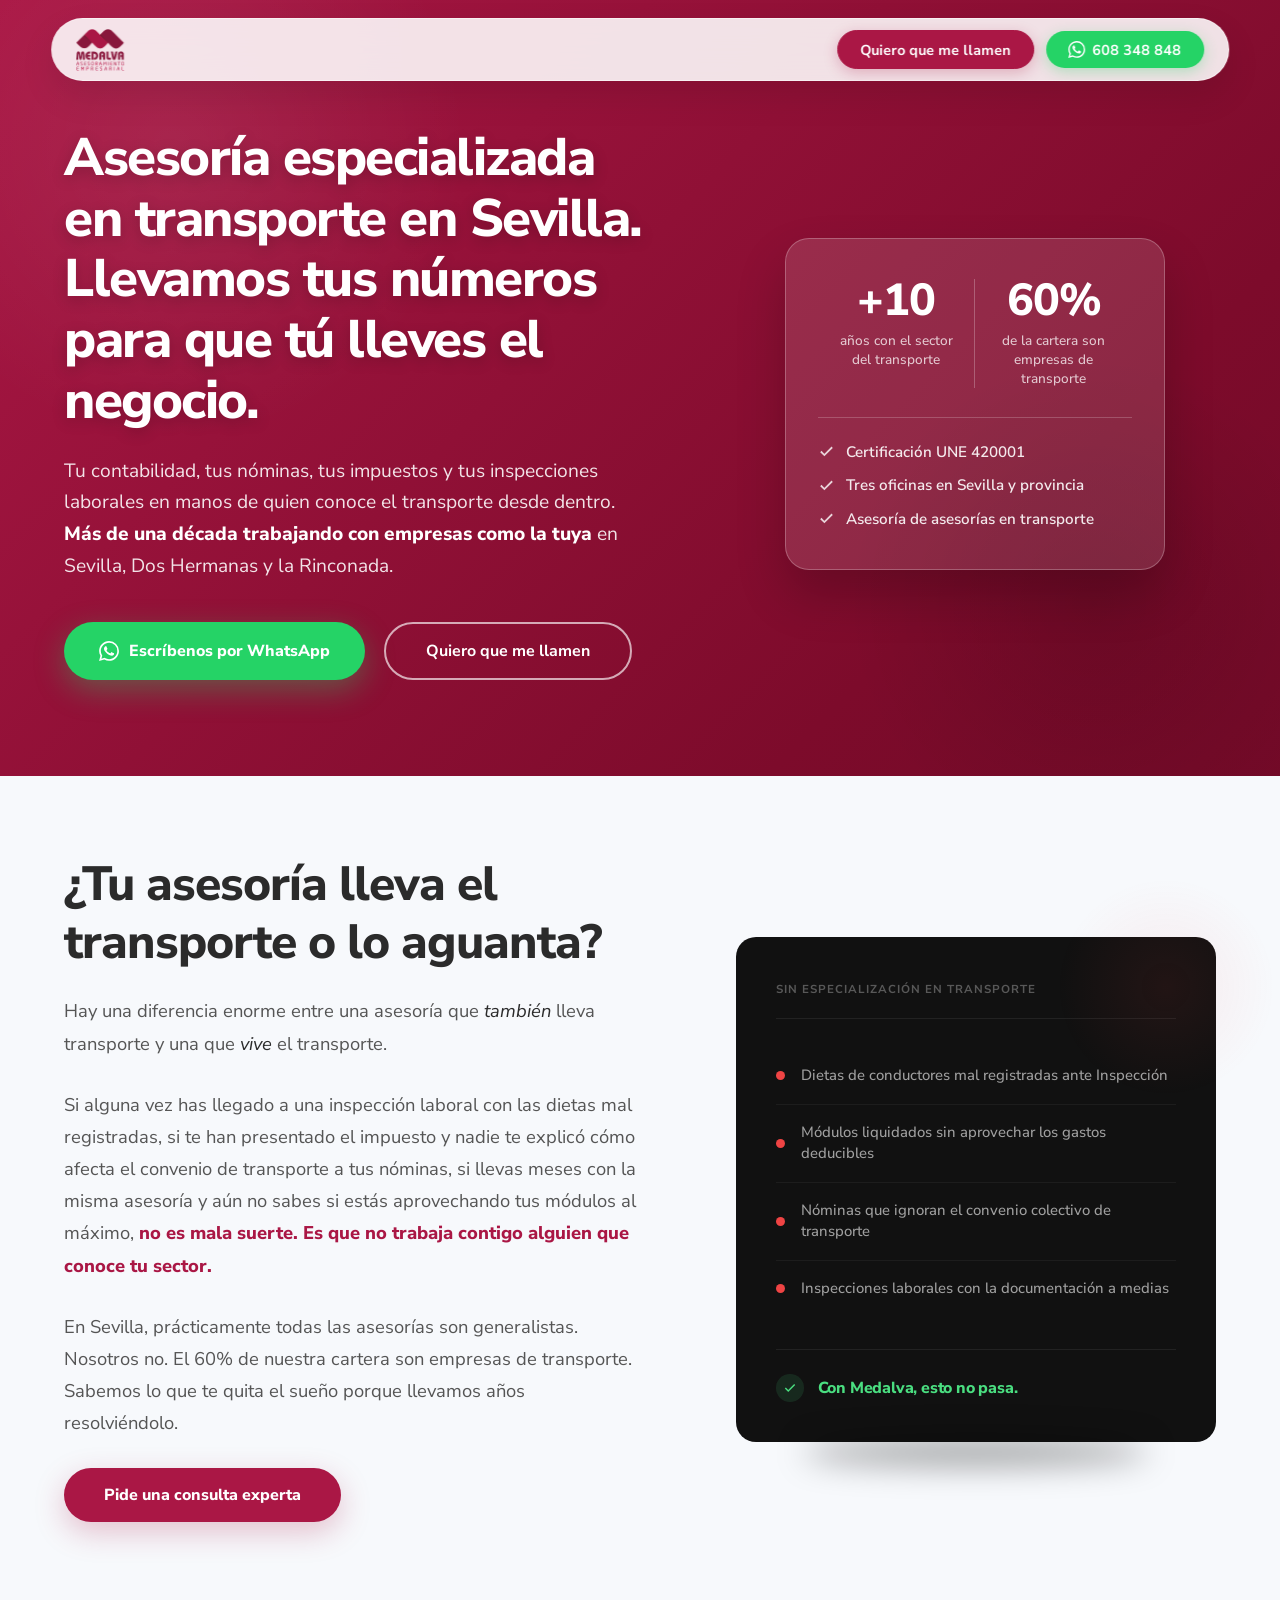
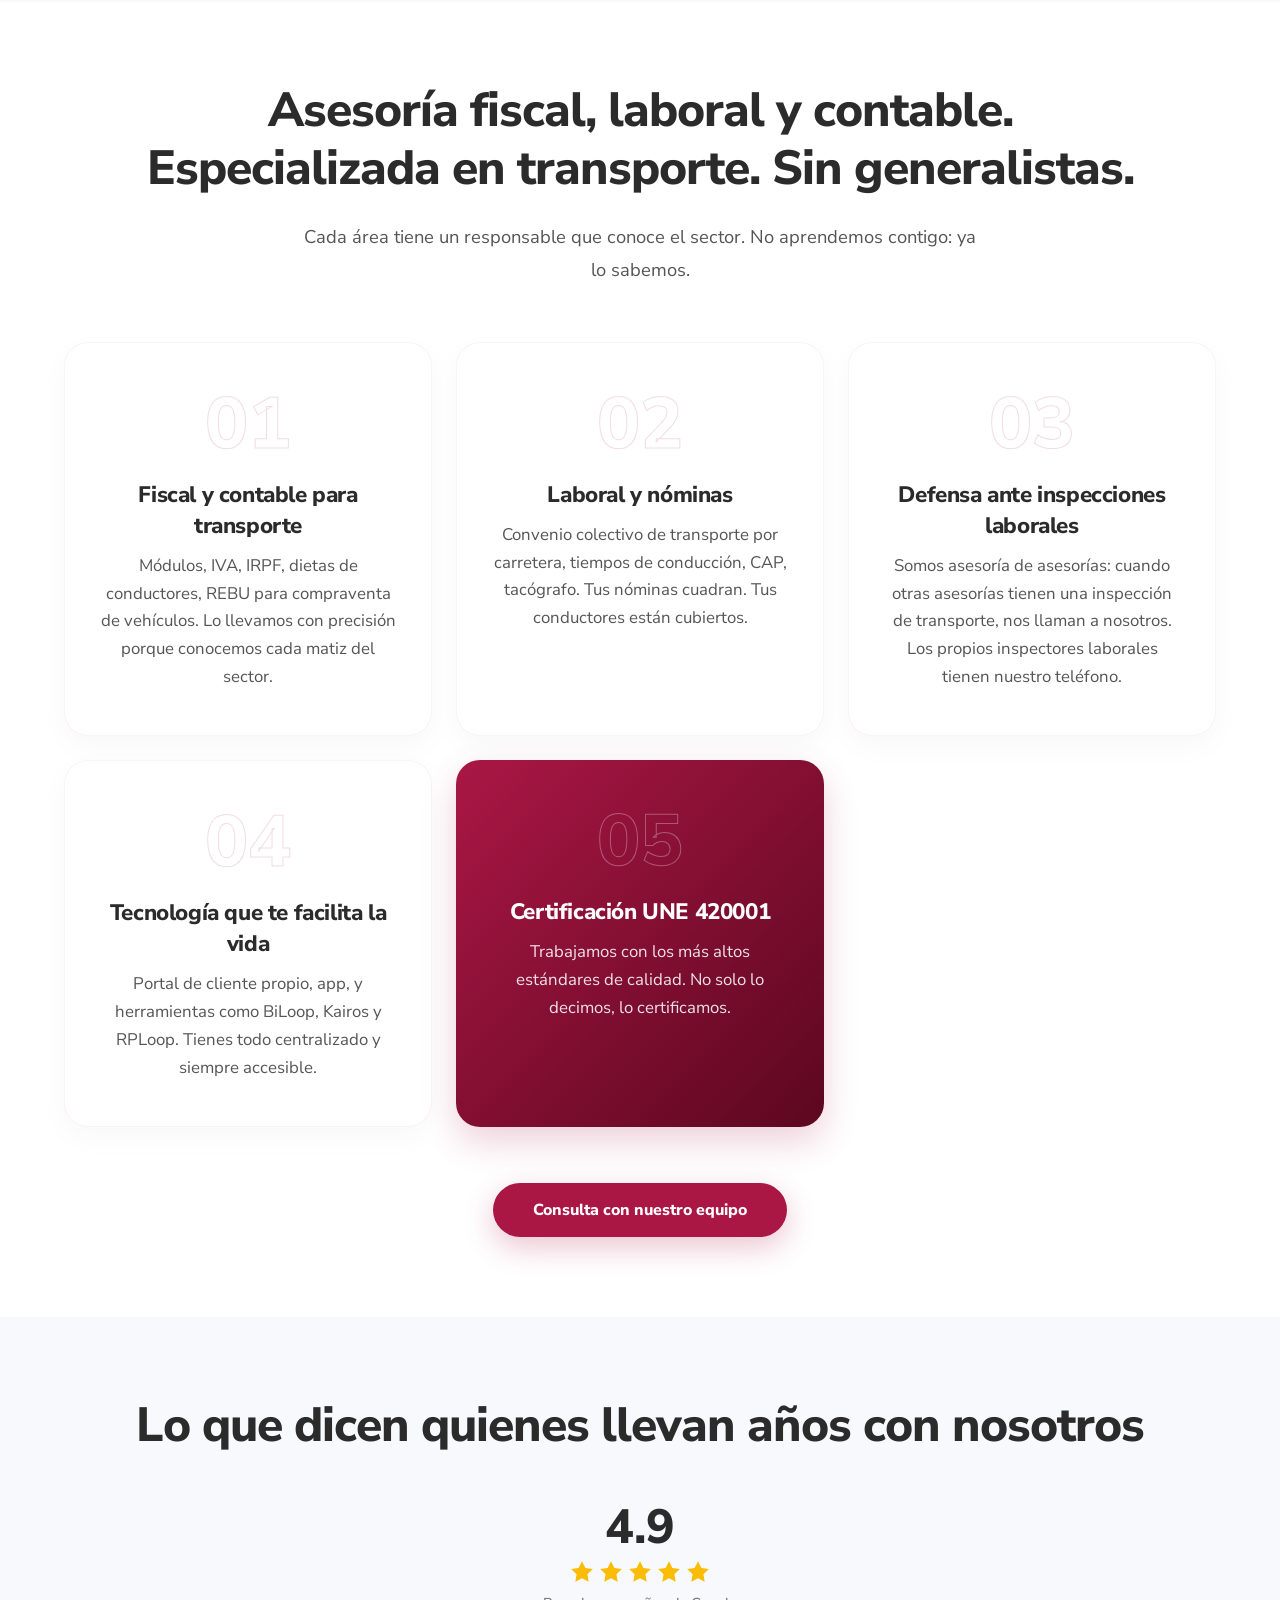
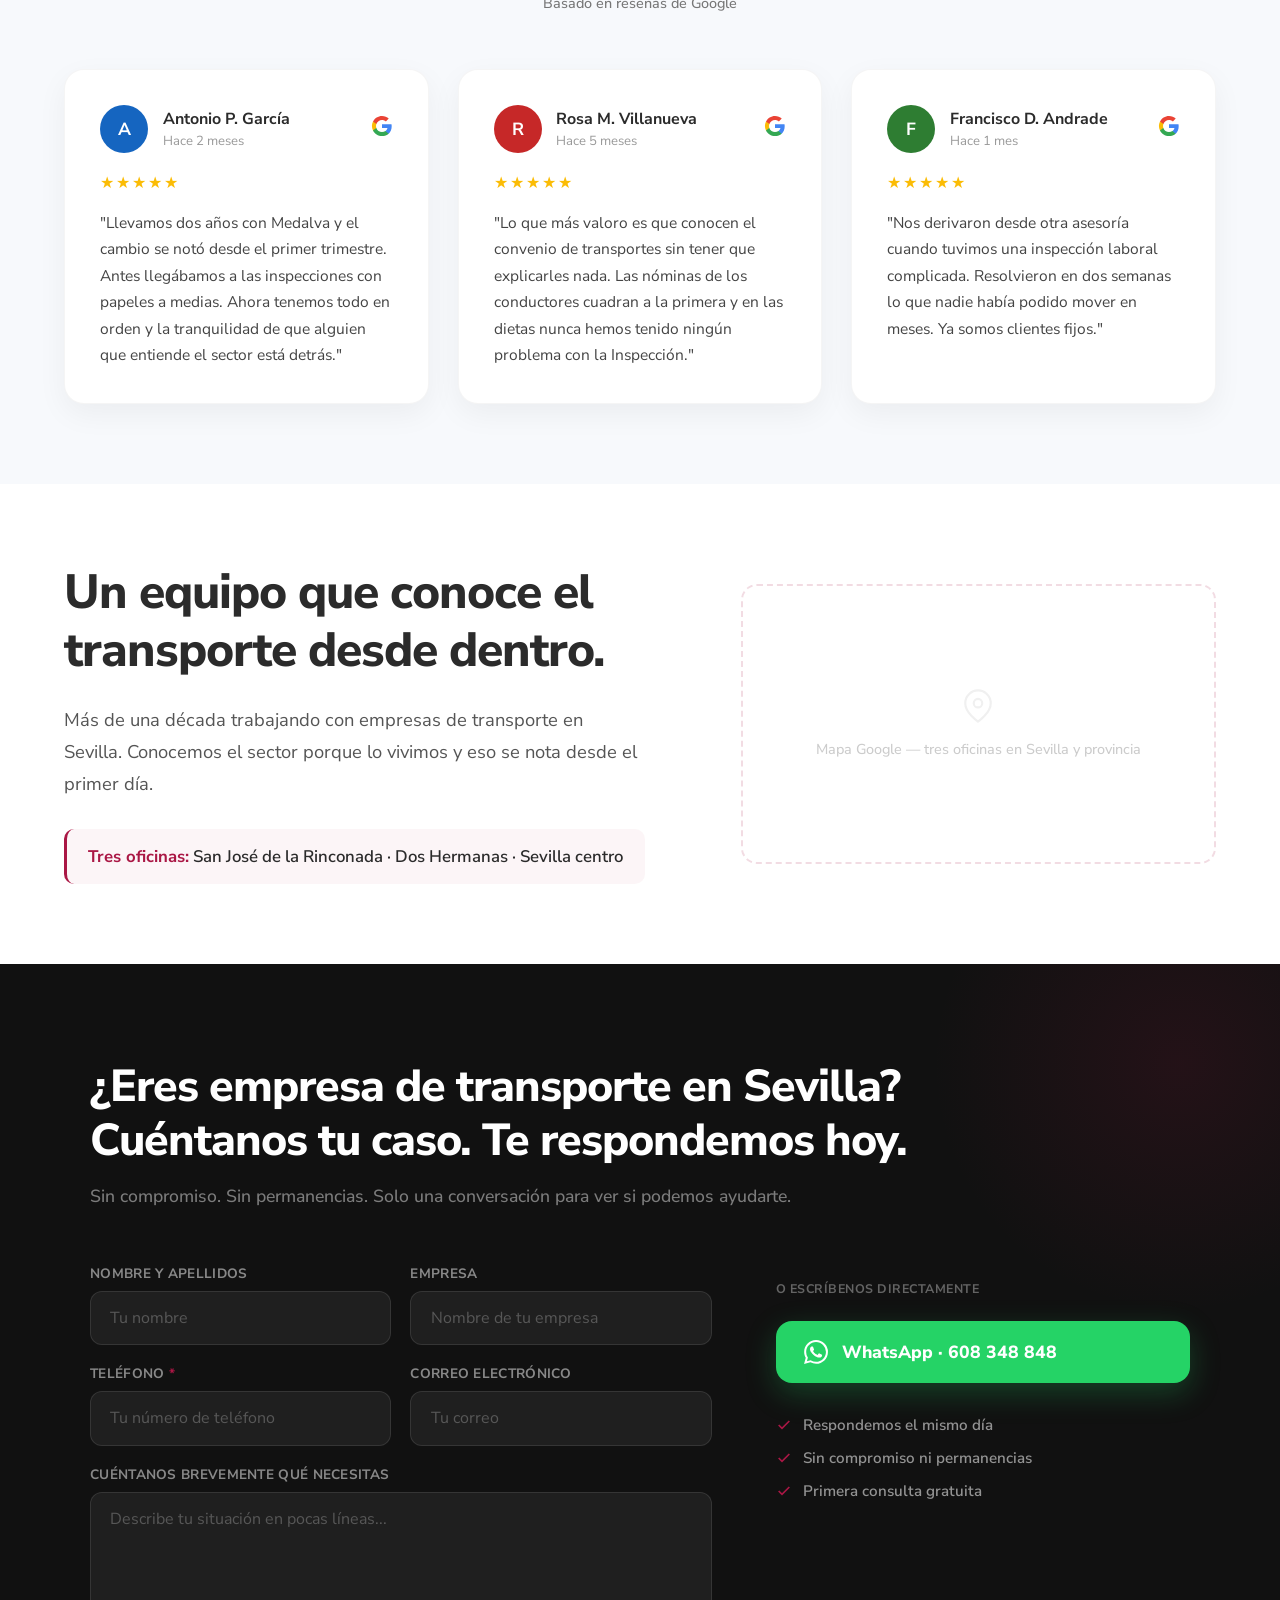
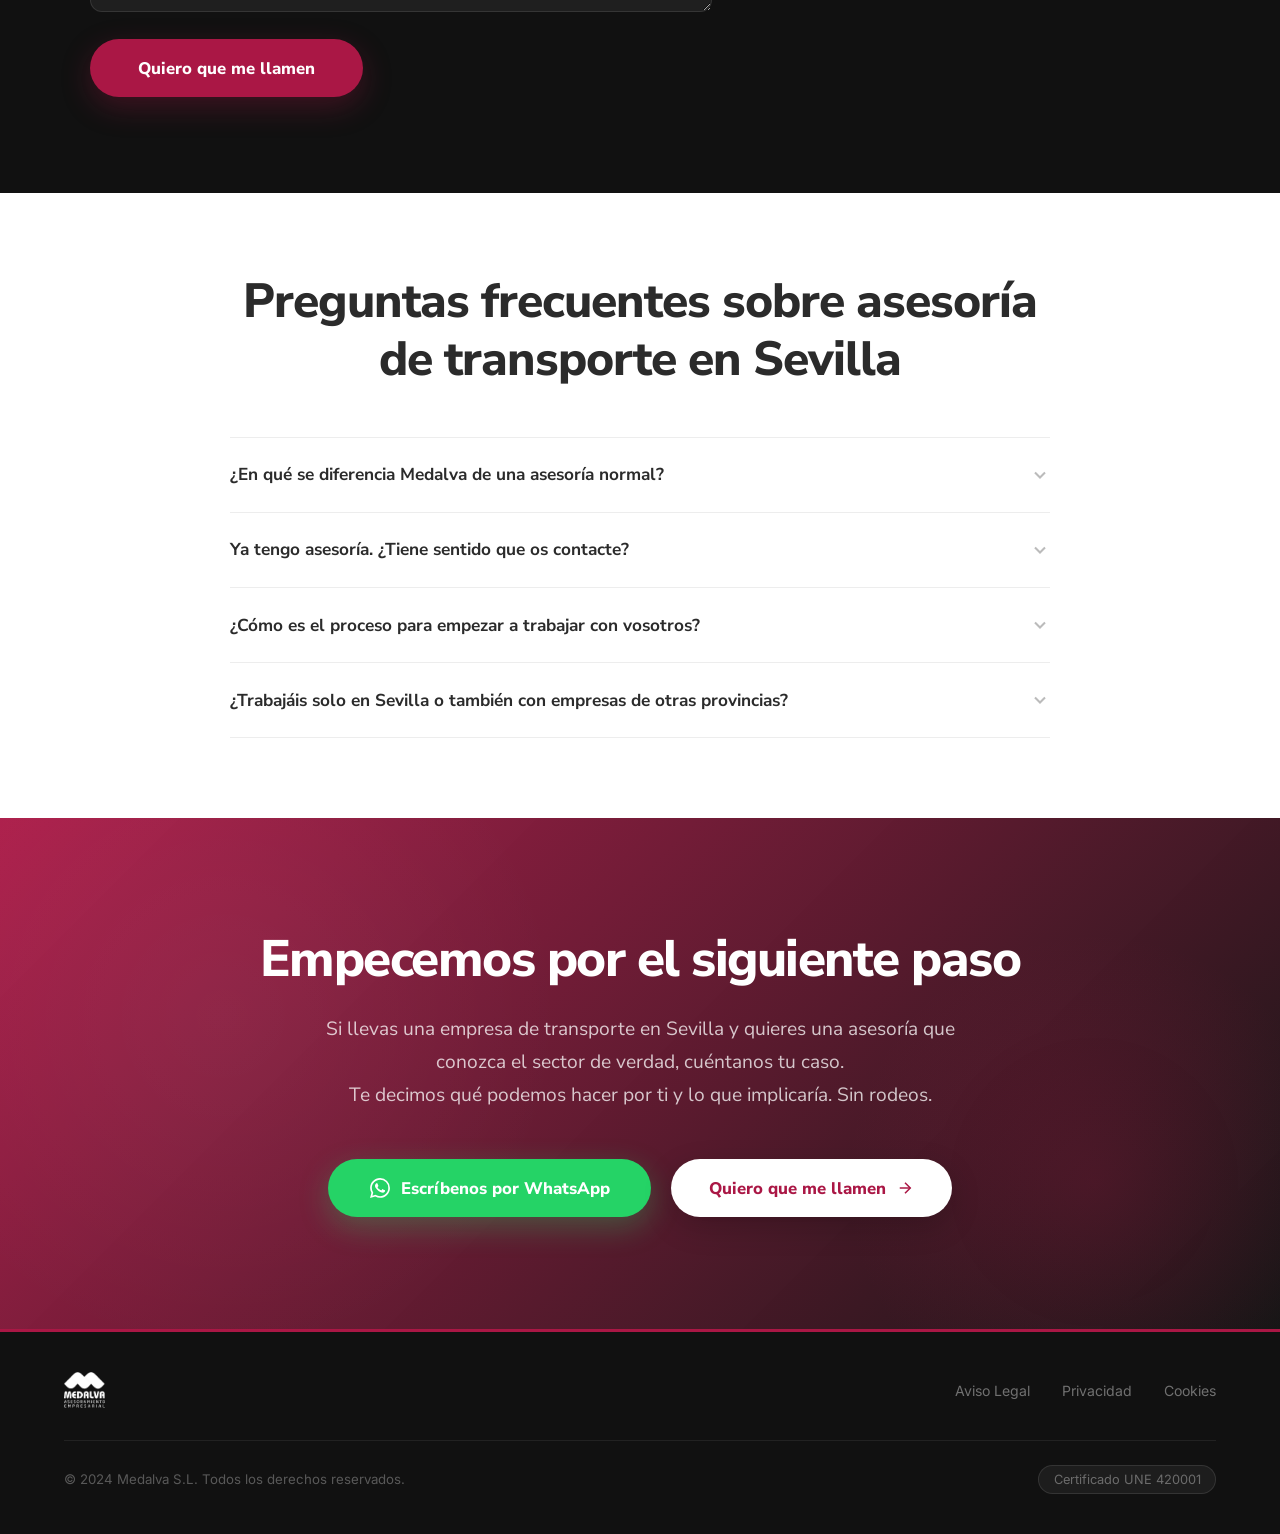
==== commit 683ae21b: "refactor: update problem section visual to a diagnostic panel and refine global CSS styling" ====
--- a/other-webs/leadmagnet-asesoria-empresas/index.html
+++ b/other-webs/leadmagnet-asesoria-empresas/index.html
@@ -105,39 +105,39 @@
                     <a href="#contacto" class="btn-primary">Pide una consulta experta</a>
                 </div>
                 <div class="intro-visual">
-                    <div class="problem-card">
-                        <div class="problem-card-label">Lo que pasa con una asesoría generalista</div>
-                        <ul class="problem-list">
-                            <li class="problem-item">
-                                <div class="problem-item-icon">
-                                    <svg viewBox="0 0 24 24" fill="none" stroke="currentColor" stroke-width="2" width="15" height="15" aria-hidden="true"><line x1="18" y1="6" x2="6" y2="18"/><line x1="6" y1="6" x2="18" y2="18"/></svg>
-                                </div>
-                                <span>Dietas de conductores mal registradas</span>
-                            </li>
-                            <li class="problem-item">
-                                <div class="problem-item-icon">
-                                    <svg viewBox="0 0 24 24" fill="none" stroke="currentColor" stroke-width="2" width="15" height="15" aria-hidden="true"><line x1="18" y1="6" x2="6" y2="18"/><line x1="6" y1="6" x2="18" y2="18"/></svg>
-                                </div>
-                                <span>Módulos sin aprovechar al máximo</span>
-                            </li>
-                            <li class="problem-item">
-                                <div class="problem-item-icon">
-                                    <svg viewBox="0 0 24 24" fill="none" stroke="currentColor" stroke-width="2" width="15" height="15" aria-hidden="true"><line x1="18" y1="6" x2="6" y2="18"/><line x1="6" y1="6" x2="18" y2="18"/></svg>
-                                </div>
-                                <span>Nóminas sin ajuste al convenio de transporte</span>
-                            </li>
-                            <li class="problem-item">
-                                <div class="problem-item-icon">
-                                    <svg viewBox="0 0 24 24" fill="none" stroke="currentColor" stroke-width="2" width="15" height="15" aria-hidden="true"><line x1="18" y1="6" x2="6" y2="18"/><line x1="6" y1="6" x2="18" y2="18"/></svg>
-                                </div>
-                                <span>Inspecciones con la documentación sin preparar</span>
+                    <div class="diagnostic-float-wrap">
+                    <div class="diagnostic-panel">
+                        <div class="diagnostic-header">
+                            <span class="diagnostic-label">Sin especialización en transporte</span>
+                        </div>
+                        <ul class="diagnostic-list">
+                            <li class="diagnostic-item" style="--delay: 0.05s">
+                                <span class="alert-dot" style="--pulse-delay: 0s"></span>
+                                <span>Dietas de conductores mal registradas ante Inspección</span>
+                            </li>
+                            <li class="diagnostic-item" style="--delay: 0.2s">
+                                <span class="alert-dot" style="--pulse-delay: 0.6s"></span>
+                                <span>Módulos liquidados sin aprovechar los gastos deducibles</span>
+                            </li>
+                            <li class="diagnostic-item" style="--delay: 0.35s">
+                                <span class="alert-dot" style="--pulse-delay: 1.2s"></span>
+                                <span>Nóminas que ignoran el convenio colectivo de transporte</span>
+                            </li>
+                            <li class="diagnostic-item" style="--delay: 0.5s">
+                                <span class="alert-dot" style="--pulse-delay: 1.8s"></span>
+                                <span>Inspecciones laborales con la documentación a medias</span>
                             </li>
                         </ul>
-                        <div class="problem-card-resolution">
-                            <svg viewBox="0 0 24 24" fill="none" stroke="currentColor" stroke-width="2.5" width="19" height="19" aria-hidden="true"><path d="M22 11.08V12a10 10 0 1 1-5.93-9.14"/><polyline points="22 4 12 14.01 9 11.01"/></svg>
-                            <span>Con Medalva, esto no pasa.</span>
-                        </div>
-                    </div>
+                        <div class="diagnostic-resolution">
+                            <div class="resolution-text">
+                                <span class="resolution-check">
+                                    <svg viewBox="0 0 24 24" fill="none" stroke="currentColor" stroke-width="2.5" width="14" height="14" aria-hidden="true"><polyline points="20 6 9 17 4 12"/></svg>
+                                </span>
+                                Con Medalva, esto no pasa.
+                            </div>
+                        </div>
+                    </div>
+                    </div><!-- /.diagnostic-float-wrap -->
                 </div>
             </div>
         </section>
--- a/other-webs/leadmagnet-asesoria-empresas/style.css
+++ b/other-webs/leadmagnet-asesoria-empresas/style.css
@@ -12,13 +12,17 @@
     --section-padding: 5rem 5%;
 }
 
-*, *::before, *::after {
+*,
+*::before,
+*::after {
     margin: 0;
     padding: 0;
     box-sizing: border-box;
 }
 
-html { scroll-behavior: smooth; }
+html {
+    scroll-behavior: smooth;
+}
 
 body {
     font-family: 'Nunito Sans', sans-serif;
@@ -53,7 +57,11 @@
     border: 1px solid rgba(255, 255, 255, 0.5);
 }
 
-.logo-link { display: inline-flex; align-items: center; text-decoration: none; }
+.logo-link {
+    display: inline-flex;
+    align-items: center;
+    text-decoration: none;
+}
 
 .logo {
     height: 42px;
@@ -61,27 +69,37 @@
     object-fit: contain;
     transition: transform 0.2s ease;
 }
-.logo:hover { transform: scale(1.03); }
-
-.header-cta { display: flex; align-items: center; gap: 0.75rem; }
+
+.logo:hover {
+    transform: scale(1.03);
+}
+
+.header-cta {
+    display: flex;
+    align-items: center;
+    gap: 0.75rem;
+}
 
 .btn-header-cta {
     display: inline-block;
     padding: 0.55rem 1.4rem;
-    background-color: transparent;
-    color: var(--primary-color);
+    background-color: var(--primary-color);
+    color: white;
     text-decoration: none;
     font-weight: 700;
     font-size: 0.9rem;
     border-radius: 50px;
-    border: 1.5px solid rgba(170, 23, 69, 0.3);
+    border: 1.5px solid var(--primary-color);
     transition: all 0.25s ease;
     white-space: nowrap;
-}
+    box-shadow: 0 4px 14px rgba(170, 23, 69, 0.25);
+}
+
 .btn-header-cta:hover {
-    background-color: var(--primary-color);
-    color: white;
-    border-color: var(--primary-color);
+    background-color: var(--primary-hover);
+    border-color: var(--primary-hover);
+    transform: translateY(-2px);
+    box-shadow: 0 6px 20px rgba(170, 23, 69, 0.35);
 }
 
 .btn-header-wa {
@@ -99,6 +117,7 @@
     white-space: nowrap;
     box-shadow: 0 4px 14px rgba(37, 211, 102, 0.3);
 }
+
 .btn-header-wa:hover {
     background-color: #1da851;
     transform: translateY(-2px);
@@ -108,8 +127,13 @@
 /* ====================================
    UTILITIES
    ==================================== */
-.bg-light { background-color: #ffffff; }
-.text-center { text-align: center; }
+.bg-light {
+    background-color: #ffffff;
+}
+
+.text-center {
+    text-align: center;
+}
 
 .section-title {
     font-size: 3rem;
@@ -126,8 +150,16 @@
     line-height: 1.75;
     margin-bottom: 1.8rem;
 }
-.section-desc strong { color: var(--primary-color); font-weight: 800; }
-.section-desc em { font-style: italic; color: var(--text-color); }
+
+.section-desc strong {
+    color: var(--primary-color);
+    font-weight: 800;
+}
+
+.section-desc em {
+    font-style: italic;
+    color: var(--text-color);
+}
 
 /* Primary button: color primario como fondo */
 .btn-primary {
@@ -143,6 +175,7 @@
     transition: all 0.3s cubic-bezier(0.165, 0.84, 0.44, 1);
     white-space: nowrap;
 }
+
 .btn-primary:hover {
     background-color: var(--primary-hover);
     transform: translateY(-4px);
@@ -162,6 +195,7 @@
     transition: all 0.3s cubic-bezier(0.165, 0.84, 0.44, 1);
     white-space: nowrap;
 }
+
 .btn-secondary:hover {
     background-color: white;
     color: var(--primary-color);
@@ -196,6 +230,7 @@
     animation: floatOrb 25s infinite ease-in-out alternate;
     pointer-events: none;
 }
+
 .hero::after {
     content: '';
     position: absolute;
@@ -240,7 +275,11 @@
     line-height: 1.65;
     margin-bottom: 1rem;
 }
-.hero-text p strong { color: white; font-weight: 800; }
+
+.hero-text p strong {
+    color: white;
+    font-weight: 800;
+}
 
 .hero-cta-group {
     display: flex;
@@ -265,6 +304,7 @@
     transition: all 0.3s cubic-bezier(0.165, 0.84, 0.44, 1);
     white-space: nowrap;
 }
+
 .btn-hero-wa:hover {
     background-color: #1da851;
     transform: translateY(-4px);
@@ -339,6 +379,7 @@
     flex-direction: column;
     gap: 0.85rem;
 }
+
 .trust-checklist li {
     display: flex;
     align-items: center;
@@ -347,7 +388,11 @@
     font-size: 0.95rem;
     font-weight: 600;
 }
-.trust-checklist svg { flex-shrink: 0; color: rgba(255,255,255,0.8); }
+
+.trust-checklist svg {
+    flex-shrink: 0;
+    color: rgba(255, 255, 255, 0.8);
+}
 
 /* ====================================
    SECCIÓN 2 — PROBLEMA
@@ -361,78 +406,160 @@
     max-width: 1200px;
     margin: 0 auto;
     display: flex;
-    align-items: flex-start;
+    align-items: center;
     gap: 6rem;
 }
 
-.intro-content { flex: 1.2; }
-.intro-visual { flex: 1; }
-
-.problem-card {
-    background: white;
+.intro-content {
+    flex: 1.2;
+}
+
+.intro-visual {
+    flex: 1;
+}
+
+/* Diagnostic Panel — float wrapper */
+.diagnostic-float-wrap {
+    position: sticky;
+    top: 120px;
+}
+
+.diagnostic-float-wrap::after {
+    content: '';
+    display: block;
+    position: absolute;
+    bottom: -22px;
+    left: 14%;
+    right: 14%;
+    height: 24px;
+    background: rgba(0, 0, 0, 0.4);
+    border-radius: 50%;
+    filter: blur(16px);
+    animation: shadowPulse 4s ease-in-out infinite;
+    pointer-events: none;
+}
+
+.diagnostic-panel {
+    background: #111;
     border-radius: 20px;
     padding: 2.5rem;
-    box-shadow: 0 15px 40px rgba(0, 0, 0, 0.06);
-    border: 1px solid rgba(0, 0, 0, 0.05);
-    position: sticky;
-    top: 120px;
-}
-
-.problem-card-label {
-    font-size: 0.78rem;
+    overflow: hidden;
+    animation: cardFloat 4s ease-in-out infinite;
+}
+
+.diagnostic-panel::before {
+    content: '';
+    position: absolute;
+    top: -60px;
+    right: -60px;
+    width: 220px;
+    height: 220px;
+    background: radial-gradient(circle, rgba(239, 68, 68, 0.08), transparent 70%);
+    border-radius: 50%;
+    pointer-events: none;
+}
+
+.diagnostic-header {
+    margin-bottom: 1.8rem;
+    padding-bottom: 1.2rem;
+    border-bottom: 1px solid rgba(255, 255, 255, 0.07);
+}
+
+.diagnostic-label {
+    font-size: 0.72rem;
     font-weight: 700;
-    letter-spacing: 0.5px;
+    letter-spacing: 1px;
     text-transform: uppercase;
-    color: #bbb;
-    margin-bottom: 1.5rem;
-}
-
-.problem-list {
+    color: rgba(255, 255, 255, 0.3);
+}
+
+.diagnostic-list {
     list-style: none;
     display: flex;
     flex-direction: column;
-    gap: 0.75rem;
-    margin-bottom: 1.8rem;
-}
-
-.problem-item {
-    display: flex;
-    align-items: center;
-    gap: 0.8rem;
-    padding: 0.8rem 1rem;
-    background-color: #fef2f2;
-    border-radius: 10px;
-    border-left: 3px solid #fca5a5;
-    font-size: 0.92rem;
-    color: #6b2020;
+    margin-bottom: 2rem;
+}
+
+.diagnostic-item {
+    display: flex;
+    align-items: center;
+    gap: 1rem;
+    padding: 1.1rem 0;
+    border-bottom: 1px solid rgba(255, 255, 255, 0.05);
+    font-size: 0.93rem;
+    color: rgba(255, 255, 255, 0.6);
     font-weight: 500;
-}
-
-.problem-item-icon {
+    line-height: 1.4;
+    animation: diagSlideIn 0.6s cubic-bezier(0.16, 1, 0.3, 1) both;
+    animation-delay: var(--delay, 0s);
+}
+
+.diagnostic-item:last-child {
+    border-bottom: none;
+}
+
+.alert-dot {
+    width: 9px;
+    height: 9px;
+    background: #ef4444;
+    border-radius: 50%;
     flex-shrink: 0;
-    width: 26px;
-    height: 26px;
-    background: #fee2e2;
+    animation: alertPulse 2.5s ease infinite;
+    animation-delay: var(--pulse-delay, 0s);
+}
+
+.diagnostic-resolution {
+    padding-top: 1.5rem;
+    border-top: 1px solid rgba(255, 255, 255, 0.07);
+}
+
+.resolution-text {
+    display: flex;
+    align-items: center;
+    gap: 0.85rem;
+    font-size: 1rem;
+    font-weight: 800;
+    color: #4ade80;
+    letter-spacing: -0.2px;
+    animation: diagSlideIn 0.6s cubic-bezier(0.16, 1, 0.3, 1) both;
+    animation-delay: 0.65s;
+}
+
+.resolution-check {
+    width: 28px;
+    height: 28px;
+    background: rgba(74, 222, 128, 0.12);
     border-radius: 50%;
     display: flex;
     align-items: center;
     justify-content: center;
-    color: #ef4444;
-}
-
-.problem-card-resolution {
-    display: flex;
-    align-items: center;
-    gap: 0.85rem;
-    padding: 1rem 1.2rem;
-    background: linear-gradient(135deg, rgba(170, 23, 69, 0.07), rgba(170, 23, 69, 0.02));
-    border-radius: 12px;
-    border: 1.5px solid rgba(170, 23, 69, 0.18);
-    color: var(--primary-color);
-    font-weight: 800;
-    font-size: 1rem;
-}
-.problem-card-resolution svg { flex-shrink: 0; }
+    color: #4ade80;
+    flex-shrink: 0;
+}
+
+@keyframes diagSlideIn {
+    from {
+        opacity: 0;
+        transform: translateX(-14px);
+    }
+
+    to {
+        opacity: 1;
+        transform: translateX(0);
+    }
+}
+
+@keyframes alertPulse {
+
+    0%,
+    100% {
+        box-shadow: 0 0 0 0 rgba(239, 68, 68, 0.5);
+    }
+
+    50% {
+        box-shadow: 0 0 0 5px rgba(239, 68, 68, 0);
+    }
+}
 
 /* ====================================
    SECCIÓN 3 — SERVICIOS
@@ -441,10 +568,19 @@
     padding: var(--section-padding);
     background-color: var(--background-color);
 }
-.home-services.bg-light { background-color: #ffffff; }
-
-.services-container { max-width: 1200px; margin: 0 auto; }
-.services-header { margin-bottom: 3.5rem; }
+
+.home-services.bg-light {
+    background-color: #ffffff;
+}
+
+.services-container {
+    max-width: 1200px;
+    margin: 0 auto;
+}
+
+.services-header {
+    margin-bottom: 3.5rem;
+}
 
 .services-grid-wrapper {
     display: grid;
@@ -480,12 +616,16 @@
     transition: transform 0.4s ease;
     transform-origin: center;
 }
+
 .service-visible-card:hover {
     transform: translateY(-10px);
     box-shadow: 0 20px 40px rgba(170, 23, 69, 0.1);
     border-color: rgba(170, 23, 69, 0.15);
 }
-.service-visible-card:hover::before { transform: scaleX(1); }
+
+.service-visible-card:hover::before {
+    transform: scaleX(1);
+}
 
 .svc-number {
     font-size: 4.5rem;
@@ -495,11 +635,15 @@
     line-height: 1;
     transition: all 0.4s ease;
 }
+
 .service-visible-card:hover .svc-number {
     -webkit-text-stroke: 1px var(--primary-color);
 }
 
-.svc-content { flex: 1; }
+.svc-content {
+    flex: 1;
+}
+
 .svc-content h3 {
     font-size: 1.4rem;
     font-weight: 800;
@@ -507,21 +651,43 @@
     margin-bottom: 0.7rem;
     letter-spacing: -0.4px;
 }
-.svc-content p { color: #555; font-size: 1.05rem; line-height: 1.65; }
+
+.svc-content p {
+    color: #555;
+    font-size: 1.05rem;
+    line-height: 1.65;
+}
 
 .service-visible-card.highlighted {
     background: linear-gradient(135deg, var(--primary-color) 0%, #5c0720 100%);
     border: none;
     box-shadow: 0 15px 35px rgba(170, 23, 69, 0.2);
 }
-.service-visible-card.highlighted::before { display: none; }
-.service-visible-card.highlighted .svc-number { -webkit-text-stroke: 1px rgba(255, 255, 255, 0.3); }
-.service-visible-card.highlighted:hover .svc-number { -webkit-text-stroke: 1px rgba(255, 255, 255, 0.7); }
+
+.service-visible-card.highlighted::before {
+    display: none;
+}
+
+.service-visible-card.highlighted .svc-number {
+    -webkit-text-stroke: 1px rgba(255, 255, 255, 0.3);
+}
+
+.service-visible-card.highlighted:hover .svc-number {
+    -webkit-text-stroke: 1px rgba(255, 255, 255, 0.7);
+}
+
 .service-visible-card.highlighted .svc-content h3,
-.service-visible-card.highlighted .svc-content p { color: white; }
-.service-visible-card.highlighted .svc-content p { opacity: 0.88; }
-
-.services-bottom-cta { margin-top: 3.5rem; }
+.service-visible-card.highlighted .svc-content p {
+    color: white;
+}
+
+.service-visible-card.highlighted .svc-content p {
+    opacity: 0.88;
+}
+
+.services-bottom-cta {
+    margin-top: 3.5rem;
+}
 
 /* ====================================
    SECCIÓN 4 — TESTIMONIOS
@@ -531,8 +697,14 @@
     background-color: var(--background-color);
 }
 
-.testimonials-container { max-width: 1200px; margin: 0 auto; }
-.testimonials-header { margin-bottom: 3.5rem; }
+.testimonials-container {
+    max-width: 1200px;
+    margin: 0 auto;
+}
+
+.testimonials-header {
+    margin-bottom: 3.5rem;
+}
 
 .google-rating {
     display: inline-flex;
@@ -542,9 +714,23 @@
     margin-top: 1.5rem;
 }
 
-.rating-number { font-size: 3rem; font-weight: 800; line-height: 1; color: var(--text-color); }
-.stars { display: flex; gap: 3px; }
-.rating-text { font-size: 0.9rem; color: #777; font-weight: 500; }
+.rating-number {
+    font-size: 3rem;
+    font-weight: 800;
+    line-height: 1;
+    color: var(--text-color);
+}
+
+.stars {
+    display: flex;
+    gap: 3px;
+}
+
+.rating-text {
+    font-size: 0.9rem;
+    color: #777;
+    font-weight: 500;
+}
 
 .testimonials-grid {
     display: grid;
@@ -560,6 +746,7 @@
     border: 1px solid rgba(0, 0, 0, 0.04);
     transition: transform 0.3s ease, box-shadow 0.3s ease;
 }
+
 .testimonial-card:hover {
     transform: translateY(-5px);
     box-shadow: 0 15px 40px rgba(0, 0, 0, 0.09);
@@ -585,11 +772,26 @@
     flex-shrink: 0;
 }
 
-.client-info { flex: 1; }
-.client-info h4 { font-size: 1rem; font-weight: 700; color: var(--text-color); margin-bottom: 0.15rem; }
-.review-date { font-size: 0.82rem; color: #999; }
-
-.google-icon { margin-left: auto; flex-shrink: 0; }
+.client-info {
+    flex: 1;
+}
+
+.client-info h4 {
+    font-size: 1rem;
+    font-weight: 700;
+    color: var(--text-color);
+    margin-bottom: 0.15rem;
+}
+
+.review-date {
+    font-size: 0.82rem;
+    color: #999;
+}
+
+.google-icon {
+    margin-left: auto;
+    flex-shrink: 0;
+}
 
 .review-stars-inline {
     color: #FBBC05;
@@ -616,14 +818,29 @@
     border: 2px dashed rgba(170, 23, 69, 0.15);
     color: #ccc;
 }
-.widget-placeholder--map { min-height: 280px; justify-content: center; }
-.widget-placeholder-text { font-size: 0.9rem; color: #ccc; font-weight: 500; }
+
+.widget-placeholder--map {
+    min-height: 280px;
+    justify-content: center;
+}
+
+.widget-placeholder-text {
+    font-size: 0.9rem;
+    color: #ccc;
+    font-weight: 500;
+}
 
 /* ====================================
    SECCIÓN 5 — QUIÉNES SOMOS
    ==================================== */
-.landing-about { padding: var(--section-padding); background-color: var(--background-color); }
-.landing-about.bg-light { background-color: #ffffff; }
+.landing-about {
+    padding: var(--section-padding);
+    background-color: var(--background-color);
+}
+
+.landing-about.bg-light {
+    background-color: #ffffff;
+}
 
 .about-container {
     max-width: 1200px;
@@ -632,8 +849,14 @@
     align-items: center;
     gap: 6rem;
 }
-.about-content { flex: 1.1; }
-.about-map { flex: 0.9; }
+
+.about-content {
+    flex: 1.1;
+}
+
+.about-map {
+    flex: 0.9;
+}
 
 .about-offices {
     font-size: 1.05rem;
@@ -645,7 +868,10 @@
     border-radius: 10px;
     border-left: 3px solid var(--primary-color);
 }
-.about-offices strong { color: var(--primary-color); }
+
+.about-offices strong {
+    color: var(--primary-color);
+}
 
 /* ====================================
    SECCIÓN 6 — FORMULARIO (DARK)
@@ -677,6 +903,7 @@
 .contact-heading {
     margin-bottom: 3.5rem;
 }
+
 .contact-heading h2 {
     font-size: 2.8rem;
     font-weight: 800;
@@ -685,6 +912,7 @@
     letter-spacing: -1px;
     margin-bottom: 1rem;
 }
+
 .contact-heading p {
     font-size: 1.1rem;
     color: rgba(255, 255, 255, 0.45);
@@ -723,7 +951,10 @@
     letter-spacing: 0.3px;
     text-transform: uppercase;
 }
-.form-required { color: var(--primary-color); }
+
+.form-required {
+    color: var(--primary-color);
+}
 
 .form-group input,
 .form-group textarea {
@@ -738,15 +969,23 @@
     outline: none;
     width: 100%;
 }
+
 .form-group input:focus,
 .form-group textarea:focus {
     border-color: var(--primary-color);
     background: rgba(255, 255, 255, 0.09);
     box-shadow: 0 0 0 4px rgba(170, 23, 69, 0.15);
 }
+
 .form-group input::placeholder,
-.form-group textarea::placeholder { color: rgba(255, 255, 255, 0.25); }
-.form-group textarea { resize: vertical; min-height: 110px; }
+.form-group textarea::placeholder {
+    color: rgba(255, 255, 255, 0.25);
+}
+
+.form-group textarea {
+    resize: vertical;
+    min-height: 110px;
+}
 
 .btn-submit {
     font-family: 'Nunito Sans', sans-serif;
@@ -763,6 +1002,7 @@
     align-self: flex-start;
     margin-top: 0.5rem;
 }
+
 .btn-submit:hover {
     background-color: var(--primary-hover);
     transform: translateY(-3px);
@@ -805,6 +1045,7 @@
     transition: all 0.3s ease;
     box-shadow: 0 10px 30px rgba(37, 211, 102, 0.25);
 }
+
 .btn-wa-big:hover {
     background-color: #1da851;
     transform: translateY(-3px);
@@ -818,6 +1059,7 @@
     gap: 0.8rem;
     margin-top: 0.5rem;
 }
+
 .contact-trust-list li {
     display: flex;
     align-items: center;
@@ -826,16 +1068,32 @@
     color: rgba(255, 255, 255, 0.55);
     font-weight: 600;
 }
-.contact-trust-list svg { flex-shrink: 0; color: var(--primary-color); }
+
+.contact-trust-list svg {
+    flex-shrink: 0;
+    color: var(--primary-color);
+}
 
 /* ====================================
    FAQ
    ==================================== */
-.faq-section { padding: var(--section-padding); background-color: var(--background-color); }
-.faq-section.bg-light { background-color: #ffffff; }
-
-.faq-container { max-width: 820px; margin: 0 auto; }
-.faq-header { margin-bottom: 3rem; }
+.faq-section {
+    padding: var(--section-padding);
+    background-color: var(--background-color);
+}
+
+.faq-section.bg-light {
+    background-color: #ffffff;
+}
+
+.faq-container {
+    max-width: 820px;
+    margin: 0 auto;
+}
+
+.faq-header {
+    margin-bottom: 3rem;
+}
 
 .faq-list {
     display: flex;
@@ -843,9 +1101,17 @@
     border-top: 1.5px solid rgba(0, 0, 0, 0.07);
 }
 
-.faq-item { border-bottom: 1.5px solid rgba(0, 0, 0, 0.07); }
-.faq-item summary { list-style: none; }
-.faq-item summary::-webkit-details-marker { display: none; }
+.faq-item {
+    border-bottom: 1.5px solid rgba(0, 0, 0, 0.07);
+}
+
+.faq-item summary {
+    list-style: none;
+}
+
+.faq-item summary::-webkit-details-marker {
+    display: none;
+}
 
 .faq-question {
     display: flex;
@@ -860,18 +1126,35 @@
     color: var(--text-color);
     transition: color 0.2s ease;
 }
-.faq-question:hover { color: var(--primary-color); }
-.faq-item[open] .faq-question { color: var(--primary-color); }
+
+.faq-question:hover {
+    color: var(--primary-color);
+}
+
+.faq-item[open] .faq-question {
+    color: var(--primary-color);
+}
 
 .faq-chevron {
     flex-shrink: 0;
     color: #bbb;
     transition: transform 0.3s ease, color 0.2s ease;
 }
-.faq-item[open] .faq-chevron { transform: rotate(180deg); color: var(--primary-color); }
-
-.faq-answer { padding: 0 0 1.8rem; }
-.faq-answer p { font-size: 1.05rem; color: #555; line-height: 1.75; }
+
+.faq-item[open] .faq-chevron {
+    transform: rotate(180deg);
+    color: var(--primary-color);
+}
+
+.faq-answer {
+    padding: 0 0 1.8rem;
+}
+
+.faq-answer p {
+    font-size: 1.05rem;
+    color: #555;
+    line-height: 1.75;
+}
 
 /* ====================================
    CTA FINAL
@@ -879,7 +1162,7 @@
 .landing-final-cta {
     padding: 7rem 5%;
     background: linear-gradient(135deg, rgba(170, 23, 69, 0.96) 0%, rgba(17, 17, 17, 0.98) 100%),
-                url('../../assets/img/home/home3.JPG') center/cover no-repeat;
+        url('../../assets/img/home/home3.JPG') center/cover no-repeat;
     position: relative;
     text-align: center;
     overflow: hidden;
@@ -892,10 +1175,11 @@
     left: -10%;
     width: 700px;
     height: 700px;
-    background: radial-gradient(circle, rgba(255,255,255,0.04), transparent 70%);
+    background: radial-gradient(circle, rgba(255, 255, 255, 0.04), transparent 70%);
     border-radius: 50%;
     pointer-events: none;
 }
+
 .landing-final-cta::after {
     content: '';
     position: absolute;
@@ -903,7 +1187,7 @@
     right: -5%;
     width: 500px;
     height: 500px;
-    background: radial-gradient(circle, rgba(170,23,69,0.2), transparent 70%);
+    background: radial-gradient(circle, rgba(170, 23, 69, 0.2), transparent 70%);
     border-radius: 50%;
     pointer-events: none;
 }
@@ -956,6 +1240,7 @@
     box-shadow: 0 10px 30px rgba(37, 211, 102, 0.3);
     transition: all 0.3s cubic-bezier(0.165, 0.84, 0.44, 1);
 }
+
 .btn-final-wa:hover {
     background-color: #1da851;
     transform: translateY(-4px);
@@ -976,6 +1261,7 @@
     box-shadow: 0 10px 30px rgba(0, 0, 0, 0.2);
     transition: all 0.3s cubic-bezier(0.165, 0.84, 0.44, 1);
 }
+
 .btn-final-secondary:hover {
     background-color: #111;
     color: white;
@@ -1019,117 +1305,291 @@
     display: flex;
     gap: 2rem;
 }
+
 .footer-simple-nav a {
-    color: rgba(255,255,255,0.4);
+    color: rgba(255, 255, 255, 0.4);
     text-decoration: none;
     font-size: 0.88rem;
     transition: color 0.2s ease;
 }
-.footer-simple-nav a:hover { color: rgba(255,255,255,0.8); }
+
+.footer-simple-nav a:hover {
+    color: rgba(255, 255, 255, 0.8);
+}
 
 .footer-simple-bottom {
     display: flex;
     justify-content: space-between;
     align-items: center;
     padding-top: 1.5rem;
-    border-top: 1px solid rgba(255,255,255,0.07);
+    border-top: 1px solid rgba(255, 255, 255, 0.07);
     gap: 1rem;
 }
-.footer-simple-bottom p { font-size: 0.83rem; color: rgba(255,255,255,0.3); }
+
+.footer-simple-bottom p {
+    font-size: 0.83rem;
+    color: rgba(255, 255, 255, 0.3);
+}
 
 .footer-cert {
     display: inline-block;
     padding: 0.35rem 0.9rem;
-    background: rgba(255,255,255,0.05);
-    border: 1px solid rgba(255,255,255,0.1);
+    background: rgba(255, 255, 255, 0.05);
+    border: 1px solid rgba(255, 255, 255, 0.1);
     border-radius: 20px;
     font-size: 0.8rem;
-    color: rgba(255,255,255,0.35);
+    color: rgba(255, 255, 255, 0.35);
 }
 
 /* ====================================
    ANIMACIONES
    ==================================== */
 @keyframes gradientMove {
-    0%   { background-position: 0% 50%; }
-    50%  { background-position: 100% 50%; }
-    100% { background-position: 0% 50%; }
-}
+    0% {
+        background-position: 0% 50%;
+    }
+
+    50% {
+        background-position: 100% 50%;
+    }
+
+    100% {
+        background-position: 0% 50%;
+    }
+}
+
 @keyframes floatOrb {
-    0%   { transform: translate(0, 0) scale(1); }
-    33%  { transform: translate(40px, -50px) scale(1.1); }
-    66%  { transform: translate(-30px, 30px) scale(0.9); }
-    100% { transform: translate(0, 0) scale(1); }
-}
+    0% {
+        transform: translate(0, 0) scale(1);
+    }
+
+    33% {
+        transform: translate(40px, -50px) scale(1.1);
+    }
+
+    66% {
+        transform: translate(-30px, 30px) scale(0.9);
+    }
+
+    100% {
+        transform: translate(0, 0) scale(1);
+    }
+}
+
 @keyframes floatOrbReverse {
-    0%   { transform: translate(0, 0) scale(1); }
-    33%  { transform: translate(-50px, 40px) scale(1.15); }
-    66%  { transform: translate(30px, -30px) scale(0.85); }
-    100% { transform: translate(0, 0) scale(1); }
-}
+    0% {
+        transform: translate(0, 0) scale(1);
+    }
+
+    33% {
+        transform: translate(-50px, 40px) scale(1.15);
+    }
+
+    66% {
+        transform: translate(30px, -30px) scale(0.85);
+    }
+
+    100% {
+        transform: translate(0, 0) scale(1);
+    }
+}
+
 @keyframes fadeRight {
-    from { opacity: 0; transform: translateX(-35px); }
-    to   { opacity: 1; transform: translateX(0); }
-}
+    from {
+        opacity: 0;
+        transform: translateX(-35px);
+    }
+
+    to {
+        opacity: 1;
+        transform: translateX(0);
+    }
+}
+
 @keyframes fadeLeft {
-    from { opacity: 0; transform: translateX(35px); }
-    to   { opacity: 1; transform: translateX(0); }
+    from {
+        opacity: 0;
+        transform: translateX(35px);
+    }
+
+    to {
+        opacity: 1;
+        transform: translateX(0);
+    }
+}
+
+@keyframes cardFloat {
+    0%, 100% { transform: translateY(0px); }
+    50%       { transform: translateY(-14px); }
+}
+
+@keyframes shadowPulse {
+    0%, 100% {
+        opacity: 0.4;
+        transform: scaleX(1);
+        filter: blur(16px);
+    }
+    50% {
+        opacity: 0.12;
+        transform: scaleX(0.6);
+        filter: blur(26px);
+    }
 }
 
 /* ====================================
    RESPONSIVE
    ==================================== */
 @media (max-width: 1024px) {
+
     .hero-container,
     .intro-container,
-    .about-container { gap: 4rem; }
-    .section-title { font-size: 2.6rem; }
-    .contact-heading h2 { font-size: 2.4rem; }
+    .about-container {
+        gap: 4rem;
+    }
+
+    .section-title {
+        font-size: 2.6rem;
+    }
+
+    .contact-heading h2 {
+        font-size: 2.4rem;
+    }
 }
 
 @media (max-width: 900px) {
-    .contact-body { grid-template-columns: 1fr; gap: 3rem; }
-    .btn-submit { align-self: stretch; text-align: center; }
+    .contact-body {
+        grid-template-columns: 1fr;
+        gap: 3rem;
+    }
+
+    .btn-submit {
+        align-self: stretch;
+        text-align: center;
+    }
 }
 
 @media (max-width: 768px) {
-    :root { --section-padding: 4rem 5%; }
-
-    .hero { padding: 7rem 5% 4.5rem; min-height: auto; }
-    .hero-container { flex-direction: column; text-align: center; gap: 3rem; }
-    .hero-text h1 { font-size: 2.3rem; }
-    .hero-cta-group { justify-content: center; }
-    .hero-trust { width: 100%; }
-    .trust-card { max-width: 100%; }
-
-    .intro-container { flex-direction: column-reverse; gap: 3rem; }
-    .intro-visual { width: 100%; }
-    .problem-card { position: static; }
-
-    .about-container { flex-direction: column; gap: 3rem; }
-    .about-map { width: 100%; }
-
-    .section-title { font-size: 2.1rem; letter-spacing: -0.5px; }
-    .contact-heading h2 { font-size: 2rem; }
-
-    .form-row { grid-template-columns: 1fr; }
-
-    .final-cta-container h2 { font-size: 2.4rem; }
-    .final-cta-container p { font-size: 1.05rem; }
-
-    .footer-simple-top { flex-direction: column; align-items: flex-start; gap: 1.5rem; }
-    .footer-simple-nav { flex-wrap: wrap; gap: 1.2rem; }
-
-    .btn-header-cta { display: none; }
+    :root {
+        --section-padding: 4rem 5%;
+    }
+
+    .hero {
+        padding: 7rem 5% 4.5rem;
+        min-height: auto;
+    }
+
+    .hero-container {
+        flex-direction: column;
+        text-align: center;
+        gap: 3rem;
+    }
+
+    .hero-text h1 {
+        font-size: 2.3rem;
+    }
+
+    .hero-cta-group {
+        justify-content: center;
+    }
+
+    .hero-trust {
+        width: 100%;
+    }
+
+    .trust-card {
+        max-width: 100%;
+    }
+
+    .intro-container {
+        flex-direction: column-reverse;
+        gap: 3rem;
+    }
+
+    .intro-visual {
+        width: 100%;
+    }
+
+    .diagnostic-float-wrap {
+        position: static;
+    }
+
+    .about-container {
+        flex-direction: column;
+        gap: 3rem;
+    }
+
+    .about-map {
+        width: 100%;
+    }
+
+    .section-title {
+        font-size: 2.1rem;
+        letter-spacing: -0.5px;
+    }
+
+    .contact-heading h2 {
+        font-size: 2rem;
+    }
+
+    .form-row {
+        grid-template-columns: 1fr;
+    }
+
+    .final-cta-container h2 {
+        font-size: 2.4rem;
+    }
+
+    .final-cta-container p {
+        font-size: 1.05rem;
+    }
+
+    .footer-simple-top {
+        flex-direction: column;
+        align-items: flex-start;
+        gap: 1.5rem;
+    }
+
+    .footer-simple-nav {
+        flex-wrap: wrap;
+        gap: 1.2rem;
+    }
+
+    .btn-header-cta {
+        display: none;
+    }
 }
 
 @media (max-width: 480px) {
-    #main-header { width: 95%; padding: 0.6rem 1.2rem; }
-    .hero-text h1 { font-size: 1.95rem; }
-    .section-title { font-size: 1.8rem; }
-    .final-cta-container h2 { font-size: 2rem; letter-spacing: -0.5px; }
-    .final-cta-actions { flex-direction: column; align-items: stretch; }
+    #main-header {
+        width: 95%;
+        padding: 0.6rem 1.2rem;
+    }
+
+    .hero-text h1 {
+        font-size: 1.95rem;
+    }
+
+    .section-title {
+        font-size: 1.8rem;
+    }
+
+    .final-cta-container h2 {
+        font-size: 2rem;
+        letter-spacing: -0.5px;
+    }
+
+    .final-cta-actions {
+        flex-direction: column;
+        align-items: stretch;
+    }
+
     .btn-final-wa,
-    .btn-final-secondary { justify-content: center; }
-    .footer-simple-bottom { flex-direction: column; text-align: center; }
-}
+    .btn-final-secondary {
+        justify-content: center;
+    }
+
+    .footer-simple-bottom {
+        flex-direction: column;
+        text-align: center;
+    }
+}
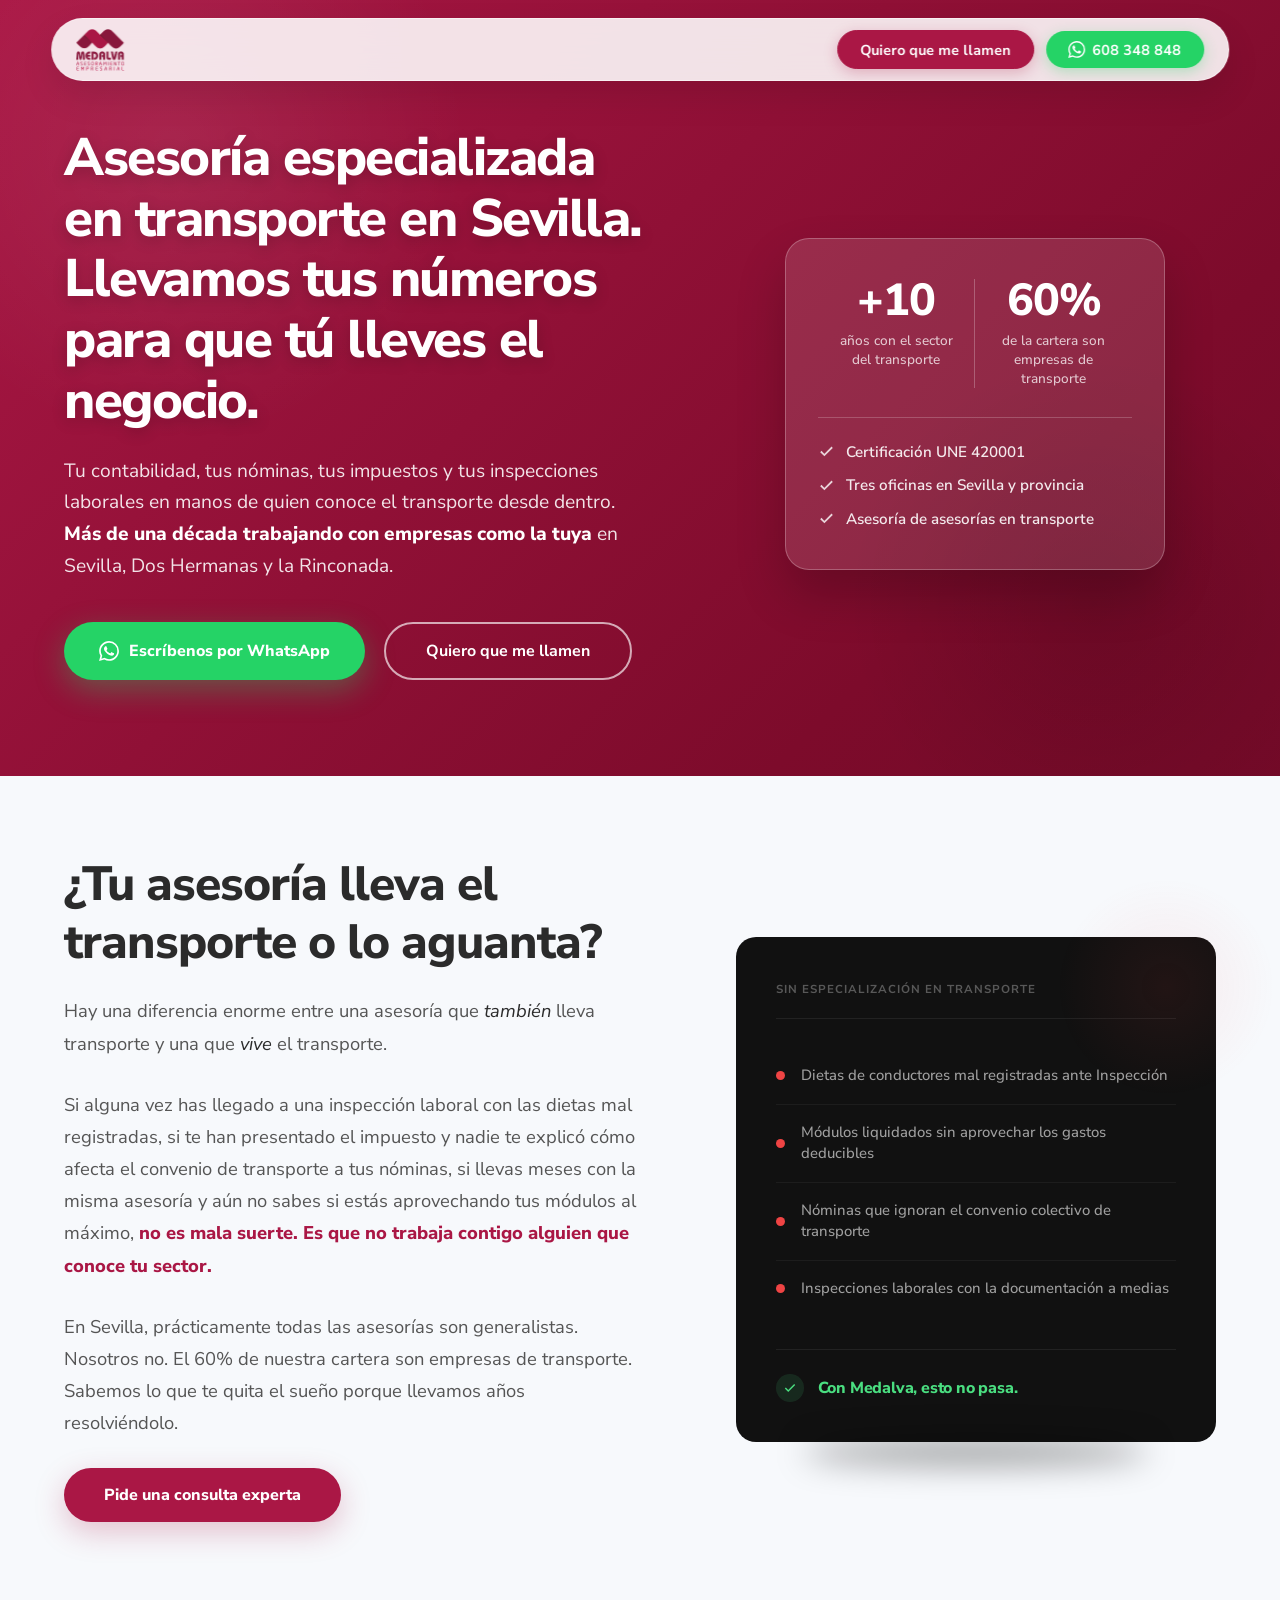
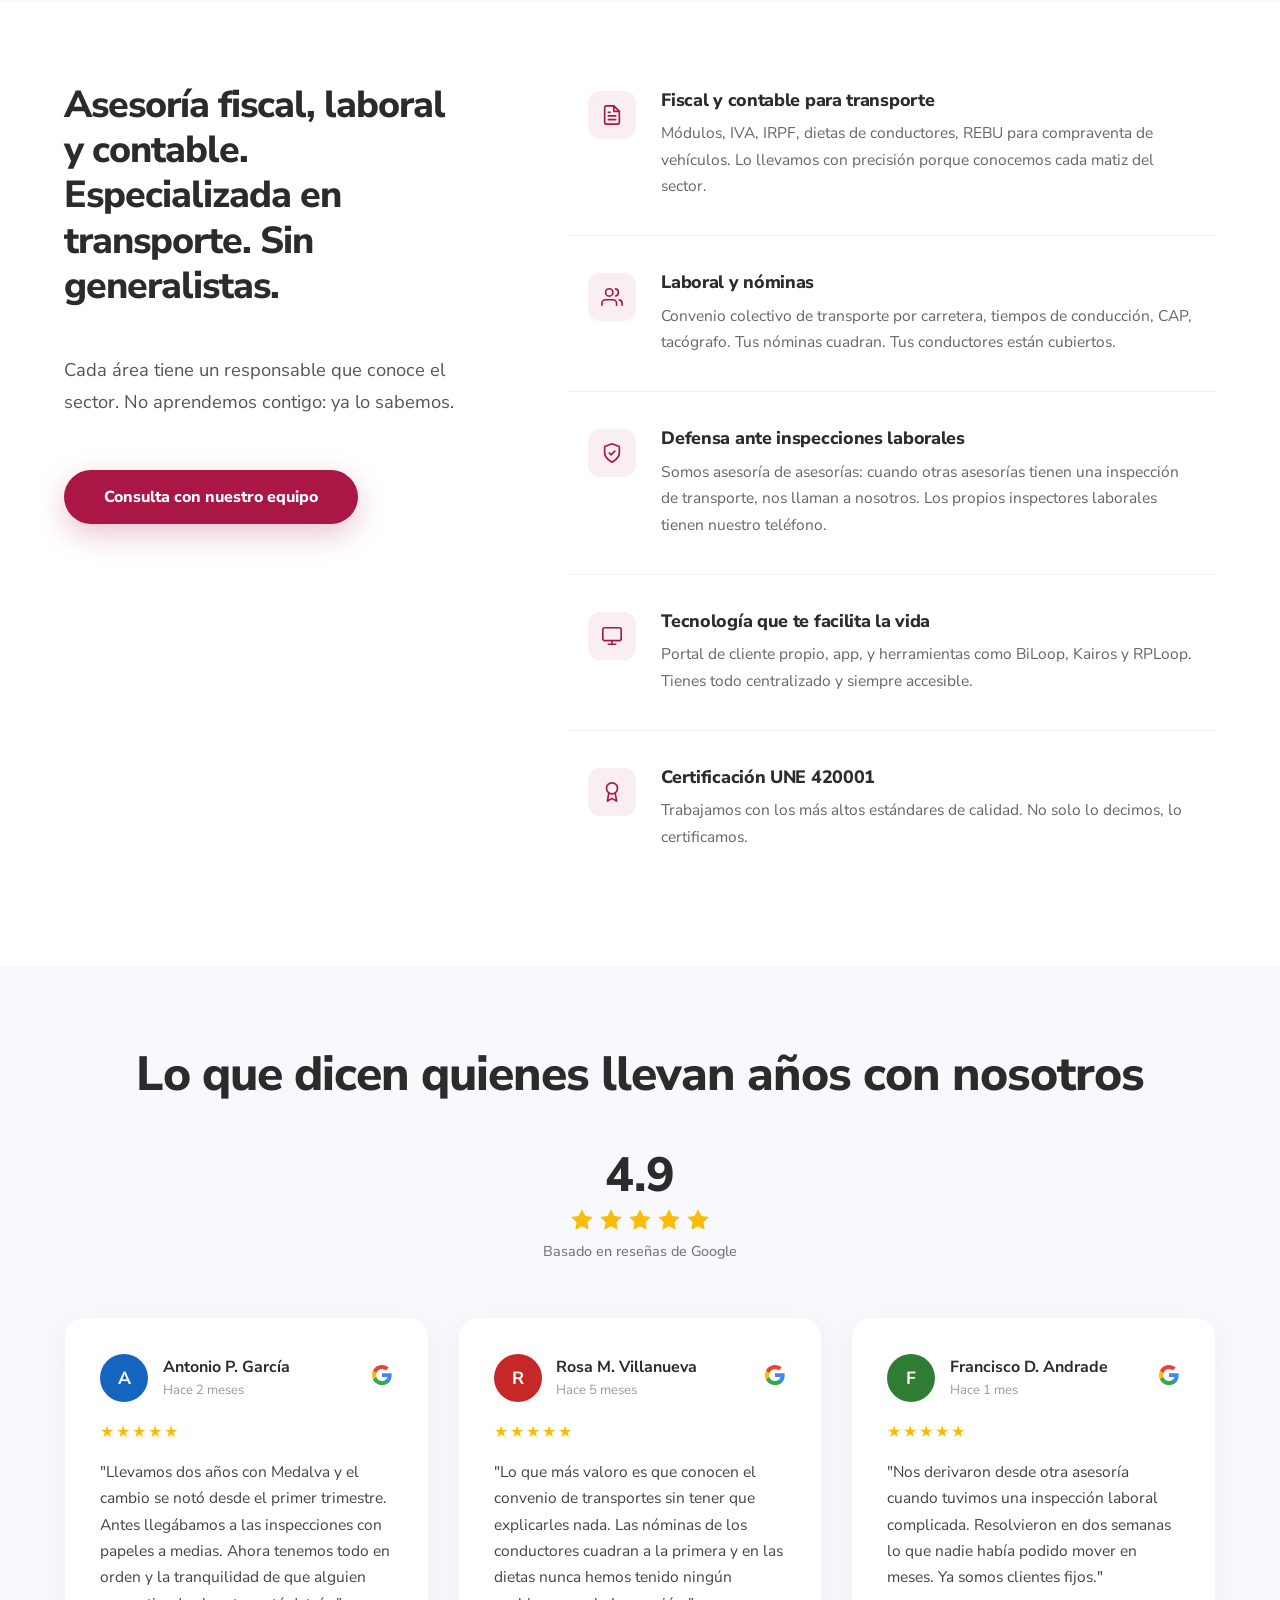
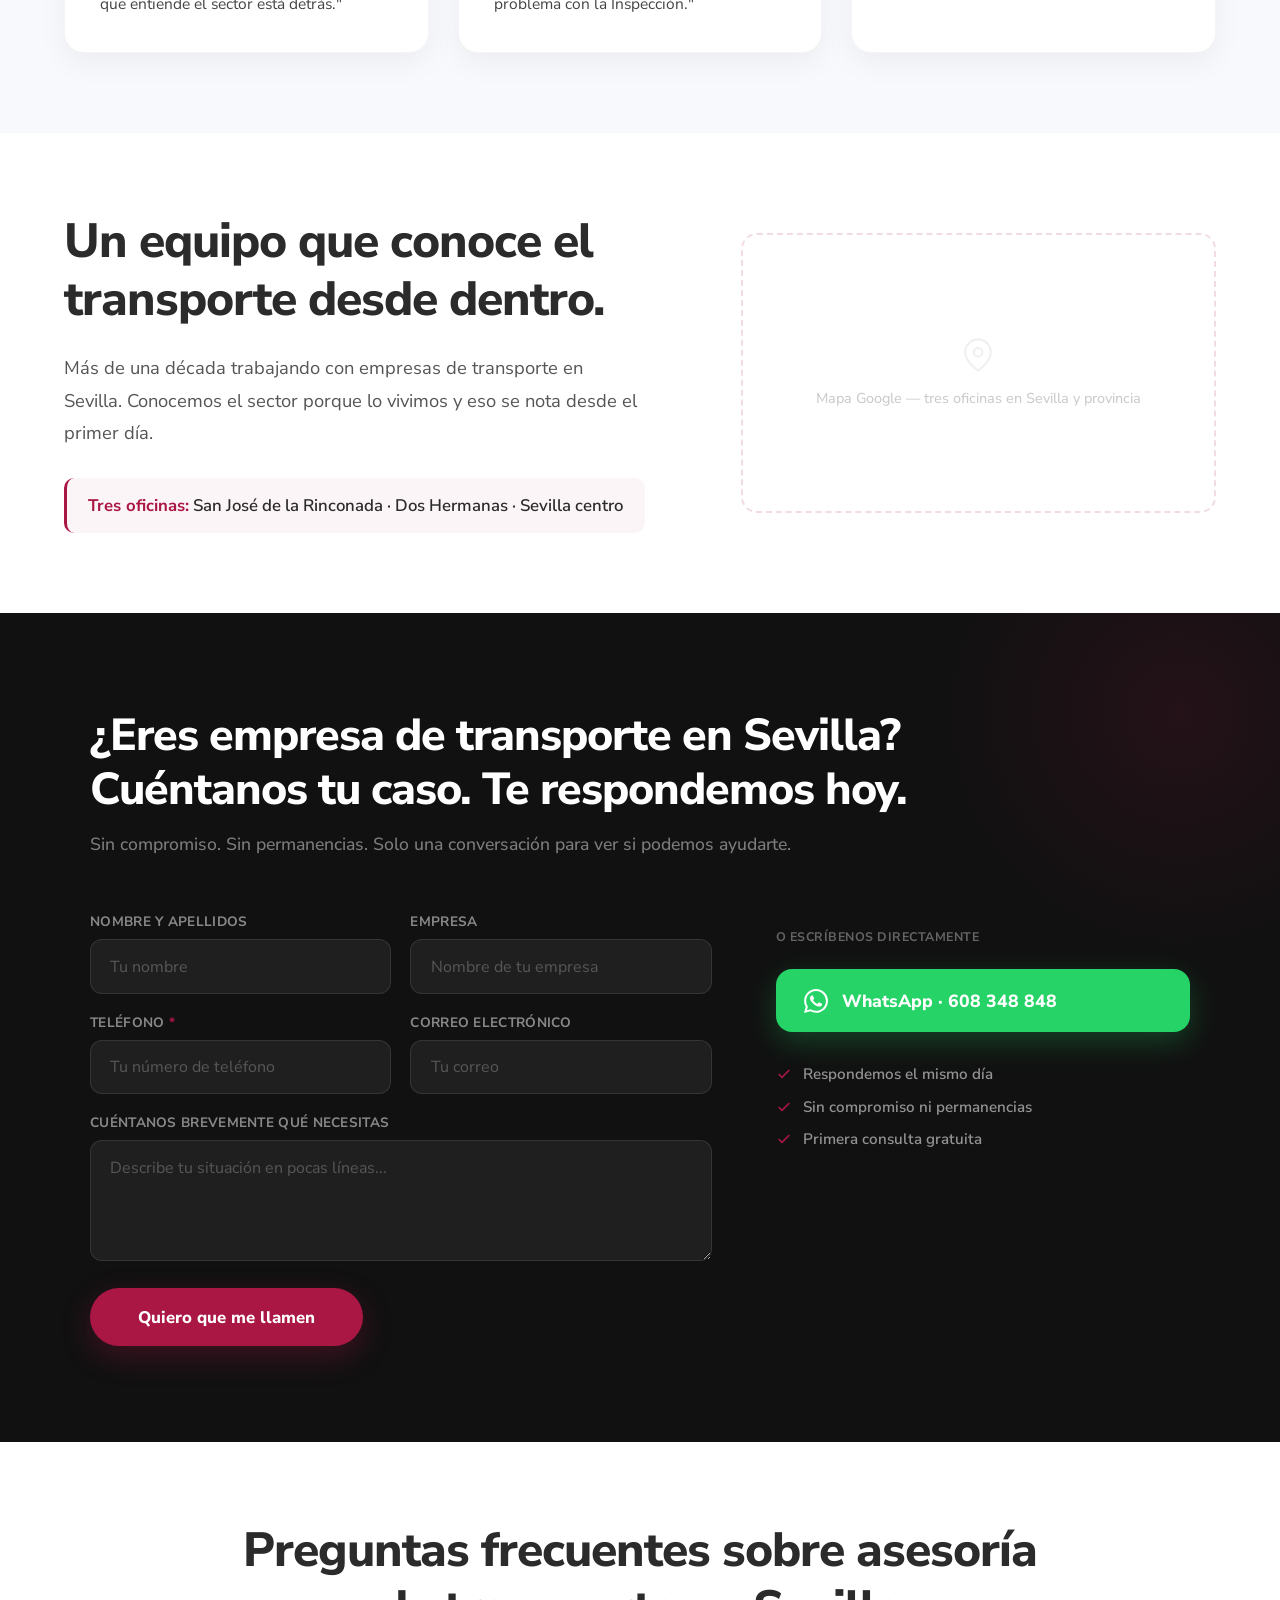
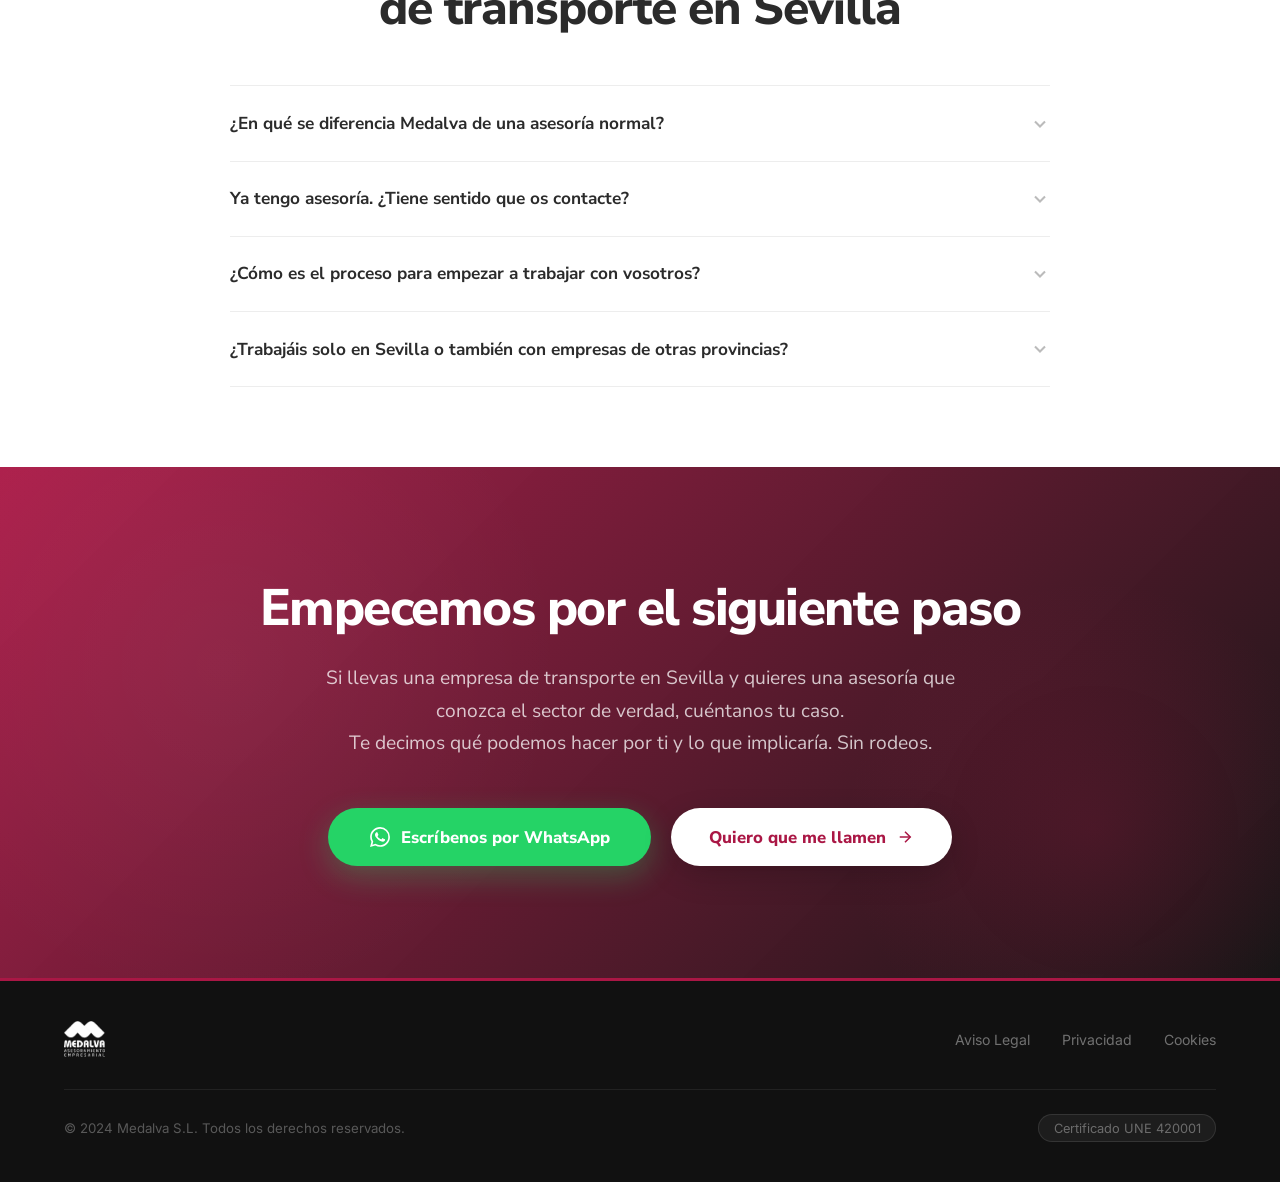
==== commit 29e1cb6f: "refactor: redesign services section layout with side-by-side intro and vertical list component" ====
--- a/other-webs/leadmagnet-asesoria-empresas/index.html
+++ b/other-webs/leadmagnet-asesoria-empresas/index.html
@@ -143,57 +143,86 @@
         </section>
 
         <!-- SECCIÓN 3 — LA SOLUCIÓN / SERVICIOS -->
-        <section class="home-services bg-light" id="servicios">
-            <div class="services-container">
-                <div class="services-header text-center">
+        <section class="services-section" id="servicios">
+            <div class="services-section-inner">
+                <div class="services-intro">
                     <h2 class="section-title">Asesoría fiscal, laboral y contable.<br>Especializada en transporte. Sin generalistas.</h2>
-                    <p class="section-desc" style="max-width: 680px; margin: 0 auto 3.5rem;">
-                        Cada área tiene un responsable que conoce el sector. No aprendemos contigo: ya lo sabemos.
-                    </p>
-                </div>
-                <div class="services-grid-wrapper">
-                    <div class="service-visible-card">
-                        <div class="svc-number">01</div>
-                        <div class="svc-content">
+                    <p class="section-desc">Cada área tiene un responsable que conoce el sector. No aprendemos contigo: ya lo sabemos.</p>
+                    <a href="#contacto" class="btn-primary">Consulta con nuestro equipo</a>
+                </div>
+                <div class="services-list">
+
+                    <div class="svc-row">
+                        <div class="svc-icon" aria-hidden="true">
+                            <svg viewBox="0 0 24 24" fill="none" stroke="currentColor" stroke-width="1.8" stroke-linecap="round" stroke-linejoin="round" width="22" height="22">
+                                <path d="M14 2H6a2 2 0 0 0-2 2v16a2 2 0 0 0 2 2h12a2 2 0 0 0 2-2V8z"/>
+                                <polyline points="14 2 14 8 20 8"/>
+                                <line x1="16" y1="13" x2="8" y2="13"/>
+                                <line x1="16" y1="17" x2="8" y2="17"/>
+                                <line x1="10" y1="9" x2="8" y2="9"/>
+                            </svg>
+                        </div>
+                        <div class="svc-body">
                             <h3>Fiscal y contable para transporte</h3>
-                            <p>Módulos, IVA, IRPF, dietas de conductores, REBU para compraventa de vehículos. Lo
-                                llevamos con precisión porque conocemos cada matiz del sector.</p>
-                        </div>
-                    </div>
-                    <div class="service-visible-card">
-                        <div class="svc-number">02</div>
-                        <div class="svc-content">
+                            <p>Módulos, IVA, IRPF, dietas de conductores, REBU para compraventa de vehículos. Lo llevamos con precisión porque conocemos cada matiz del sector.</p>
+                        </div>
+                    </div>
+
+                    <div class="svc-row">
+                        <div class="svc-icon" aria-hidden="true">
+                            <svg viewBox="0 0 24 24" fill="none" stroke="currentColor" stroke-width="1.8" stroke-linecap="round" stroke-linejoin="round" width="22" height="22">
+                                <path d="M17 21v-2a4 4 0 0 0-4-4H5a4 4 0 0 0-4 4v2"/>
+                                <circle cx="9" cy="7" r="4"/>
+                                <path d="M23 21v-2a4 4 0 0 0-3-3.87"/>
+                                <path d="M16 3.13a4 4 0 0 1 0 7.75"/>
+                            </svg>
+                        </div>
+                        <div class="svc-body">
                             <h3>Laboral y nóminas</h3>
-                            <p>Convenio colectivo de transporte por carretera, tiempos de conducción, CAP, tacógrafo.
-                                Tus nóminas cuadran. Tus conductores están cubiertos.</p>
-                        </div>
-                    </div>
-                    <div class="service-visible-card">
-                        <div class="svc-number">03</div>
-                        <div class="svc-content">
+                            <p>Convenio colectivo de transporte por carretera, tiempos de conducción, CAP, tacógrafo. Tus nóminas cuadran. Tus conductores están cubiertos.</p>
+                        </div>
+                    </div>
+
+                    <div class="svc-row">
+                        <div class="svc-icon" aria-hidden="true">
+                            <svg viewBox="0 0 24 24" fill="none" stroke="currentColor" stroke-width="1.8" stroke-linecap="round" stroke-linejoin="round" width="22" height="22">
+                                <path d="M12 22s8-4 8-10V5l-8-3-8 3v7c0 6 8 10 8 10z"/>
+                                <polyline points="9 12 11 14 15 10"/>
+                            </svg>
+                        </div>
+                        <div class="svc-body">
                             <h3>Defensa ante inspecciones laborales</h3>
-                            <p>Somos asesoría de asesorías: cuando otras asesorías tienen una inspección de transporte,
-                                nos llaman a nosotros. Los propios inspectores laborales tienen nuestro teléfono.</p>
-                        </div>
-                    </div>
-                    <div class="service-visible-card">
-                        <div class="svc-number">04</div>
-                        <div class="svc-content">
+                            <p>Somos asesoría de asesorías: cuando otras asesorías tienen una inspección de transporte, nos llaman a nosotros. Los propios inspectores laborales tienen nuestro teléfono.</p>
+                        </div>
+                    </div>
+
+                    <div class="svc-row">
+                        <div class="svc-icon" aria-hidden="true">
+                            <svg viewBox="0 0 24 24" fill="none" stroke="currentColor" stroke-width="1.8" stroke-linecap="round" stroke-linejoin="round" width="22" height="22">
+                                <rect x="2" y="3" width="20" height="14" rx="2" ry="2"/>
+                                <line x1="8" y1="21" x2="16" y2="21"/>
+                                <line x1="12" y1="17" x2="12" y2="21"/>
+                            </svg>
+                        </div>
+                        <div class="svc-body">
                             <h3>Tecnología que te facilita la vida</h3>
-                            <p>Portal de cliente propio, app, y herramientas como BiLoop, Kairos y RPLoop. Tienes todo
-                                centralizado y siempre accesible.</p>
-                        </div>
-                    </div>
-                    <div class="service-visible-card highlighted">
-                        <div class="svc-number">05</div>
-                        <div class="svc-content">
+                            <p>Portal de cliente propio, app, y herramientas como BiLoop, Kairos y RPLoop. Tienes todo centralizado y siempre accesible.</p>
+                        </div>
+                    </div>
+
+                    <div class="svc-row">
+                        <div class="svc-icon" aria-hidden="true">
+                            <svg viewBox="0 0 24 24" fill="none" stroke="currentColor" stroke-width="1.8" stroke-linecap="round" stroke-linejoin="round" width="22" height="22">
+                                <circle cx="12" cy="8" r="6"/>
+                                <path d="M15.477 12.89L17 22l-5-3-5 3 1.523-9.11"/>
+                            </svg>
+                        </div>
+                        <div class="svc-body">
                             <h3>Certificación UNE 420001</h3>
                             <p>Trabajamos con los más altos estándares de calidad. No solo lo decimos, lo certificamos.</p>
                         </div>
                     </div>
-                </div>
-                <div class="services-bottom-cta text-center">
-                    <a href="#contacto" class="btn-primary">Consulta con nuestro equipo</a>
+
                 </div>
             </div>
         </section>
--- a/other-webs/leadmagnet-asesoria-empresas/style.css
+++ b/other-webs/leadmagnet-asesoria-empresas/style.css
@@ -564,130 +564,94 @@
 /* ====================================
    SECCIÓN 3 — SERVICIOS
    ==================================== */
-.home-services {
+.services-section {
     padding: var(--section-padding);
-    background-color: var(--background-color);
-}
-
-.home-services.bg-light {
     background-color: #ffffff;
 }
 
-.services-container {
+.services-section-inner {
     max-width: 1200px;
     margin: 0 auto;
-}
-
-.services-header {
-    margin-bottom: 3.5rem;
-}
-
-.services-grid-wrapper {
     display: grid;
-    grid-template-columns: repeat(auto-fit, minmax(300px, 1fr));
-    gap: 1.5rem;
-}
-
-.service-visible-card {
-    background: white;
-    border-radius: 24px;
-    padding: 2.8rem 2rem;
+    grid-template-columns: 1fr 1.65fr;
+    gap: 7rem;
+    align-items: start;
+}
+
+.services-intro {
+    position: sticky;
+    top: 120px;
     display: flex;
     flex-direction: column;
-    text-align: center;
-    align-items: center;
-    gap: 1.2rem;
-    box-shadow: 0 10px 30px rgba(0, 0, 0, 0.03);
-    border: 1px solid rgba(170, 23, 69, 0.05);
-    transition: all 0.4s cubic-bezier(0.165, 0.84, 0.44, 1);
-    position: relative;
-    overflow: hidden;
-}
-
-.service-visible-card::before {
-    content: '';
-    position: absolute;
-    left: 0;
-    top: 0;
-    width: 100%;
-    height: 5px;
-    background: var(--primary-color);
-    transform: scaleX(0);
-    transition: transform 0.4s ease;
-    transform-origin: center;
-}
-
-.service-visible-card:hover {
-    transform: translateY(-10px);
-    box-shadow: 0 20px 40px rgba(170, 23, 69, 0.1);
-    border-color: rgba(170, 23, 69, 0.15);
-}
-
-.service-visible-card:hover::before {
-    transform: scaleX(1);
-}
-
-.svc-number {
-    font-size: 4.5rem;
-    font-weight: 800;
-    color: transparent;
-    -webkit-text-stroke: 1px rgba(170, 23, 69, 0.15);
-    line-height: 1;
-    transition: all 0.4s ease;
-}
-
-.service-visible-card:hover .svc-number {
-    -webkit-text-stroke: 1px var(--primary-color);
-}
-
-.svc-content {
-    flex: 1;
-}
-
-.svc-content h3 {
-    font-size: 1.4rem;
+    align-items: flex-start;
+    gap: 1.4rem;
+}
+
+.services-intro .section-title {
+    font-size: 2.35rem;
+}
+
+.services-list {
+    display: flex;
+    flex-direction: column;
+}
+
+.svc-row {
+    display: grid;
+    grid-template-columns: 48px 1fr;
+    gap: 1.6rem;
+    padding: 2.2rem 1.2rem;
+    border-bottom: 1.5px solid rgba(0, 0, 0, 0.06);
+    transition: background 0.2s ease;
+}
+
+.svc-row:first-child {
+    padding-top: 0.4rem;
+}
+
+.svc-row:last-child {
+    border-bottom: none;
+}
+
+.svc-row:hover {
+    background: rgba(0, 0, 0, 0.018);
+    border-radius: 14px;
+}
+
+.svc-icon {
+    width: 48px;
+    height: 48px;
+    border-radius: 12px;
+    background: rgba(170, 23, 69, 0.07);
+    display: flex;
+    align-items: center;
+    justify-content: center;
+    color: var(--primary-color);
+    flex-shrink: 0;
+    margin-top: 2px;
+    transition: background 0.25s ease, transform 0.25s ease;
+}
+
+.svc-row:hover .svc-icon {
+    background: rgba(170, 23, 69, 0.13);
+    transform: scale(1.06);
+}
+
+.svc-body h3 {
+    font-size: 1.12rem;
     font-weight: 800;
     color: var(--text-color);
-    margin-bottom: 0.7rem;
-    letter-spacing: -0.4px;
-}
-
-.svc-content p {
-    color: #555;
-    font-size: 1.05rem;
-    line-height: 1.65;
-}
-
-.service-visible-card.highlighted {
-    background: linear-gradient(135deg, var(--primary-color) 0%, #5c0720 100%);
-    border: none;
-    box-shadow: 0 15px 35px rgba(170, 23, 69, 0.2);
-}
-
-.service-visible-card.highlighted::before {
-    display: none;
-}
-
-.service-visible-card.highlighted .svc-number {
-    -webkit-text-stroke: 1px rgba(255, 255, 255, 0.3);
-}
-
-.service-visible-card.highlighted:hover .svc-number {
-    -webkit-text-stroke: 1px rgba(255, 255, 255, 0.7);
-}
-
-.service-visible-card.highlighted .svc-content h3,
-.service-visible-card.highlighted .svc-content p {
-    color: white;
-}
-
-.service-visible-card.highlighted .svc-content p {
-    opacity: 0.88;
-}
-
-.services-bottom-cta {
-    margin-top: 3.5rem;
-}
+    margin-bottom: 0.5rem;
+    letter-spacing: -0.3px;
+    line-height: 1.3;
+}
+
+.svc-body p {
+    font-size: 0.97rem;
+    color: #666;
+    line-height: 1.72;
+}
+
 
 /* ====================================
    SECCIÓN 4 — TESTIMONIOS
@@ -1447,8 +1411,16 @@
         gap: 4rem;
     }
 
+    .services-section-inner {
+        gap: 4.5rem;
+    }
+
     .section-title {
         font-size: 2.6rem;
+    }
+
+    .services-intro .section-title {
+        font-size: 2.1rem;
     }
 
     .contact-heading h2 {
@@ -1513,6 +1485,15 @@
         position: static;
     }
 
+    .services-section-inner {
+        grid-template-columns: 1fr;
+        gap: 2.5rem;
+    }
+
+    .services-intro {
+        position: static;
+    }
+
     .about-container {
         flex-direction: column;
         gap: 3rem;
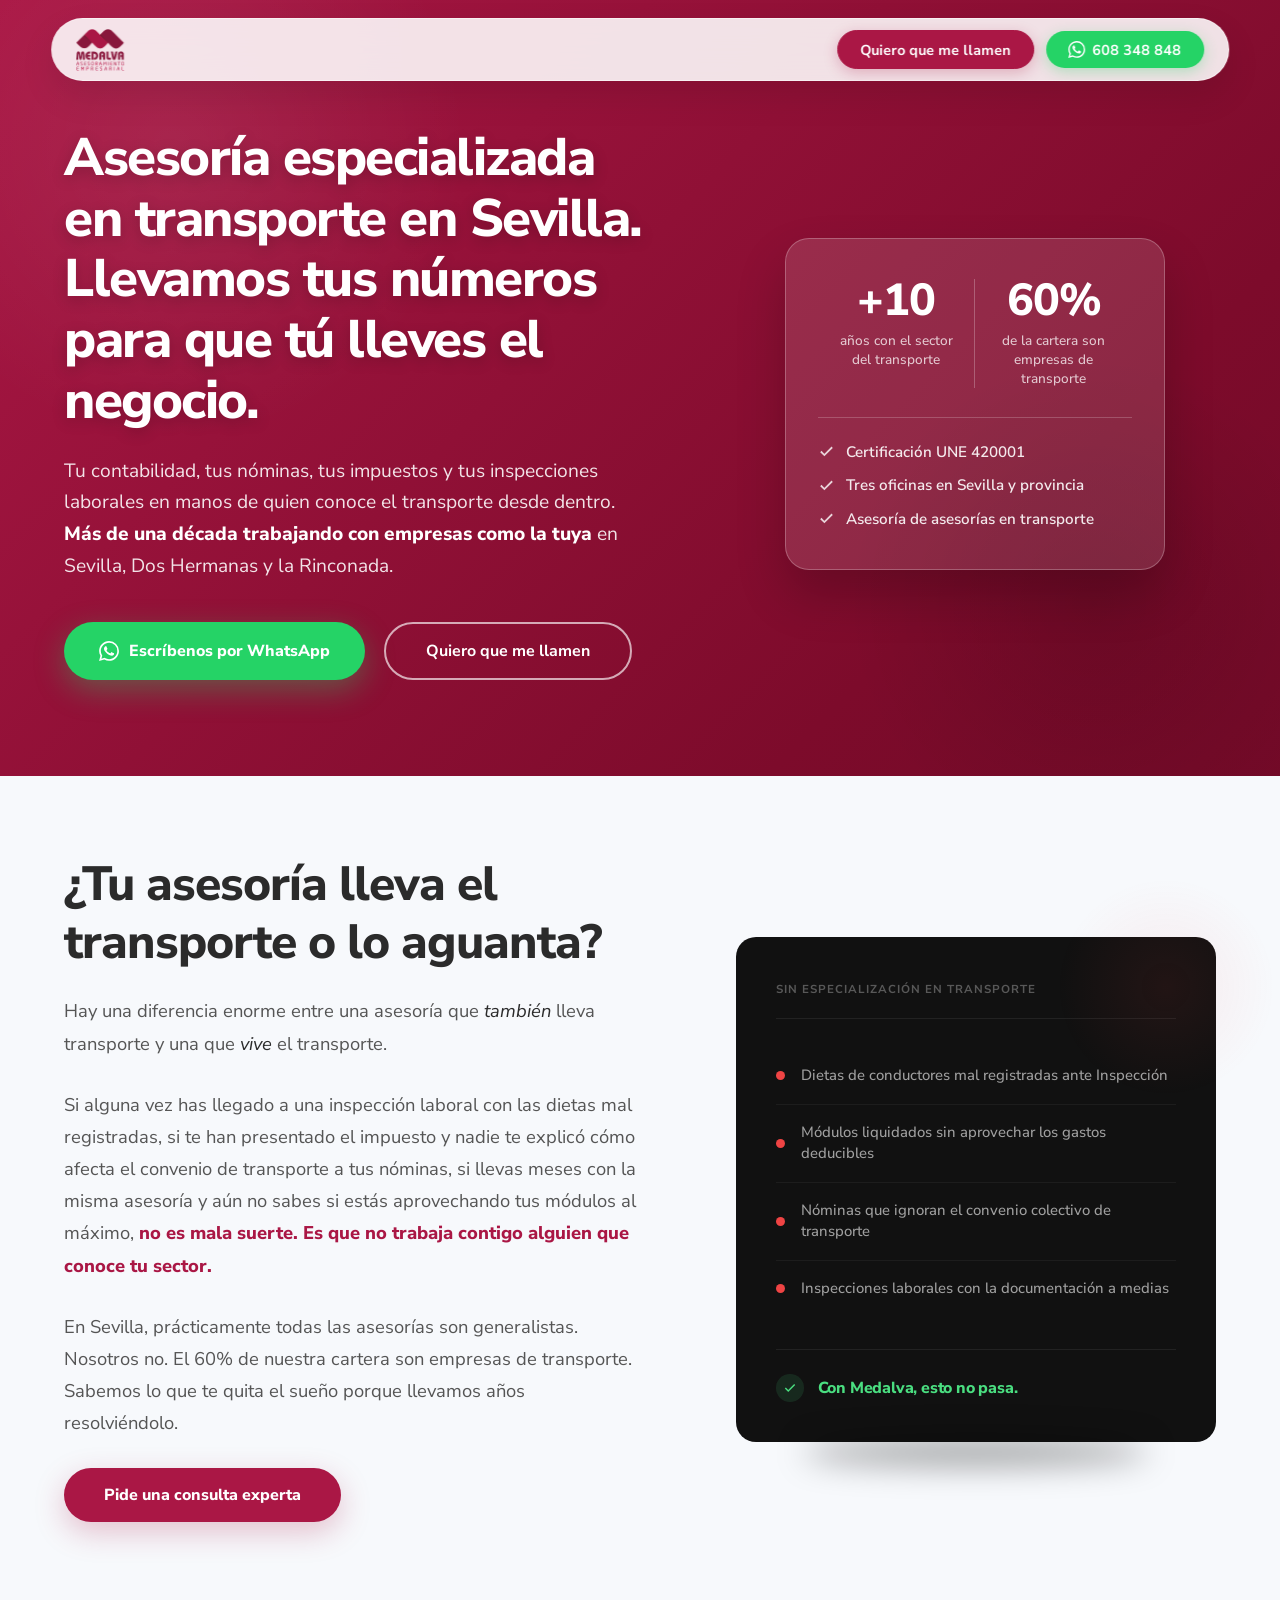
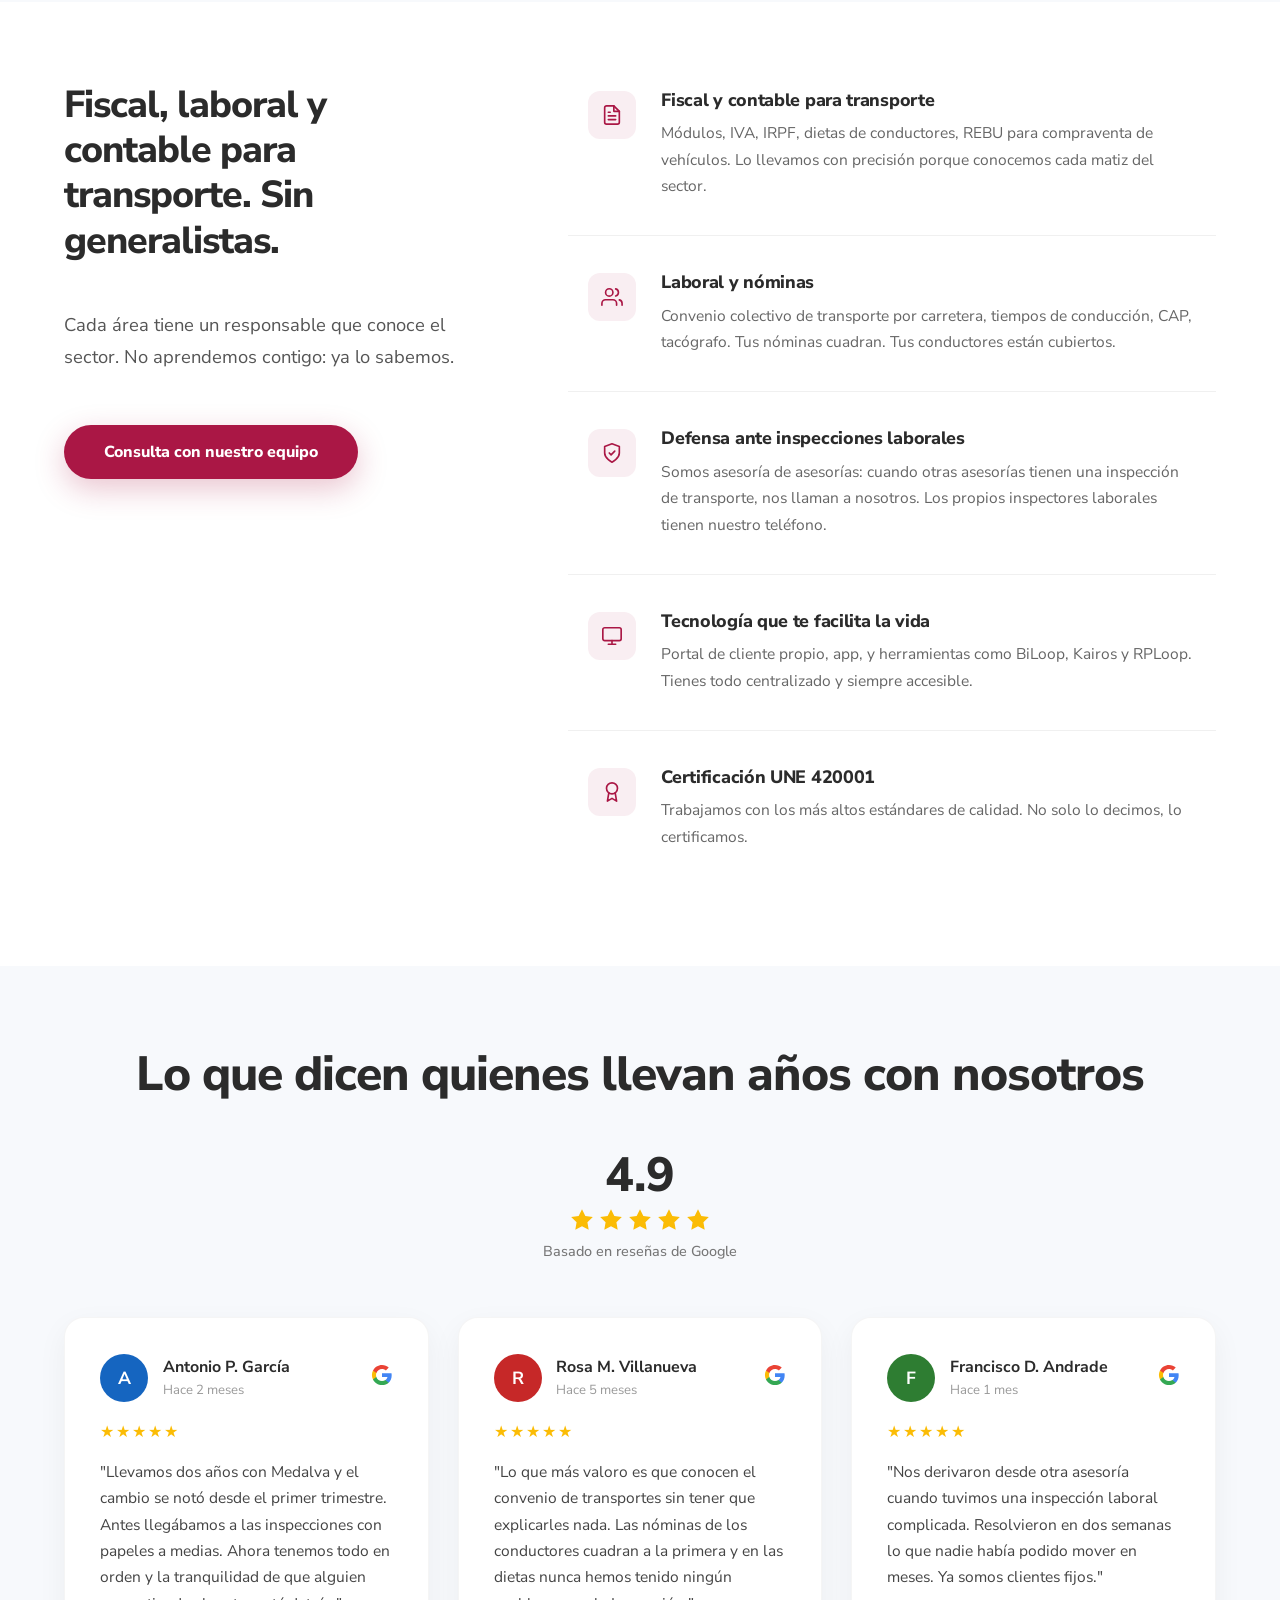
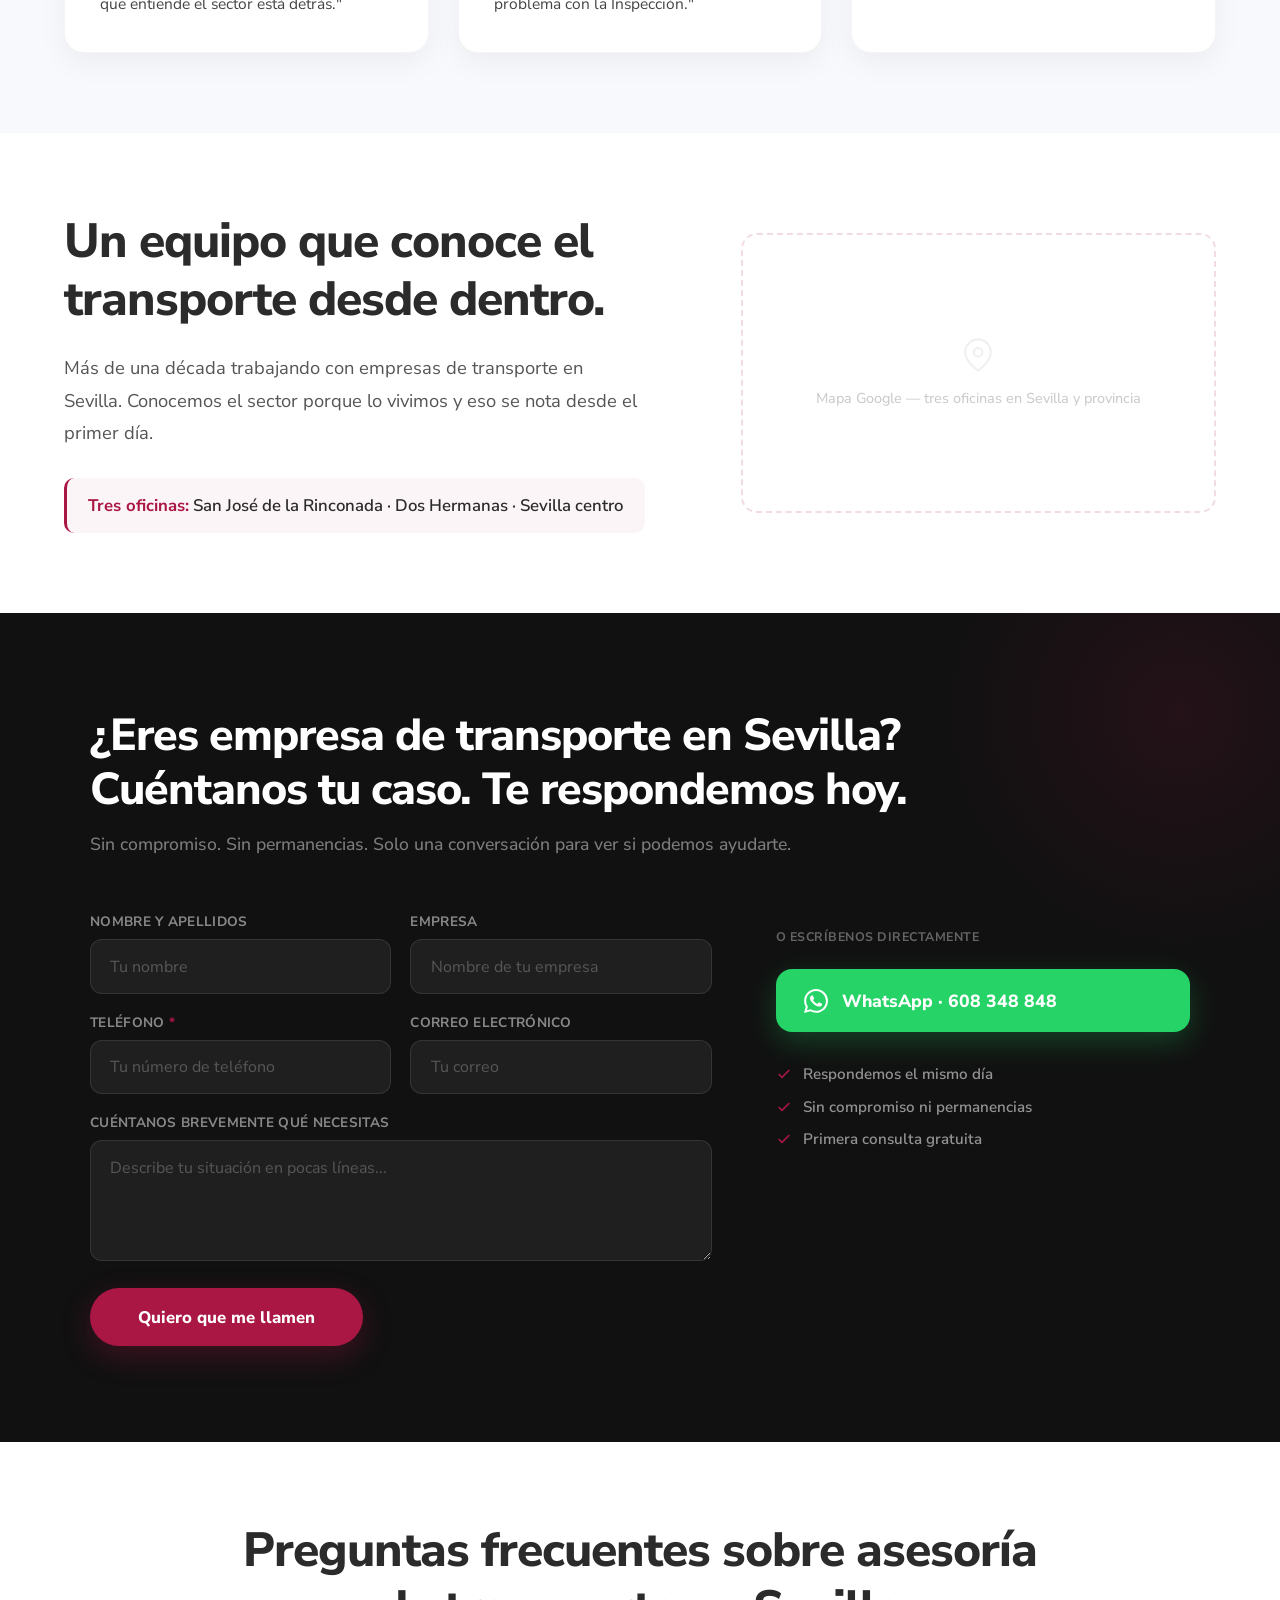
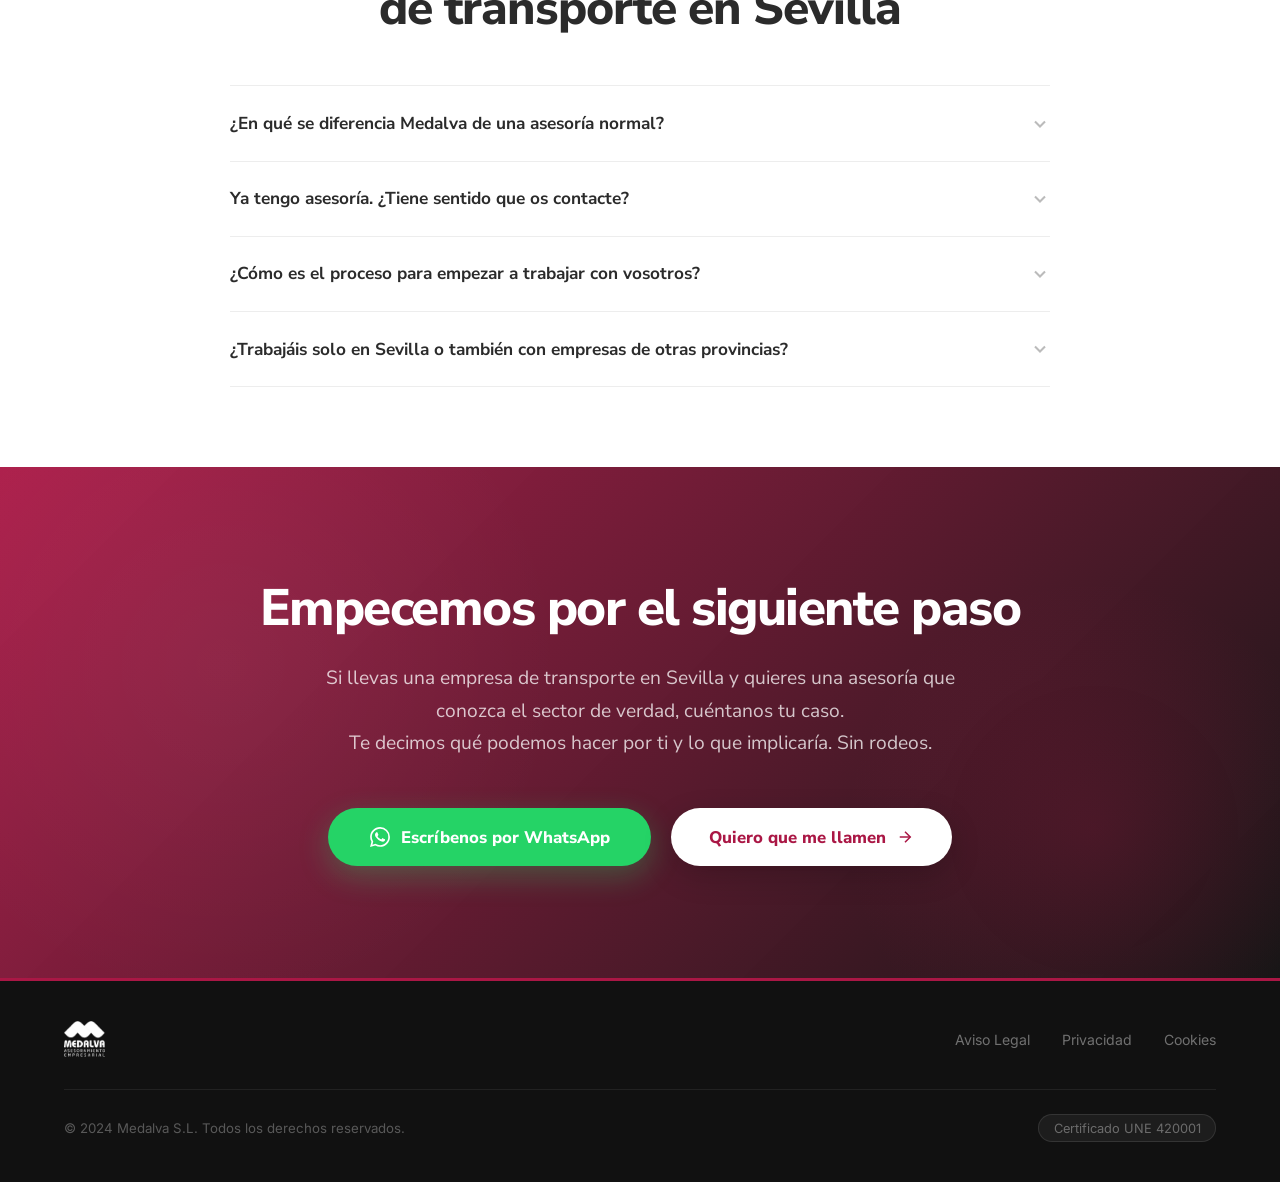
==== commit 0b7da95c: "style: center align intro content and simplify section header text" ====
--- a/other-webs/leadmagnet-asesoria-empresas/index.html
+++ b/other-webs/leadmagnet-asesoria-empresas/index.html
@@ -146,7 +146,7 @@
         <section class="services-section" id="servicios">
             <div class="services-section-inner">
                 <div class="services-intro">
-                    <h2 class="section-title">Asesoría fiscal, laboral y contable.<br>Especializada en transporte. Sin generalistas.</h2>
+                    <h2 class="section-title">Fiscal, laboral y contable para transporte. Sin generalistas.</h2>
                     <p class="section-desc">Cada área tiene un responsable que conoce el sector. No aprendemos contigo: ya lo sabemos.</p>
                     <a href="#contacto" class="btn-primary">Consulta con nuestro equipo</a>
                 </div>
--- a/other-webs/leadmagnet-asesoria-empresas/style.css
+++ b/other-webs/leadmagnet-asesoria-empresas/style.css
@@ -1492,6 +1492,20 @@
 
     .services-intro {
         position: static;
+        text-align: center;
+        align-items: center;
+    }
+
+    .intro-content,
+    .about-content {
+        text-align: center;
+    }
+
+    .intro-content .btn-primary,
+    .about-content .btn-primary {
+        display: block;
+        width: fit-content;
+        margin: 0 auto;
     }
 
     .about-container {
